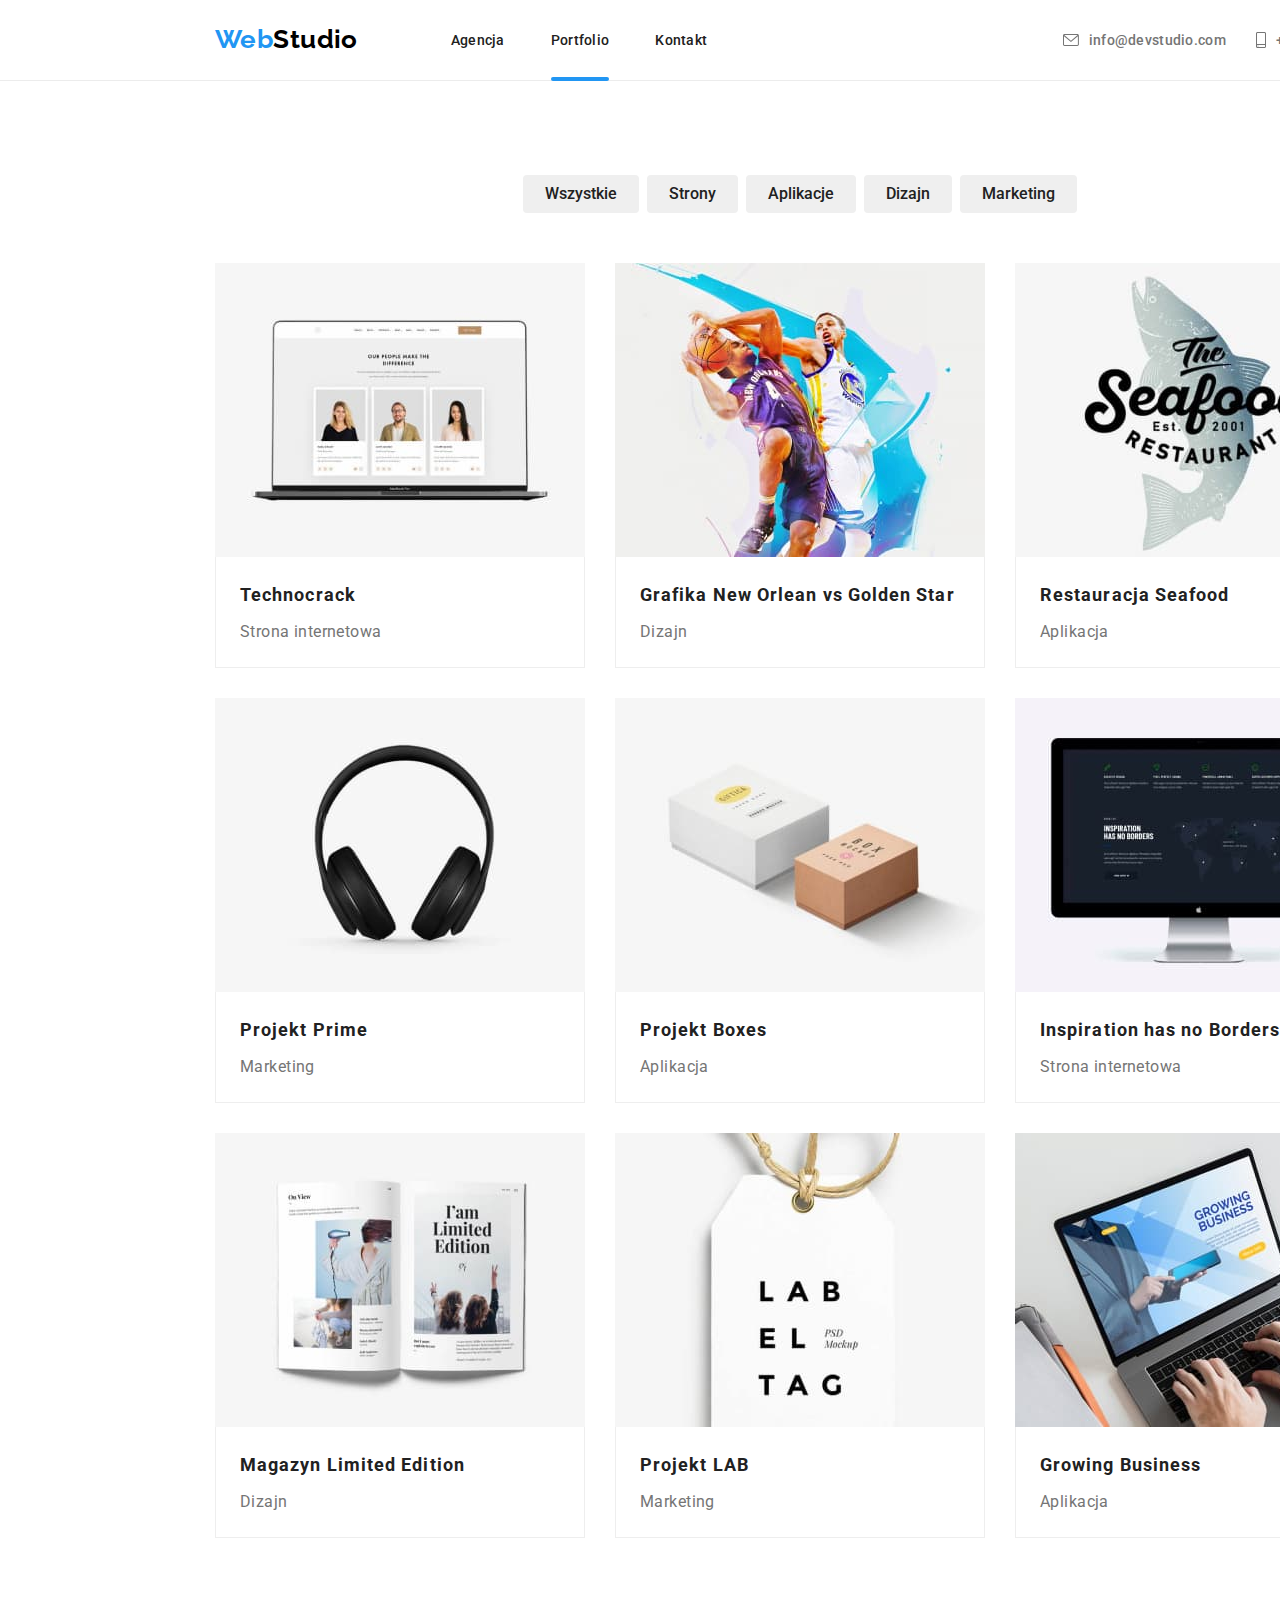
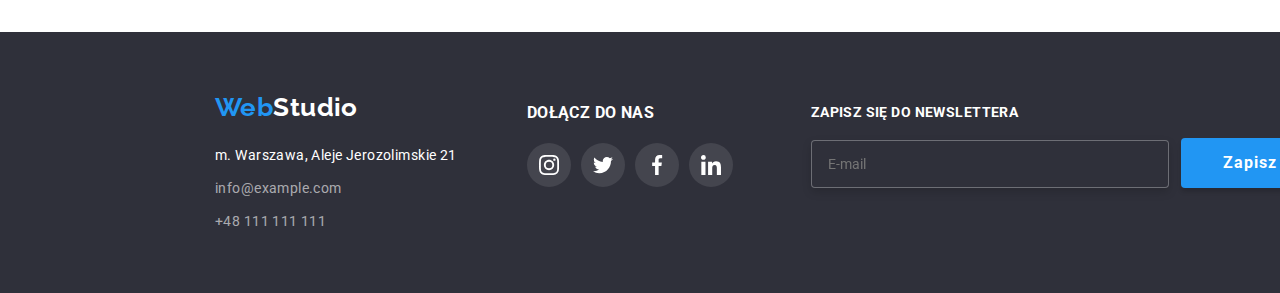
==== portfolio.html @ d1b06bd7 "." ====
<!DOCTYPE html>
<html lang="en">
  <head>
    <meta charset="UTF-8" />
    <meta http-equiv="X-UA-Compatible" content="IE=edge" />
    <meta name="viewport" content="width=device-width, initial-scale=1.0" />
    <title>Document</title>

    <link rel="preconnect" href="https://fonts.googleapis.com" />
    <link rel="preconnect" href="https://fonts.gstatic.com" crossorigin />
    <link
      href="https://fonts.googleapis.com/css2?family=Raleway:wght@700&family=Roboto:wght@400;500;700;900&display=swap"
      rel="stylesheet"
    />

    <link
      rel="stylesheet"
      href="https://cdnjs.cloudflare.com/ajax/libs/modern-normalize/1.0.0/modern-normalize.min.css"
    />

    <link rel="stylesheet" href="css/styles.css" type="text/css" />

    <script src="./js/modal.js"></script>
  </head>
  <body>
    <div class="wrapper">
      <header class="header-border">
        <div class="container header-container">
          <a href="index.html" class="logo"
            ><span class="logo-color">Web</span>Studio</a
          >

          <nav>
            <ul class="header-list nav-list">
              <li>
                <a href="index.html" class="nav-links hover">Agencja</a>
              </li>
              <li>
                <a href="portfolio.html" class="nav-links hover blue-line links"
                  >Portfolio</a
                >
              </li>
              <li>
                <a href="kontakt.html" class="nav-links hover links">Kontakt</a>
              </li>
            </ul>
          </nav>

          <ul class="header-list contact-list">
            <li>
              <a
                href="mailto:info@devstudio.com"
                class="contact-links hover icons"
              >
                <svg width="16" height="12">
                  <use href="images/icons.svg#icon-envelope"></use>
                </svg>
                info@devstudio.com</a
              >
            </li>
            <li>
              <a href="tel:+48111111111" class="contact-links hover icons">
                <svg width="10" height="16">
                  <use href="images/icons.svg#icon-smartphone"></use>
                </svg>
                +48 111 111 111</a
              >
            </li>
          </ul>
        </div>
      </header>

      <main>
        <section class="section">
          <div class="container">
            <ul class="portfolio-buttons">
              <li>
                <button type="button" class="portfolio-button">
                  Wszystkie
                </button>
              </li>
              <li>
                <button type="button" class="portfolio-button">Strony</button>
              </li>
              <li>
                <button type="button" class="portfolio-button">
                  Aplikacje
                </button>
              </li>
              <li>
                <button type="button" class="portfolio-button">Dizajn</button>
              </li>
              <li>
                <button type="button" class="portfolio-button">
                  Marketing
                </button>
              </li>
            </ul>

            <ul class="card-list">
              <li class="box">
                <figure class="box1">
                  <img
                    src="images/poster1.jpg"
                    alt="Technocrack"
                    width="370"
                    height="294"
                  />
                  <p class="box-overlay">
                    Technocrack jest popularną platformą wykorzystywaną do
                    rozpowszechniania koronawirusa. Firmy wykorzystują tę
                    platformę do celów szpiegowskich i ataków na
                    niezabezpieczone serwery konkurencji
                  </p>
                  <figcaption class="figcaption-border">
                    <h3 class="card-header">Technocrack</h3>
                    <p class="card-paragraph">Strona internetowa</p>
                  </figcaption>
                </figure>
              </li>
              <li class="box">
                <figure>
                  <img
                    src="images/poster2.jpg"
                    alt="Grafika New Orlean vs Golden Star"
                    width="370"
                    height="294"
                  />
                  <p class="box-overlay">
                    Technocrack jest popularną platformą wykorzystywaną do
                    rozpowszechniania koronawirusa. Firmy wykorzystują tę
                    platformę do celów szpiegowskich i ataków na
                    niezabezpieczone serwery konkurencji
                  </p>
                  <figcaption class="figcaption-border">
                    <h3 class="card-header">
                      Grafika New Orlean vs Golden Star
                    </h3>
                    <p class="card-paragraph">Dizajn</p>
                  </figcaption>
                </figure>
              </li>
              <li class="box">
                <figure>
                  <img
                    src="images/poster3.jpg"
                    alt="Restauracja Seafood"
                    width="370"
                    height="294"
                  />
                  <p class="box-overlay">
                    Technocrack jest popularną platformą wykorzystywaną do
                    rozpowszechniania koronawirusa. Firmy wykorzystują tę
                    platformę do celów szpiegowskich i ataków na
                    niezabezpieczone serwery konkurencji
                  </p>
                  <figcaption class="figcaption-border">
                    <h3 class="card-header">Restauracja Seafood</h3>
                    <p class="card-paragraph">Aplikacja</p>
                  </figcaption>
                </figure>
              </li>
              <li class="box">
                <figure>
                  <img
                    src="images/poster4.jpg"
                    alt="Projekt Prime"
                    width="370"
                    height="294"
                  />
                  <p class="box-overlay">
                    Technocrack jest popularną platformą wykorzystywaną do
                    rozpowszechniania koronawirusa. Firmy wykorzystują tę
                    platformę do celów szpiegowskich i ataków na
                    niezabezpieczone serwery konkurencji
                  </p>
                  <figcaption class="figcaption-border">
                    <h3 class="card-header">Projekt Prime</h3>
                    <p class="card-paragraph">Marketing</p>
                  </figcaption>
                </figure>
              </li>
              <li class="box">
                <figure>
                  <img
                    src="images/poster5.jpg"
                    alt="Projekt Boxes"
                    width="370"
                    height="294"
                  />
                  <p class="box-overlay">
                    Technocrack jest popularną platformą wykorzystywaną do
                    rozpowszechniania koronawirusa. Firmy wykorzystują tę
                    platformę do celów szpiegowskich i ataków na
                    niezabezpieczone serwery konkurencji
                  </p>
                  <figcaption class="figcaption-border">
                    <h3 class="card-header">Projekt Boxes</h3>
                    <p class="card-paragraph">Aplikacja</p>
                  </figcaption>
                </figure>
              </li>
              <li class="box">
                <figure>
                  <img
                    src="images/poster6.jpg"
                    alt="Inspiration has no Borders"
                    width="370"
                    height="294"
                  />
                  <p class="box-overlay">
                    Technocrack jest popularną platformą wykorzystywaną do
                    rozpowszechniania koronawirusa. Firmy wykorzystują tę
                    platformę do celów szpiegowskich i ataków na
                    niezabezpieczone serwery konkurencji
                  </p>
                  <figcaption class="figcaption-border">
                    <h3 class="card-header">Inspiration has no Borders</h3>
                    <p class="card-paragraph">Strona internetowa</p>
                  </figcaption>
                </figure>
              </li>
              <li class="box">
                <figure>
                  <img
                    src="images/poster7.jpg"
                    alt="Magazyn Limited Edition"
                    width="370"
                    height="294"
                  />
                  <p class="box-overlay">
                    Technocrack jest popularną platformą wykorzystywaną do
                    rozpowszechniania koronawirusa. Firmy wykorzystują tę
                    platformę do celów szpiegowskich i ataków na
                    niezabezpieczone serwery konkurencji
                  </p>
                  <figcaption class="figcaption-border">
                    <h3 class="card-header">Magazyn Limited Edition</h3>
                    <p class="card-paragraph">Dizajn</p>
                  </figcaption>
                </figure>
              </li>
              <li class="box">
                <figure>
                  <img
                    src="images/poster8.jpg"
                    alt="Projekt LAB"
                    width="370"
                    height="294"
                  />
                  <p class="box-overlay">
                    Technocrack jest popularną platformą wykorzystywaną do
                    rozpowszechniania koronawirusa. Firmy wykorzystują tę
                    platformę do celów szpiegowskich i ataków na
                    niezabezpieczone serwery konkurencji
                  </p>
                  <figcaption class="figcaption-border">
                    <h3 class="card-header">Projekt LAB</h3>
                    <p class="card-paragraph">Marketing</p>
                  </figcaption>
                </figure>
              </li>
              <li class="box">
                <figure>
                  <img
                    src="images/poster9.jpg"
                    alt="Growing Business"
                    width="370"
                    height="294"
                  />
                  <p class="box-overlay">
                    Technocrack jest popularną platformą wykorzystywaną do
                    rozpowszechniania koronawirusa. Firmy wykorzystują tę
                    platformę do celów szpiegowskich i ataków na
                    niezabezpieczone serwery konkurencji
                  </p>
                  <figcaption class="figcaption-border">
                    <h3 class="card-header">Growing Business</h3>
                    <p class="card-paragraph">Aplikacja</p>
                  </figcaption>
                </figure>
              </li>
            </ul>
          </div>
        </section>
      </main>

      <footer class="footer-background">
        <div class="container footer">
          <div>
            <a href="index.html" class="logo footer-logo">
              <span class="logo-color">Web</span>Studio</a
            >
            <address>
              <ul class="address-list">
                <li>
                  <p class="address-paragraph address">
                    m. Warszawa, Aleje Jerozolimskie 21
                  </p>
                </li>
                <li>
                  <a href="mailto:info@example.com" class="address hover"
                    >info@example.com</a
                  >
                </li>
                <li>
                  <a href="tel:+48111111111" class="address hover"
                    >+48 111 111 111</a
                  >
                </li>
              </ul>
            </address>
          </div>
          <div>
            <h3 class="footer-header">Dołącz do nas</h3>
            <ul class="footer-social-link-list">
              <li>
                <a
                  href="https://www.instagram.com/"
                  target="_blank"
                  class="footer-social-links"
                >
                  <svg class="footer-svg">
                    <use
                      href="images/icons.svg#icon-instagram"
                      width="20"
                      height="20"
                      x="12"
                      y="12"
                    ></use>
                  </svg>
                </a>
              </li>
              <li>
                <a
                  href="https://twitter.com/"
                  target="_blank"
                  class="footer-social-links"
                >
                  <svg class="footer-svg">
                    <use
                      href="images/icons.svg#icon-twitter"
                      width="20"
                      height="20"
                      x="12"
                      y="12"
                    ></use>
                  </svg>
                </a>
              </li>
              <li>
                <a
                  href="https://facebook.com/"
                  target="_blank"
                  class="footer-social-links"
                >
                  <svg class="footer-svg">
                    <use
                      href="images/icons.svg#icon-facebook"
                      width="20"
                      height="20"
                      x="12"
                      y="12"
                    ></use>
                  </svg>
                </a>
              </li>
              <li>
                <a
                  href="https://www.linkedin.com/"
                  target="_blank"
                  class="footer-social-links"
                >
                  <svg class="footer-svg">
                    <use
                      href="images/icons.svg#icon-linkedin"
                      width="20"
                      height="20"
                      x="12"
                      y="12"
                    ></use>
                  </svg>
                </a>
              </li>
            </ul>
          </div>
          <form
            name="newsletter_form"
            autocomplete="on"
            novalidate
            class="footer-form"
          >
            <label for="newsletter" class="footer-label"
              >Zapisz się do newslettera
              <input
                type="email"
                name="email"
                placeholder="E-mail"
                class="footer-input"
              />
            </label>
            <button type="submit" class="footer-button button-active">
              Zapisz się<svg class="footer-form-svg">
                <use href="images/icons.svg#icon-send"></use>
              </svg>
            </button>
          </form>
        </div>
      </footer>
    </div>
  </body>
</html>
---- css/styles.css ----
/**/
/* Colors */
/**/

:root {
  --notblack: #212121;
  --white: #fff;
  --black: #000;
  --blue: #2196f3;
  --buttonactive: #1085e2;
  --cardoverlay: rgba(33, 150, 243, 0.9);
  --darkgrey: #2f303a;
  --grey: #757575;
  --footericon: rgba(255, 255, 255, 0.1);
  --cream: #ececec;
  --background: rgba(47, 48, 58, 0.4);
  --notwhite: #f5f4fa;
  --footerlinks: rgba(255, 255, 255, 0.6);
  --productborder: #eeeeee;
  --iconcolor: #afb1b8;
  --backgroundmodalwindow: rgba(000, 000, 000, 0.2);
  --lightgrey: #e5e5e5;
  --whatwedooverlay: rgba(47, 48, 58, 0.8);
}

/**/
/* Styles reset */
/**/

*:focus {
  outline: none;
}

* h1,
h2,
h3,
h4,
p,
ul,
a,
figure,
figcaption {
  text-decoration: none;
  padding: 0;
  margin: 0;
  list-style: none;
}

/**/
/* Global styles */
/**/

body {
  font-family: "Roboto", "Raleway", sans-serif;
  font-size: 14px;
  letter-spacing: 0.03em;
  color: var(--grey);
  padding: 0;
  margin: 0;
}

.wrapper {
  width: 1600px;
  margin: 0 auto;
}

.container {
  width: 1200px;
  margin: 0 auto;
  padding: 0 15px;
}

img {
  display: block;
}

.logo-color {
  color: var(--blue);
}

.logo {
  font-family: "Raleway";
  font-weight: 700;
  font-size: 26px;
  line-height: 1.193;
  color: var(--black);
}

.section {
  padding: 94px 0;
}

.hover:hover,
.hover:focus {
  color: var(--blue);
}

.links {
  transition-property: color;
  transition-duration: 250ms;
  transition-timing-function: cubic-bezier(0.4, 0, 0.2, 1);
}

.section-list {
  display: flex;
  flex-direction: row;
  gap: 30px;
}

.header-two {
  font-weight: 700;
  font-size: 36px;
  line-height: 1.167;
  text-align: center;
  color: var(--notblack);
  padding-bottom: 50px;
}

/**/
/* Header styles */
/**/

.header-border {
  border-bottom: 1px solid var(--cream);
}

.header-container {
  display: flex;
  flex-direction: row;
  padding: 24px 15px 25px 15px;
  align-items: center;
  gap: 93px;
}

.header-list {
  display: flex;
  flex-direction: row;
  align-items: center;
  font-weight: 500;
  line-height: 1.143;
  letter-spacing: 0.02em;
}

.nav-list {
  gap: 46px;
}

.nav-links {
  color: var(--notblack);
  position: relative;
}

.blue-line::after {
  width: 100%;
  height: 4px;
  border-radius: 2px;
  background-color: var(--blue);
  content: "";
  position: absolute;
  bottom: 0;
  display: block;
  transform: translateY(33px);
}

.contact-links {
  color: var(--grey);
}

.icons {
  display: flex;
  align-items: center;
  gap: 10px;
  fill: var(--grey);
  transition-property: fill, color;
  transition-duration: 250ms;
  transition-timing-function: cubic-bezier(0.4, 0, 0.2, 1);
}

.icons:hover,
.icons:focus {
  fill: var(--blue);
}

.contact-list {
  margin-left: auto;
  gap: 30px;
}

/**/
/* index.html Main styles */
/**/

/* Logo-&-Button styles */

.logo-container {
  background: linear-gradient(var(--background), var(--background)),
    url(../images/background.jpg), no-repeat;
  padding: 200px 452px;
  width: 100%;
  color: var(--white);
  display: flex;
  flex-direction: column;
  gap: 30px;
  align-items: center;
}

.header-one {
  font-weight: 900;
  font-size: 44px;
  line-height: 1.364;
  text-align: center;
  letter-spacing: 0.06em;
  text-transform: uppercase;
}

.logo-button {
  font-weight: 700;
  font-size: 16px;
  line-height: 1.875;
  display: flex;
  align-items: center;
  text-align: center;
  letter-spacing: 0.06em;
  color: var(--white);
  border-style: none;
  background: var(--blue);
  box-shadow: 0px 4px 4px rgba(0, 0, 0, 0.15);
  border-radius: 4px;
  padding: 10px 41px 10px 42px;
  transition-property: background-color;
  transition-duration: 250ms;
  transition-timing-function: cubic-bezier(0.4, 0, 0.2, 1);
  cursor: pointer;
}

/* Lorem-Section styles */

.no-padding {
  padding-bottom: 0;
}

.lorem-svg-container {
  display: flex;
  align-items: center;
  justify-content: center;
  background-color: var(--notwhite);
  padding: 25px 0;
  margin-bottom: 30px;
}

.lorem-header {
  font-weight: 700;
  line-height: 1.143;
  text-transform: uppercase;
  color: var(--notblack);
  padding-bottom: 10px;
}

.lorem-paragraph {
  line-height: 1.715;
}

/* What-We-Do styles */

.what-we-do {
  position: relative;
}

.what-we-do-overlay {
  position: absolute;
  bottom: 0;
  left: 0;
  color: var(--white);
  padding: 27px 0;
  width: 100%;
  background-color: var(--whatwedooverlay);
  align-items: center;
  display: flex;
  justify-content: center;
  font-weight: 700;
  line-height: 1.143;
  text-transform: uppercase;
}

/* Our-Team styles */

.our-team-background {
  background-color: var(--notwhite);
}

.our-team-list {
  background: var(--white);
  box-shadow: 0px 1px 3px rgba(0, 0, 0, 0.12), 0px 1px 1px rgba(0, 0, 0, 0.14),
    0px 2px 1px rgba(0, 0, 0, 0.2);
  border-radius: 0px 0px 4px 4px;
}

.our-team-figcaption {
  display: flex;
  flex-direction: column;
  align-items: center;
  justify-content: center;
  gap: 10px;
  padding: 30px 0;
  font-size: 16px;
  line-height: 1.188;
}

.our-team-header {
  font-weight: 500;
  color: #212121;
}

.social-link-list {
  display: flex;
  flex-direction: row;
  gap: 10px;
  padding-top: 6px;
  align-items: center;
}

.social-svg {
  width: 44px;
  height: 44px;
  fill: var(--iconcolor);
  transition-property: background-color, fill;
  transition-duration: 250ms;
  transition-timing-function: cubic-bezier(0.4, 0, 0.2, 1);
  border-radius: 50%;
}

.social-svg:hover {
  background-color: var(--blue);
  fill: var(--white);
}

.social:focus svg {
  background-color: var(--blue);
  fill: var(--white);
}

/* Our-Clients styles */

.our-clients-icons {
  width: 170px;
  height: 92px;
  border-radius: 4%;
  border: 1px solid var(--iconcolor);
  fill: var(--iconcolor);
  transition-property: border, fill;
  transition-duration: 250ms;
  transition-timing-function: cubic-bezier(0.4, 0, 0.2, 1);
}
.our-clients-icons:hover {
  border: 1px solid var(--blue);
  fill: var(--blue);
}

.our-clients:focus svg {
  border: 1px solid var(--blue);
  fill: var(--blue);
}

/**/
/* portfolio.html Main styles */
/**/

/* Buttons styles */

.portfolio-buttons {
  display: flex;
  flex-direction: row;
  gap: 8px;
  justify-content: center;
  padding-bottom: 50px;
  align-items: center;
}

.portfolio-button {
  font-weight: 500;
  font-size: 16px;
  line-height: 1.625;
  text-align: center;
  color: var(--notblack);
  border-style: none;
  padding: 6px 22px;
  border-radius: 4px;
  transition-property: box-shadow, background-color;
  transition-duration: 250ms;
  transition-timing-function: cubic-bezier(0.4, 0, 0.2, 1);
}

.portfolio-button:hover,
.portfolio-button:focus {
  background-color: var(--blue);
  box-shadow: 0px 3px 1px rgba(0, 0, 0, 0.1), 0px 1px 2px rgba(0, 0, 0, 0.08),
    0px 2px 2px rgba(0, 0, 0, 0.12);
  color: var(--white);
  cursor: pointer;
}

.card-list {
  display: flex;
  flex-wrap: wrap;
  gap: 30px;
}

.figcaption-border {
  display: flex;
  flex-direction: column;
  gap: 4px;
  padding: 20px 0 20px 24px;
  z-index: 2;
  position: relative;
  background-color: var(--white);
  border-right: 1px solid var(--productborder);
  border-bottom: 1px solid var(--productborder);
  border-left: 1px solid var(--productborder);
}

.card-header {
  font-weight: 700;
  font-size: 18px;
  line-height: 2;
  letter-spacing: 0.06em;
  color: var(--notblack);
}

.card-paragraph {
  font-size: 16px;
  line-height: 1.875;
}

.box {
  position: relative;
  overflow: hidden;
  transition-property: box-shadow;
  transition-duration: 250ms;
  transition-timing-function: cubic-bezier(0.4, 0, 0.2, 1);
}

.box-overlay {
  position: absolute;
  width: 100%;
  height: 100%;
  top: 0;
  left: 0;
  font-size: 18px;
  line-height: 1.556;
  color: var(--white);
  background-color: var(--cardoverlay);
  padding: 49px 45px 0 24px;
  transform: translateY(100%);
  transition-property: transform;
  transition-duration: 250ms;
  transition-timing-function: cubic-bezier(0.4, 0, 0.2, 1);
}

.box:hover,
.box:focus {
  cursor: pointer;
  box-shadow: 0px 1px 1px rgba(0, 0, 0, 0.12), 0px 4px 4px rgba(0, 0, 0, 0.06),
    1px 4px 6px rgba(0, 0, 0, 0.16);
}

.box:hover .box-overlay {
  transform: translateX(0);
}

/* Cards styles */

/**/
/* Footer styles */
/**/

.footer-background {
  background-color: var(--darkgrey);
  padding: 60px 0;
}

.footer {
  display: flex;
  flex-direction: row;
  gap: 70px;
}

.footer-logo {
  color: var(--white);
}

.address-list {
  display: flex;
  flex-direction: column;
  padding-top: 20px;
  gap: 9px;
  font-style: normal;
}
.address {
  font-weight: 400;
  line-height: 1.715;
  color: var(--footerlinks);
}

.address-paragraph {
  color: var(--white);
}

.footer-header {
  font-weight: 700;
  line-height: 1.143;
  text-transform: uppercase;
  color: var(--white);
  padding: 12px 0 20px 0;
}

.footer-social-link-list {
  display: flex;
  flex-direction: row;
  gap: 10px;
  align-items: center;
}

.footer-svg {
  width: 44px;
  height: 44px;
  border-radius: 50%;
  fill: var(--white);
  background-color: var(--footericon);
  transition: background-color 250ms cubic-bezier(0.4, 0, 0.2, 1);
}

.footer-svg:hover {
  background-color: var(--blue);
}

.footer-social-links:focus svg {
  background-color: var(--blue);
}

/**/
/* Modal-Window styles */
/**/

.modal {
  position: absolute;
  width: 528px;
  height: 581px;
  left: 50%;
  top: 50%;
  transform: translate(-50%, -50%);
  background: var(--white);
  box-shadow: 0px 1px 3px rgba(0, 0, 0, 0.12), 0px 1px 1px rgba(0, 0, 0, 0.14),
    0px 2px 1px rgba(0, 0, 0, 0.2);
  border-radius: 4px;
  padding: 40px 40px;
}

.is-hidden {
  opacity: 0;
  visibility: hidden;
  pointer-events: none;
}

.modal-background {
  position: absolute;
  width: 100%;
  height: 100%;
  left: 0px;
  top: 0px;
  background-color: var(--backgroundmodalwindow);
  transition: visibility 250ms cubic-bezier(0.4, 0, 0.2, 1),
    opacity 250ms cubic-bezier(0.4, 0, 0.2, 1);
}

.modal-button {
  top: 8px;
  right: 8px;
  position: absolute;
  border-style: none;
}

.svg-modal-button {
  border-radius: 50%;
  top: 0;
  right: 0;
  width: 30px;
  position: absolute;
  height: 30px;
  background-color: var(--white);
  border: 1px solid rgba(0, 0, 0, 0.1);
  fill: var(--black);
  transition-property: background-color, fill;
  transition-duration: 250ms;
  transition-timing-function: cubic-bezier(0.4, 0, 0.2, 1);
}

.modal-button:hover svg,
.modal-button:focus svg {
  cursor: pointer;
  background-color: var(--blue);
  fill: var(--white);
}

/**/
/* Forms & Labels & Inputs styles */
/**/

/* Footer Forms & Labels & Inputs styles */

.footer-form {
  display: flex;
  flex-direction: row;
  gap: 12px;
}

.footer-label {
  display: flex;
  flex-direction: column;
  gap: 20px;
  font-weight: 700;
  line-height: 1.143;
  text-transform: uppercase;
  color: var(--white);
  padding: 12px 0 0 8px;
}

.footer-input {
  width: 358px;
  padding: 15px 16px;
  border: 1px solid rgba(255, 255, 255, 0.3);
  filter: drop-shadow(0px 4px 4px rgba(0, 0, 0, 0.15));
  border-radius: 4px;
  background-color: var(--darkgrey);
  transition: border 250ms cubic-bezier(0.4, 0, 0.2, 1);
}

.footer-button {
  background: var(--blue);
  box-shadow: 0px 4px 4px rgba(0, 0, 0, 0.15);
  border-radius: 4px;
  font-weight: 700;
  font-size: 16px;
  line-height: 1.875;
  display: flex;
  align-items: center;
  text-align: center;
  letter-spacing: 0.06em;
  color: var(--white);
  border-style: none;
  gap: 24px;
  cursor: pointer;
  margin: auto 0;
  padding: 10px 28px 10px 42px;
  transition: background-color 250ms cubic-bezier(0.4, 0, 0.2, 1);
}

.footer-input:hover,
.footer-input:focus {
  border: 1px solid var(--blue);
}

.footer-form-svg {
  width: 24px;
  height: 24px;
  fill: var(--white);
}

/* Modal-Window Forms & Labels & Inputs styles */

.modal-header {
  font-weight: 700;
  font-size: 20px;
  line-height: 1.15;
  text-align: center;
  color: var(--notblack);
  padding-bottom: 12px;
}

.modal-labels {
  display: flex;
  flex-direction: column;
  gap: 10px;
}

.modal-label {
  display: flex;
  position: relative;
  flex-direction: column;
  gap: 4px;
  font-weight: 400;
  font-size: 12px;
  line-height: 1.167;
  letter-spacing: 0.01em;
}

.modal-checkbox-label {
  line-height: 1.715;
  display: flex;
  flex-direction: row;
  gap: 8px;
  align-items: center;
  position: relative;
  padding: 10px 0 30px 15px;
}

.checkbox {
  width: 16px;
  height: 15px;
  left: 15px;
  opacity: 0;
  pointer-events: visible;
}

.modal-checkbox-label input:checked ~ .checkbox-svg {
  background-color: var(--blue);
  fill: var(--blue);
}
.vector {
  fill: var(--white);
}

.checkbox-svg {
  width: 16px;
  height: 15px;
  left: 15px;
  cursor: pointer;
  position: absolute;
  fill: var(--notblack);
  border-radius: 10%;
  transition-property: fill;
  transition-duration: 250ms;
  transition-timing-function: cubic-bezier(0.4, 0, 0.2, 1);
}

.checkbox-svg:hover {
  fill: var(--blue);
}

.checkbox-link {
  color: var(--blue);
  text-decoration: underline;
  transition: color 250ms cubic-bezier(0.4, 0, 0.2, 1);
}

.checkbox-link:hover,
.checkbox-link:focus {
  color: var(--buttonactive);
}

.modal-send-button {
  font-weight: 700;
  font-size: 16px;
  line-height: 30px;
  display: flex;
  align-items: center;
  text-align: center;
  letter-spacing: 0.06em;
  color: var(--white);
  border-style: none;
  background-color: var(--blue);
  box-shadow: 0px 4px 4px rgba(0, 0, 0, 0.15);
  border-radius: 4px;
  justify-content: center;
  margin: 0 auto;
  padding: 10px 76px;
  cursor: pointer;
  transition: background-color 250ms cubic-bezier(0.4, 0, 0.2, 1);
}

.button-active:hover,
.button-active:focus {
  background-color: var(--buttonactive);
}

.modal-svg {
  position: absolute;
  top: 29px;
  left: 12px;
  width: 18px;
  height: 18px;
  fill: var(--notblack);
  transition: fill 250ms cubic-bezier(0.4, 0, 0.2, 1);
  display: block;
}

.modal-input {
  width: 100%;
  border: 1px solid rgba(33, 33, 33, 0.2);
  border-radius: 4px;
  height: 40px;
  padding: 14px 30px;
  transition: border 250ms cubic-bezier(0.4, 0, 0.2, 1);
}

.comment-label {
  padding: 12px 16px;
  height: 120px;
  resize: none;
}

.modal-label:hover .modal-svg,
.modal-input:focus-visible + .modal-svg {
  fill: var(--blue);
}

.modal-label:hover .modal-input,
.modal-input:focus {
  border: 1px solid var(--blue);
}
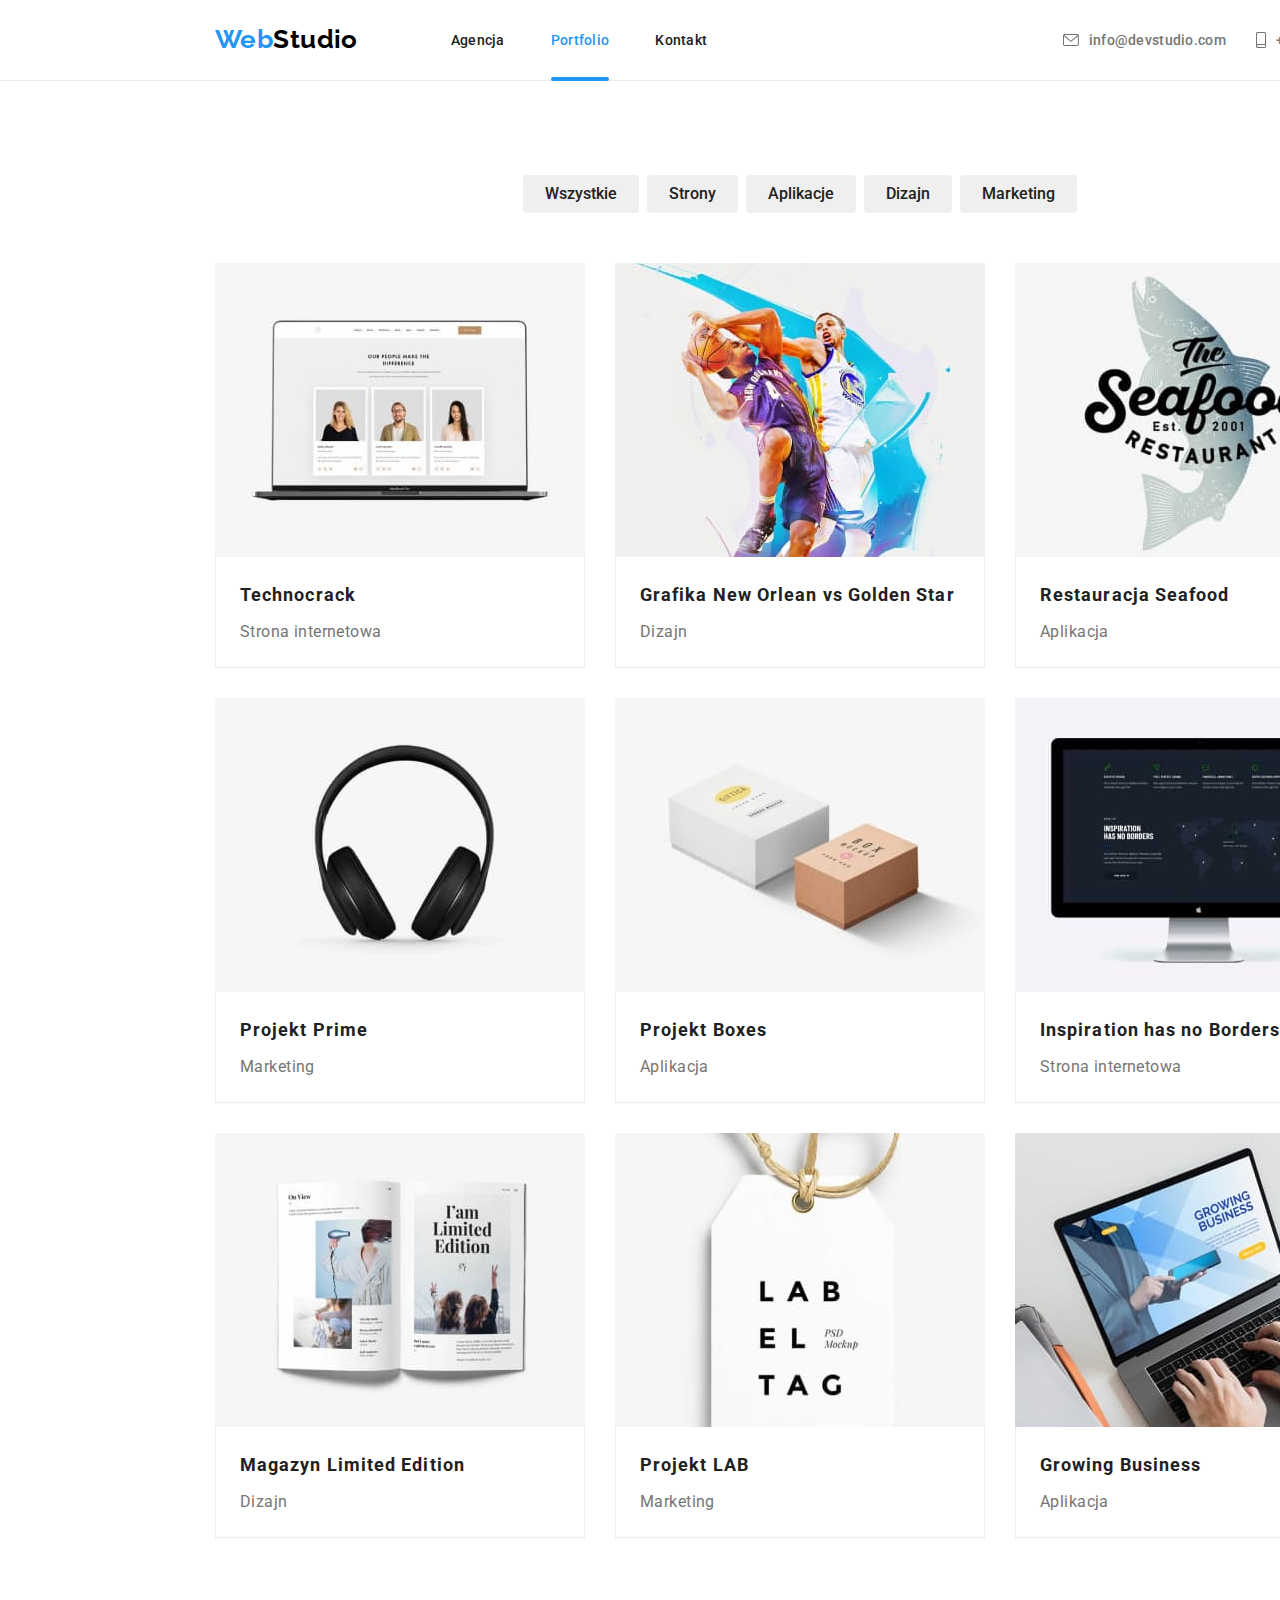
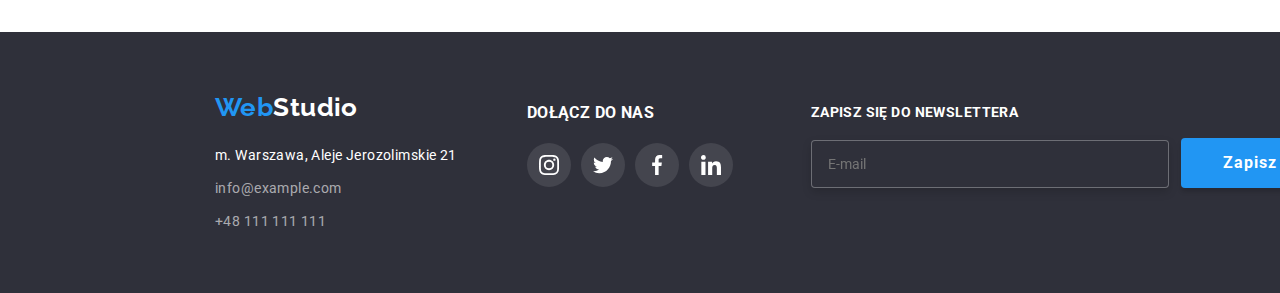
==== commit 83914f30: "," ====
--- a/portfolio.html
+++ b/portfolio.html
@@ -36,7 +36,10 @@
                 <a href="index.html" class="nav-links hover">Agencja</a>
               </li>
               <li>
-                <a href="portfolio.html" class="nav-links hover blue-line links"
+                <a
+                  href="portfolio.html"
+                  class="nav-links hover blue-line links"
+                  style="color: var(--blue)"
                   >Portfolio</a
                 >
               </li>
--- a/css/styles.css
+++ b/css/styles.css
@@ -632,6 +632,7 @@
   border-radius: 4px;
   background-color: var(--darkgrey);
   transition: border 250ms cubic-bezier(0.4, 0, 0.2, 1);
+  color: var(--white);
 }
 
 .footer-button {
@@ -700,7 +701,7 @@
   gap: 8px;
   align-items: center;
   position: relative;
-  padding: 10px 0 30px 15px;
+  padding: 10px 0 20px 15px;
 }
 
 .checkbox {
@@ -750,10 +751,8 @@
 .modal-send-button {
   font-weight: 700;
   font-size: 16px;
-  line-height: 30px;
-  display: flex;
-  align-items: center;
-  text-align: center;
+  line-height: 1.875;
+  display: flex;
   letter-spacing: 0.06em;
   color: var(--white);
   border-style: none;
@@ -788,7 +787,7 @@
   border: 1px solid rgba(33, 33, 33, 0.2);
   border-radius: 4px;
   height: 40px;
-  padding: 14px 30px;
+  padding: 14px 32px;
   transition: border 250ms cubic-bezier(0.4, 0, 0.2, 1);
 }
 
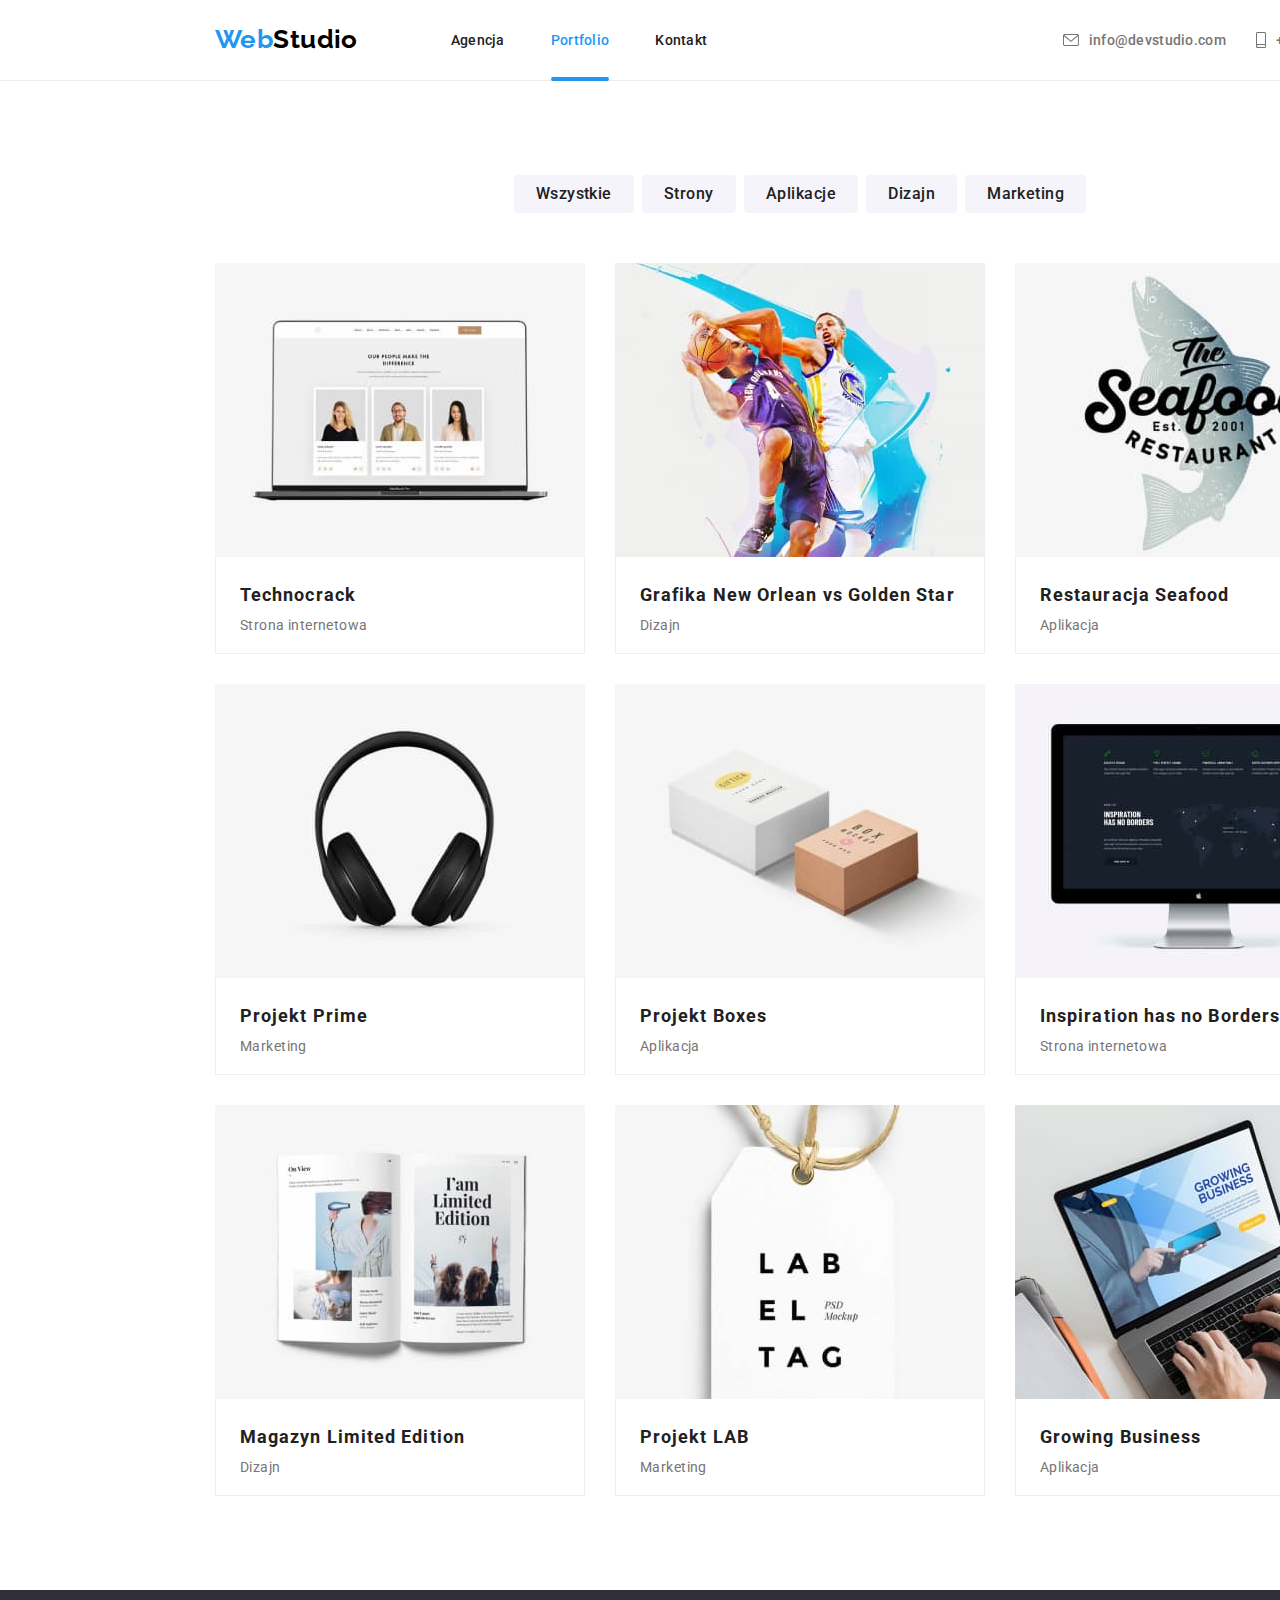
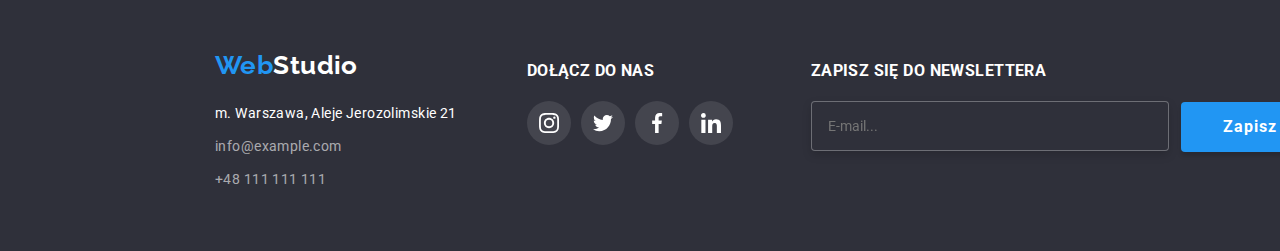
==== commit 68d266a6: "," ====
--- a/portfolio.html
+++ b/portfolio.html
@@ -18,42 +18,44 @@
       href="https://cdnjs.cloudflare.com/ajax/libs/modern-normalize/1.0.0/modern-normalize.min.css"
     />
 
-    <link rel="stylesheet" href="css/styles.css" type="text/css" />
-
-    <script src="./js/modal.js"></script>
+    <link rel="stylesheet" href="css/main.min.css" type="text/css" />
   </head>
   <body>
     <div class="wrapper">
-      <header class="header-border">
-        <div class="container header-container">
-          <a href="index.html" class="logo"
+      <header class="header">
+        <div class="container header__container">
+          <a href="index.html" class="logo header__container-logo"
             ><span class="logo-color">Web</span>Studio</a
           >
 
           <nav>
-            <ul class="header-list nav-list">
-              <li>
-                <a href="index.html" class="nav-links hover">Agencja</a>
+            <ul class="header__container-nav">
+              <li>
+                <a href="index.html" class="header__container-nav-links"
+                  >Agencja</a
+                >
               </li>
               <li>
                 <a
                   href="portfolio.html"
-                  class="nav-links hover blue-line links"
-                  style="color: var(--blue)"
+                  style="color: #2196f3"
+                  class="header__container-nav-links blue-line"
                   >Portfolio</a
                 >
               </li>
               <li>
-                <a href="kontakt.html" class="nav-links hover links">Kontakt</a>
+                <a href="kontakt.html" class="header__container-nav-links"
+                  >Kontakt</a
+                >
               </li>
             </ul>
           </nav>
 
-          <ul class="header-list contact-list">
+          <ul class="header__container-contacts">
             <li>
               <a
                 href="mailto:info@devstudio.com"
-                class="contact-links hover icons"
+                class="header__container-contacts-links"
               >
                 <svg width="16" height="12">
                   <use href="images/icons.svg#icon-envelope"></use>
@@ -62,7 +64,10 @@
               >
             </li>
             <li>
-              <a href="tel:+48111111111" class="contact-links hover icons">
+              <a
+                href="tel:+48111111111"
+                class="header__container-contacts-links"
+              >
                 <svg width="10" height="16">
                   <use href="images/icons.svg#icon-smartphone"></use>
                 </svg>
@@ -75,53 +80,60 @@
 
       <main>
         <section class="section">
-          <div class="container">
-            <ul class="portfolio-buttons">
-              <li>
-                <button type="button" class="portfolio-button">
+          <div class="container portfolio">
+            <ul class="portfolio__buttons">
+              <li>
+                <button type="button" class="portfolio__buttons-button">
                   Wszystkie
                 </button>
               </li>
               <li>
-                <button type="button" class="portfolio-button">Strony</button>
-              </li>
-              <li>
-                <button type="button" class="portfolio-button">
+                <button type="button" class="portfolio__buttons-button">
+                  Strony
+                </button>
+              </li>
+              <li>
+                <button type="button" class="portfolio__buttons-button">
                   Aplikacje
                 </button>
               </li>
               <li>
-                <button type="button" class="portfolio-button">Dizajn</button>
-              </li>
-              <li>
-                <button type="button" class="portfolio-button">
+                <button type="button" class="portfolio__buttons-button">
+                  Dizajn
+                </button>
+              </li>
+              <li>
+                <button type="button" class="portfolio__buttons-button">
                   Marketing
                 </button>
               </li>
             </ul>
 
-            <ul class="card-list">
-              <li class="box">
-                <figure class="box1">
+            <ul class="portfolio__cards">
+              <li class="portfolio__cards-item">
+                <figure>
                   <img
                     src="images/poster1.jpg"
                     alt="Technocrack"
                     width="370"
                     height="294"
                   />
-                  <p class="box-overlay">
-                    Technocrack jest popularną platformą wykorzystywaną do
-                    rozpowszechniania koronawirusa. Firmy wykorzystują tę
-                    platformę do celów szpiegowskich i ataków na
-                    niezabezpieczone serwery konkurencji
-                  </p>
-                  <figcaption class="figcaption-border">
-                    <h3 class="card-header">Technocrack</h3>
-                    <p class="card-paragraph">Strona internetowa</p>
-                  </figcaption>
-                </figure>
-              </li>
-              <li class="box">
+                  <p class="portfolio__cards-item-overlay">
+                    Technocrack jest popularną platformą wykorzystywaną do
+                    rozpowszechniania koronawirusa. Firmy wykorzystują tę
+                    platformę do celów szpiegowskich i ataków na
+                    niezabezpieczone serwery konkurencji
+                  </p>
+                  <figcaption class="portfolio__cards-item-figcaption">
+                    <h3 class="portfolio__cards-item-header">Technocrack</h3>
+                    <p class="portfolio__cards-itemparagraph">
+                      Strona internetowa
+                    </p>
+                  </figcaption>
+                </figure>
+              </li>
+
+              <li class="portfolio__cards-item">
                 <figure>
                   <img
                     src="images/poster2.jpg"
@@ -129,21 +141,22 @@
                     width="370"
                     height="294"
                   />
-                  <p class="box-overlay">
-                    Technocrack jest popularną platformą wykorzystywaną do
-                    rozpowszechniania koronawirusa. Firmy wykorzystują tę
-                    platformę do celów szpiegowskich i ataków na
-                    niezabezpieczone serwery konkurencji
-                  </p>
-                  <figcaption class="figcaption-border">
-                    <h3 class="card-header">
+                  <p class="portfolio__cards-item-overlay">
+                    Technocrack jest popularną platformą wykorzystywaną do
+                    rozpowszechniania koronawirusa. Firmy wykorzystują tę
+                    platformę do celów szpiegowskich i ataków na
+                    niezabezpieczone serwery konkurencji
+                  </p>
+                  <figcaption class="portfolio__cards-item-figcaption">
+                    <h3 class="portfolio__cards-item-header">
                       Grafika New Orlean vs Golden Star
                     </h3>
-                    <p class="card-paragraph">Dizajn</p>
-                  </figcaption>
-                </figure>
-              </li>
-              <li class="box">
+                    <p class="portfolio__cards-itemparagraph">Dizajn</p>
+                  </figcaption>
+                </figure>
+              </li>
+
+              <li class="portfolio__cards-item">
                 <figure>
                   <img
                     src="images/poster3.jpg"
@@ -151,19 +164,22 @@
                     width="370"
                     height="294"
                   />
-                  <p class="box-overlay">
-                    Technocrack jest popularną platformą wykorzystywaną do
-                    rozpowszechniania koronawirusa. Firmy wykorzystują tę
-                    platformę do celów szpiegowskich i ataków na
-                    niezabezpieczone serwery konkurencji
-                  </p>
-                  <figcaption class="figcaption-border">
-                    <h3 class="card-header">Restauracja Seafood</h3>
-                    <p class="card-paragraph">Aplikacja</p>
-                  </figcaption>
-                </figure>
-              </li>
-              <li class="box">
+                  <p class="portfolio__cards-item-overlay">
+                    Technocrack jest popularną platformą wykorzystywaną do
+                    rozpowszechniania koronawirusa. Firmy wykorzystują tę
+                    platformę do celów szpiegowskich i ataków na
+                    niezabezpieczone serwery konkurencji
+                  </p>
+                  <figcaption class="portfolio__cards-item-figcaption">
+                    <h3 class="portfolio__cards-item-header">
+                      Restauracja Seafood
+                    </h3>
+                    <p class="portfolio__cards-itemparagraph">Aplikacja</p>
+                  </figcaption>
+                </figure>
+              </li>
+
+              <li class="portfolio__cards-item">
                 <figure>
                   <img
                     src="images/poster4.jpg"
@@ -171,19 +187,20 @@
                     width="370"
                     height="294"
                   />
-                  <p class="box-overlay">
-                    Technocrack jest popularną platformą wykorzystywaną do
-                    rozpowszechniania koronawirusa. Firmy wykorzystują tę
-                    platformę do celów szpiegowskich i ataków na
-                    niezabezpieczone serwery konkurencji
-                  </p>
-                  <figcaption class="figcaption-border">
-                    <h3 class="card-header">Projekt Prime</h3>
-                    <p class="card-paragraph">Marketing</p>
-                  </figcaption>
-                </figure>
-              </li>
-              <li class="box">
+                  <p class="portfolio__cards-item-overlay">
+                    Technocrack jest popularną platformą wykorzystywaną do
+                    rozpowszechniania koronawirusa. Firmy wykorzystują tę
+                    platformę do celów szpiegowskich i ataków na
+                    niezabezpieczone serwery konkurencji
+                  </p>
+                  <figcaption class="portfolio__cards-item-figcaption">
+                    <h3 class="portfolio__cards-item-header">Projekt Prime</h3>
+                    <p class="portfolio__cards-itemparagraph">Marketing</p>
+                  </figcaption>
+                </figure>
+              </li>
+
+              <li class="portfolio__cards-item">
                 <figure>
                   <img
                     src="images/poster5.jpg"
@@ -191,19 +208,20 @@
                     width="370"
                     height="294"
                   />
-                  <p class="box-overlay">
-                    Technocrack jest popularną platformą wykorzystywaną do
-                    rozpowszechniania koronawirusa. Firmy wykorzystują tę
-                    platformę do celów szpiegowskich i ataków na
-                    niezabezpieczone serwery konkurencji
-                  </p>
-                  <figcaption class="figcaption-border">
-                    <h3 class="card-header">Projekt Boxes</h3>
-                    <p class="card-paragraph">Aplikacja</p>
-                  </figcaption>
-                </figure>
-              </li>
-              <li class="box">
+                  <p class="portfolio__cards-item-overlay">
+                    Technocrack jest popularną platformą wykorzystywaną do
+                    rozpowszechniania koronawirusa. Firmy wykorzystują tę
+                    platformę do celów szpiegowskich i ataków na
+                    niezabezpieczone serwery konkurencji
+                  </p>
+                  <figcaption class="portfolio__cards-item-figcaption">
+                    <h3 class="portfolio__cards-item-header">Projekt Boxes</h3>
+                    <p class="portfolio__cards-itemparagraph">Aplikacja</p>
+                  </figcaption>
+                </figure>
+              </li>
+
+              <li class="portfolio__cards-item">
                 <figure>
                   <img
                     src="images/poster6.jpg"
@@ -211,19 +229,24 @@
                     width="370"
                     height="294"
                   />
-                  <p class="box-overlay">
-                    Technocrack jest popularną platformą wykorzystywaną do
-                    rozpowszechniania koronawirusa. Firmy wykorzystują tę
-                    platformę do celów szpiegowskich i ataków na
-                    niezabezpieczone serwery konkurencji
-                  </p>
-                  <figcaption class="figcaption-border">
-                    <h3 class="card-header">Inspiration has no Borders</h3>
-                    <p class="card-paragraph">Strona internetowa</p>
-                  </figcaption>
-                </figure>
-              </li>
-              <li class="box">
+                  <p class="portfolio__cards-item-overlay">
+                    Technocrack jest popularną platformą wykorzystywaną do
+                    rozpowszechniania koronawirusa. Firmy wykorzystują tę
+                    platformę do celów szpiegowskich i ataków na
+                    niezabezpieczone serwery konkurencji
+                  </p>
+                  <figcaption class="portfolio__cards-item-figcaption">
+                    <h3 class="portfolio__cards-item-header">
+                      Inspiration has no Borders
+                    </h3>
+                    <p class="portfolio__cards-itemparagraph">
+                      Strona internetowa
+                    </p>
+                  </figcaption>
+                </figure>
+              </li>
+
+              <li class="portfolio__cards-item">
                 <figure>
                   <img
                     src="images/poster7.jpg"
@@ -231,19 +254,22 @@
                     width="370"
                     height="294"
                   />
-                  <p class="box-overlay">
-                    Technocrack jest popularną platformą wykorzystywaną do
-                    rozpowszechniania koronawirusa. Firmy wykorzystują tę
-                    platformę do celów szpiegowskich i ataków na
-                    niezabezpieczone serwery konkurencji
-                  </p>
-                  <figcaption class="figcaption-border">
-                    <h3 class="card-header">Magazyn Limited Edition</h3>
-                    <p class="card-paragraph">Dizajn</p>
-                  </figcaption>
-                </figure>
-              </li>
-              <li class="box">
+                  <p class="portfolio__cards-item-overlay">
+                    Technocrack jest popularną platformą wykorzystywaną do
+                    rozpowszechniania koronawirusa. Firmy wykorzystują tę
+                    platformę do celów szpiegowskich i ataków na
+                    niezabezpieczone serwery konkurencji
+                  </p>
+                  <figcaption class="portfolio__cards-item-figcaption">
+                    <h3 class="portfolio__cards-item-header">
+                      Magazyn Limited Edition
+                    </h3>
+                    <p class="portfolio__cards-itemparagraph">Dizajn</p>
+                  </figcaption>
+                </figure>
+              </li>
+
+              <li class="portfolio__cards-item">
                 <figure>
                   <img
                     src="images/poster8.jpg"
@@ -251,19 +277,20 @@
                     width="370"
                     height="294"
                   />
-                  <p class="box-overlay">
-                    Technocrack jest popularną platformą wykorzystywaną do
-                    rozpowszechniania koronawirusa. Firmy wykorzystują tę
-                    platformę do celów szpiegowskich i ataków na
-                    niezabezpieczone serwery konkurencji
-                  </p>
-                  <figcaption class="figcaption-border">
-                    <h3 class="card-header">Projekt LAB</h3>
-                    <p class="card-paragraph">Marketing</p>
-                  </figcaption>
-                </figure>
-              </li>
-              <li class="box">
+                  <p class="portfolio__cards-item-overlay">
+                    Technocrack jest popularną platformą wykorzystywaną do
+                    rozpowszechniania koronawirusa. Firmy wykorzystują tę
+                    platformę do celów szpiegowskich i ataków na
+                    niezabezpieczone serwery konkurencji
+                  </p>
+                  <figcaption class="portfolio__cards-item-figcaption">
+                    <h3 class="portfolio__cards-item-header">Projekt LAB</h3>
+                    <p class="portfolio__cards-itemparagraph">Marketing</p>
+                  </figcaption>
+                </figure>
+              </li>
+
+              <li class="portfolio__cards-item">
                 <figure>
                   <img
                     src="images/poster9.jpg"
@@ -271,15 +298,17 @@
                     width="370"
                     height="294"
                   />
-                  <p class="box-overlay">
-                    Technocrack jest popularną platformą wykorzystywaną do
-                    rozpowszechniania koronawirusa. Firmy wykorzystują tę
-                    platformę do celów szpiegowskich i ataków na
-                    niezabezpieczone serwery konkurencji
-                  </p>
-                  <figcaption class="figcaption-border">
-                    <h3 class="card-header">Growing Business</h3>
-                    <p class="card-paragraph">Aplikacja</p>
+                  <p class="portfolio__cards-item-overlay">
+                    Technocrack jest popularną platformą wykorzystywaną do
+                    rozpowszechniania koronawirusa. Firmy wykorzystują tę
+                    platformę do celów szpiegowskich i ataków na
+                    niezabezpieczone serwery konkurencji
+                  </p>
+                  <figcaption class="portfolio__cards-item-figcaption">
+                    <h3 class="portfolio__cards-item-header">
+                      Growing Business
+                    </h3>
+                    <p class="portfolio__cards-itemparagraph">Aplikacja</p>
                   </figcaption>
                 </figure>
               </li>
@@ -288,42 +317,46 @@
         </section>
       </main>
 
-      <footer class="footer-background">
-        <div class="container footer">
-          <div>
-            <a href="index.html" class="logo footer-logo">
-              <span class="logo-color">Web</span>Studio</a
+      <footer class="footer">
+        <div class="container footer__container">
+          <div class="footer__container-address">
+            <a href="index.html" class="logo footer__container-address-logo"
+              ><span class="logo-color">Web</span>Studio</a
             >
             <address>
-              <ul class="address-list">
+              <ul class="footer__container-address-links">
                 <li>
-                  <p class="address-paragraph address">
+                  <p class="footer__container-address-links-paragraph">
                     m. Warszawa, Aleje Jerozolimskie 21
                   </p>
                 </li>
                 <li>
-                  <a href="mailto:info@example.com" class="address hover"
+                  <a
+                    class="footer__container-address-links-link"
+                    href="mailto:info@example.com"
                     >info@example.com</a
                   >
                 </li>
                 <li>
-                  <a href="tel:+48111111111" class="address hover"
+                  <a
+                    class="footer__container-address-links-link"
+                    href="tel:+48111111111"
                     >+48 111 111 111</a
                   >
                 </li>
               </ul>
             </address>
           </div>
-          <div>
-            <h3 class="footer-header">Dołącz do nas</h3>
-            <ul class="footer-social-link-list">
+
+          <div class="footer__container-socials">
+            <h3 class="footer__container-header">Dołącz do nas</h3>
+            <ul class="footer__container-socials-icons">
               <li>
                 <a
-                  href="https://www.instagram.com/"
-                  target="_blank"
-                  class="footer-social-links"
-                >
-                  <svg class="footer-svg">
+                  href="https://www.instagram.com"
+                  class="footer__container-socials-icons-icon"
+                >
+                  <svg width="44" height="44">
                     <use
                       href="images/icons.svg#icon-instagram"
                       width="20"
@@ -334,13 +367,13 @@
                   </svg>
                 </a>
               </li>
+
               <li>
                 <a
-                  href="https://twitter.com/"
-                  target="_blank"
-                  class="footer-social-links"
-                >
-                  <svg class="footer-svg">
+                  href="https://www.twitter.com"
+                  class="footer__container-socials-icons-icon"
+                >
+                  <svg width="44" height="44">
                     <use
                       href="images/icons.svg#icon-twitter"
                       width="20"
@@ -351,13 +384,13 @@
                   </svg>
                 </a>
               </li>
+
               <li>
                 <a
-                  href="https://facebook.com/"
-                  target="_blank"
-                  class="footer-social-links"
-                >
-                  <svg class="footer-svg">
+                  href="https://www.facebook.com"
+                  class="footer__container-socials-icons-icon"
+                >
+                  <svg width="44" height="44">
                     <use
                       href="images/icons.svg#icon-facebook"
                       width="20"
@@ -368,13 +401,13 @@
                   </svg>
                 </a>
               </li>
+
               <li>
                 <a
-                  href="https://www.linkedin.com/"
-                  target="_blank"
-                  class="footer-social-links"
-                >
-                  <svg class="footer-svg">
+                  href="https://www.linkedin.com"
+                  class="footer__container-socials-icons-icon"
+                >
+                  <svg width="44" height="44">
                     <use
                       href="images/icons.svg#icon-linkedin"
                       width="20"
@@ -387,23 +420,21 @@
               </li>
             </ul>
           </div>
-          <form
-            name="newsletter_form"
-            autocomplete="on"
-            novalidate
-            class="footer-form"
-          >
-            <label for="newsletter" class="footer-label"
-              >Zapisz się do newslettera
+
+          <form class="footer__container-form">
+            <label for="user_email" class="footer__container-form-label"
+              ><h3 class="footer__container-header">
+                Zapisz się do newslettera
+              </h3>
               <input
+                class="footer__container-form-label-input"
                 type="email"
                 name="email"
-                placeholder="E-mail"
-                class="footer-input"
-              />
-            </label>
-            <button type="submit" class="footer-button button-active">
-              Zapisz się<svg class="footer-form-svg">
+                placeholder="E-mail..."
+            /></label>
+            <button class="footer__container-form-button">
+              Zapisz się
+              <svg width="24" height="24">
                 <use href="images/icons.svg#icon-send"></use>
               </svg>
             </button>
--- a/css/main.min.css
+++ b/css/main.min.css
@@ -0,0 +1 @@
+*{padding:0;margin:0;list-style-type:none;text-decoration:none;color:#757575;outline:none}img{display:block}.header{border-bottom:1px solid #ececec;padding:24px 0 25px 0}.header__container{display:-webkit-box;display:-ms-flexbox;display:flex;-webkit-box-orient:horizontal;-webkit-box-direction:normal;-ms-flex-direction:row;flex-direction:row;-webkit-box-align:center;-ms-flex-align:center;align-items:center;gap:93px}.header__container-logo{color:#000}.header__container-nav{display:-webkit-box;display:-ms-flexbox;display:flex;-webkit-box-orient:horizontal;-webkit-box-direction:normal;-ms-flex-direction:row;flex-direction:row;font-weight:500;letter-spacing:.02em;gap:46px}.header__container-nav-links{-webkit-transition-property:color;transition-property:color;-webkit-transition-duration:250ms;transition-duration:250ms;-webkit-transition-timing-function:cubic-bezier(0.4, 0, 0.2, 1);transition-timing-function:cubic-bezier(0.4, 0, 0.2, 1);color:#212121;position:relative}.header__container-nav-links:hover,.header__container-nav-links:focus{color:#2196f3}.header__container-nav .blue-line:after{content:"";position:absolute;display:block;width:100%;height:4px;right:0;bottom:0;-webkit-transform:translateY(33px);transform:translateY(33px);background-color:#2196f3;border-radius:2px}.header__container-contacts{display:-webkit-box;display:-ms-flexbox;display:flex;-webkit-box-orient:horizontal;-webkit-box-direction:normal;-ms-flex-direction:row;flex-direction:row;font-weight:500;letter-spacing:.02em;gap:30px;margin-left:auto}.header__container-contacts-links{display:-webkit-box;display:-ms-flexbox;display:flex;-webkit-box-align:center;-ms-flex-align:center;align-items:center;-webkit-transition-property:color,fill;transition-property:color,fill;-webkit-transition-duration:250ms;transition-duration:250ms;-webkit-transition-timing-function:cubic-bezier(0.4, 0, 0.2, 1);transition-timing-function:cubic-bezier(0.4, 0, 0.2, 1);gap:10px;fill:#757575}.header__container-contacts-links:hover,.header__container-contacts-links:focus{fill:#2196f3;color:#2196f3}.main{display:-webkit-box;display:-ms-flexbox;display:flex;-webkit-box-orient:vertical;-webkit-box-direction:normal;-ms-flex-direction:column;flex-direction:column;gap:30px;-webkit-box-align:center;-ms-flex-align:center;align-items:center;background:-webkit-gradient(linear, left top, left bottom, from(rgba(47, 48, 58, 0.4)), to(rgba(47, 48, 58, 0.4))),url(../images/background.jpg),no-repeat;background:linear-gradient(rgba(47, 48, 58, 0.4), rgba(47, 48, 58, 0.4)),url(../images/background.jpg),no-repeat;width:100%;padding:200px 452px}.main__header{font-weight:900;font-size:44px;line-height:1.364;text-align:center;letter-spacing:.06em;text-transform:uppercase;color:#fff}.main__button{display:-webkit-box;display:-ms-flexbox;display:flex;-webkit-box-align:center;-ms-flex-align:center;align-items:center;-webkit-transition-property:background-color;transition-property:background-color;-webkit-transition-duration:250ms;transition-duration:250ms;-webkit-transition-timing-function:cubic-bezier(0.4, 0, 0.2, 1);transition-timing-function:cubic-bezier(0.4, 0, 0.2, 1);cursor:pointer;font-weight:700;font-size:16px;line-height:1.875;text-align:center;letter-spacing:.06em;color:#fff;background:#2196f3;-webkit-box-shadow:0px 4px 4px rgba(0,0,0,.1490196078);box-shadow:0px 4px 4px rgba(0,0,0,.1490196078);border-radius:4px;border-style:none;padding:10px 41px 10px 42px}.main__button:hover,.main__button:focus{background-color:#1085e2}.lorem{display:-webkit-box;display:-ms-flexbox;display:flex;-webkit-box-orient:horizontal;-webkit-box-direction:normal;-ms-flex-direction:row;flex-direction:row;gap:30px}.lorem__list{display:-webkit-box;display:-ms-flexbox;display:flex;-webkit-box-orient:vertical;-webkit-box-direction:normal;-ms-flex-direction:column;flex-direction:column;gap:10px}.lorem__list-container{display:-webkit-box;display:-ms-flexbox;display:flex;-webkit-box-align:center;-ms-flex-align:center;align-items:center;-webkit-box-pack:center;-ms-flex-pack:center;justify-content:center;padding:25px 0;background-color:#f5f4fa;border-radius:4px}.lorem__list-header{font-weight:700;text-transform:uppercase;color:#212121;padding-top:20px}.lorem__list-paragraph{line-height:1.715}.work{display:-webkit-box;display:-ms-flexbox;display:flex;-webkit-box-orient:horizontal;-webkit-box-direction:normal;-ms-flex-direction:row;flex-direction:row;gap:30px}.work__list{position:relative}.work__list-overlay{display:-webkit-box;display:-ms-flexbox;display:flex;-webkit-box-align:center;-ms-flex-align:center;align-items:center;-webkit-box-pack:center;-ms-flex-pack:center;justify-content:center;position:absolute;background-color:rgba(47,48,58,.8);width:100%;height:70px;bottom:0;left:0;font-weight:700;text-transform:uppercase;color:#fff}.team{display:-webkit-box;display:-ms-flexbox;display:flex;-webkit-box-orient:horizontal;-webkit-box-direction:normal;-ms-flex-direction:row;flex-direction:row;gap:30px}.team__list{background-color:#fff;-webkit-box-shadow:0px 1px 3px rgba(0,0,0,.1215686275),0px 1px 1px rgba(0,0,0,.1411764706),0px 2px 1px rgba(0,0,0,.2);box-shadow:0px 1px 3px rgba(0,0,0,.1215686275),0px 1px 1px rgba(0,0,0,.1411764706),0px 2px 1px rgba(0,0,0,.2);border-radius:0px 0px 4px 4px;font-size:16px;line-height:1.188;text-align:center}.team__list-figcaption{display:-webkit-box;display:-ms-flexbox;display:flex;-webkit-box-orient:vertical;-webkit-box-direction:normal;-ms-flex-direction:column;flex-direction:column;gap:10px;padding:30px 0}.team__list-figcaption-header{color:#212121;font-weight:500}.team__list-figcaption-social{display:-webkit-box;display:-ms-flexbox;display:flex;-webkit-box-orient:horizontal;-webkit-box-direction:normal;-ms-flex-direction:row;flex-direction:row;-webkit-box-pack:center;-ms-flex-pack:center;justify-content:center;gap:10px;padding-top:6px}.team__list-figcaption-social-links{-webkit-transition-property:background-color,fill;transition-property:background-color,fill;-webkit-transition-duration:250ms;transition-duration:250ms;-webkit-transition-timing-function:cubic-bezier(0.4, 0, 0.2, 1);transition-timing-function:cubic-bezier(0.4, 0, 0.2, 1);display:block;width:44px;height:44px;fill:#afb1b8;border-radius:50%}.team__list-figcaption-social-links:hover,.team__list-figcaption-social-links:focus{background:#2196f3;fill:#fff}.clients{display:-webkit-box;display:-ms-flexbox;display:flex;-webkit-box-orient:horizontal;-webkit-box-direction:normal;-ms-flex-direction:row;flex-direction:row;gap:30px}.clients__links{-webkit-transition-property:border,fill;transition-property:border,fill;-webkit-transition-duration:250ms;transition-duration:250ms;-webkit-transition-timing-function:cubic-bezier(0.4, 0, 0.2, 1);transition-timing-function:cubic-bezier(0.4, 0, 0.2, 1);display:block;width:170px;height:92px;border:1px solid #afb1b8;fill:#afb1b8;border-radius:4px}.clients__links:hover,.clients__links:focus{fill:#2196f3;border:1px solid #2196f3}.secondary-header{font-weight:700;font-size:36px;line-height:1.167;text-align:center;color:#212121;padding-bottom:50px}.no-padding{padding-bottom:0}.section-background{background-color:#f5f4fa}.portfolio{display:-webkit-box;display:-ms-flexbox;display:flex;-webkit-box-orient:vertical;-webkit-box-direction:normal;-ms-flex-direction:column;flex-direction:column;gap:50px}.portfolio__buttons{display:-webkit-box;display:-ms-flexbox;display:flex;-webkit-box-orient:horizontal;-webkit-box-direction:normal;-ms-flex-direction:row;flex-direction:row;gap:8px;-webkit-box-pack:center;-ms-flex-pack:center;justify-content:center}.portfolio__buttons-button{-webkit-transition-property:background-color,color;transition-property:background-color,color;-webkit-transition-duration:250ms;transition-duration:250ms;-webkit-transition-timing-function:cubic-bezier(0.4, 0, 0.2, 1);transition-timing-function:cubic-bezier(0.4, 0, 0.2, 1);cursor:pointer;background:#f5f4fa;border-radius:4px;font-weight:500;font-size:16px;line-height:26px;letter-spacing:.03em;color:#212121;padding:6px 22px;border-style:none}.portfolio__buttons-button:hover,.portfolio__buttons-button:focus{background-color:#2196f3;color:#fff}.portfolio__cards{display:-webkit-box;display:-ms-flexbox;display:flex;-ms-flex-wrap:wrap;flex-wrap:wrap;gap:30px}.portfolio__cards-item{-webkit-transition-property:-webkit-box-shadow;transition-property:-webkit-box-shadow;transition-property:box-shadow;transition-property:box-shadow, -webkit-box-shadow;-webkit-transition-duration:250ms;transition-duration:250ms;-webkit-transition-timing-function:cubic-bezier(0.4, 0, 0.2, 1);transition-timing-function:cubic-bezier(0.4, 0, 0.2, 1);position:relative;overflow:hidden;-ms-flex-preferred-size:calc((100% - 60px)/3);flex-basis:calc((100% - 60px)/3)}.portfolio__cards-item:hover,.portfolio__cards-item:focus{-webkit-box-shadow:0px 1px 1px rgba(0,0,0,.1215686275),0px 4px 4px rgba(0,0,0,.0588235294),1px 4px 6px rgba(0,0,0,.1607843137);box-shadow:0px 1px 1px rgba(0,0,0,.1215686275),0px 4px 4px rgba(0,0,0,.0588235294),1px 4px 6px rgba(0,0,0,.1607843137)}.portfolio__cards-item:hover .portfolio__cards-item-overlay{-webkit-transform:translateY(0);transform:translateY(0)}.portfolio__cards-item-overlay{-webkit-transition-property:-webkit-transform;transition-property:-webkit-transform;transition-property:transform;transition-property:transform, -webkit-transform;-webkit-transition-duration:250ms;transition-duration:250ms;-webkit-transition-timing-function:cubic-bezier(0.4, 0, 0.2, 1);transition-timing-function:cubic-bezier(0.4, 0, 0.2, 1);position:absolute;width:100%;height:100%;top:0;left:0;font-size:18px;line-height:1.556;color:#fff;background-color:rgba(33,150,243,.8980392157);-webkit-transform:translateY(100%);transform:translateY(100%);padding:49px 45px 0 24px}.portfolio__cards-item-figcaption{display:-webkit-box;display:-ms-flexbox;display:flex;-webkit-box-orient:vertical;-webkit-box-direction:normal;-ms-flex-direction:column;flex-direction:column;gap:4px;padding:20px 0 20px 24px;position:relative;background-color:#fff;border-right:1px solid #eee;border-bottom:1px solid #eee;border-left:1px solid #eee}.portfolio__cards-item-header{font-weight:700;font-size:18px;line-height:2;letter-spacing:.06em;color:#212121}.portfolio__cards-item-paragraph{font-size:16px;line-height:1.875}.footer{background-color:#2f303a;padding:60px 0}.footer__container{display:-webkit-box;display:-ms-flexbox;display:flex;-webkit-box-orient:horizontal;-webkit-box-direction:normal;-ms-flex-direction:row;flex-direction:row;gap:70px}.footer__container-header{font-weight:700;text-transform:uppercase;color:#fff}.footer__container-address{display:-webkit-box;display:-ms-flexbox;display:flex;-webkit-box-orient:vertical;-webkit-box-direction:normal;-ms-flex-direction:column;flex-direction:column;gap:20px}.footer__container-address-logo{color:#fff}.footer__container-address-links{display:-webkit-box;display:-ms-flexbox;display:flex;-webkit-box-orient:vertical;-webkit-box-direction:normal;-ms-flex-direction:column;flex-direction:column;gap:9px;font-style:normal;line-height:1.715}.footer__container-address-links-paragraph{color:#fff}.footer__container-address-links-link{-webkit-transition-property:color;transition-property:color;-webkit-transition-duration:250ms;transition-duration:250ms;-webkit-transition-timing-function:cubic-bezier(0.4, 0, 0.2, 1);transition-timing-function:cubic-bezier(0.4, 0, 0.2, 1);color:rgba(255,255,255,.6)}.footer__container-address-links-link:hover,.footer__container-address-links-link:focus{color:#2196f3}.footer__container-socials{display:-webkit-box;display:-ms-flexbox;display:flex;-webkit-box-orient:vertical;-webkit-box-direction:normal;-ms-flex-direction:column;flex-direction:column;gap:20px;padding-top:12px}.footer__container-socials-icons{display:-webkit-box;display:-ms-flexbox;display:flex;-webkit-box-orient:horizontal;-webkit-box-direction:normal;-ms-flex-direction:row;flex-direction:row;gap:10px}.footer__container-socials-icons-icon{-webkit-transition-property:background-color;transition-property:background-color;-webkit-transition-duration:250ms;transition-duration:250ms;-webkit-transition-timing-function:cubic-bezier(0.4, 0, 0.2, 1);transition-timing-function:cubic-bezier(0.4, 0, 0.2, 1);display:block;background-color:rgba(255,255,255,.1019607843);width:44px;height:44px;fill:#fff;border-radius:50%}.footer__container-socials-icons-icon:hover,.footer__container-socials-icons-icon:focus{background-color:#2196f3}.footer__container-form{display:-webkit-box;display:-ms-flexbox;display:flex;-webkit-box-orient:horizontal;-webkit-box-direction:normal;-ms-flex-direction:row;flex-direction:row;gap:12px;padding:12px 0 0 8px}.footer__container-form-label{display:-webkit-box;display:-ms-flexbox;display:flex;-webkit-box-orient:vertical;-webkit-box-direction:normal;-ms-flex-direction:column;flex-direction:column;gap:20px}.footer__container-form-label-input{-webkit-transition-property:border;transition-property:border;-webkit-transition-duration:250ms;transition-duration:250ms;-webkit-transition-timing-function:cubic-bezier(0.4, 0, 0.2, 1);transition-timing-function:cubic-bezier(0.4, 0, 0.2, 1);-webkit-filter:drop-shadow(0px 4px 4px rgba(0, 0, 0, 0.1490196078));filter:drop-shadow(0px 4px 4px rgba(0, 0, 0, 0.1490196078));width:358px;height:50px;background-color:#2f303a;padding:15px 16px;border:1px solid rgba(255,255,255,.3019607843);border-radius:4px}.footer__container-form-label-input:hover,.footer__container-form-label-input:focus{border:1px solid #2196f3}.footer__container-form-button{display:-webkit-box;display:-ms-flexbox;display:flex;-webkit-box-orient:horizontal;-webkit-box-direction:normal;-ms-flex-direction:row;flex-direction:row;-webkit-transition-property:background-color;transition-property:background-color;-webkit-transition-duration:250ms;transition-duration:250ms;-webkit-transition-timing-function:cubic-bezier(0.4, 0, 0.2, 1);transition-timing-function:cubic-bezier(0.4, 0, 0.2, 1);cursor:pointer;gap:24px;-webkit-box-align:center;-ms-flex-align:center;align-items:center;padding:10px 28px 10px 42px;margin:auto 0;background-color:#2196f3;-webkit-box-shadow:0px 4px 4px rgba(0,0,0,.1490196078);box-shadow:0px 4px 4px rgba(0,0,0,.1490196078);border-radius:4px;border-style:none;font-weight:700;font-size:16px;line-height:1.875;letter-spacing:.06em;color:#fff;fill:#fff}.footer__container-form-button:hover,.footer__container-form-button:focus{background-color:#1085e2}.modal-background{-webkit-transition-property:visibility,opacity;transition-property:visibility,opacity;-webkit-transition-duration:250ms;transition-duration:250ms;-webkit-transition-timing-function:cubic-bezier(0.4, 0, 0.2, 1);transition-timing-function:cubic-bezier(0.4, 0, 0.2, 1);width:100%;height:100%;background-color:rgba(0,0,0,.2);top:0;left:0;position:absolute}.is-hidden{opacity:0;pointer-events:none;visibility:hidden}.is-hidden .modal{-webkit-transform:scale(0.7);transform:scale(0.7)}.modal{-webkit-transition-property:-webkit-transform;transition-property:-webkit-transform;transition-property:transform;transition-property:transform, -webkit-transform;-webkit-transition-duration:250ms;transition-duration:250ms;-webkit-transition-timing-function:cubic-bezier(0.4, 0, 0.2, 1);transition-timing-function:cubic-bezier(0.4, 0, 0.2, 1);position:absolute;width:528px;height:581px;left:50%;top:50%;translate:-50% -50%;background:#fff;-webkit-box-shadow:0px 1px 3px rgba(0,0,0,.1215686275),0px 1px 1px rgba(0,0,0,.1411764706),0px 2px 1px rgba(0,0,0,.2);box-shadow:0px 1px 3px rgba(0,0,0,.1215686275),0px 1px 1px rgba(0,0,0,.1411764706),0px 2px 1px rgba(0,0,0,.2);border-radius:4px;padding:40px 40px}.modal__button-exit{position:absolute;top:8px;right:8px;border-style:none;border-radius:50%;width:30px;height:30px}.modal__button-exit-svg{-webkit-transition-property:background-color,fill;transition-property:background-color,fill;-webkit-transition-duration:250ms;transition-duration:250ms;-webkit-transition-timing-function:cubic-bezier(0.4, 0, 0.2, 1);transition-timing-function:cubic-bezier(0.4, 0, 0.2, 1);cursor:pointer;width:30px;height:30px;border-radius:50%;background-color:#fff;border:1px solid rgba(0,0,0,.1019607843);fill:#000}.modal__button-exit:hover svg,.modal__button-exit:focus svg{fill:#fff;background-color:#2196f3}.modal__header{font-weight:700;font-size:20px;line-height:1.15;text-align:center;color:#212121;padding-bottom:12px}.modal__form{display:-webkit-box;display:-ms-flexbox;display:flex;-webkit-box-orient:vertical;-webkit-box-direction:normal;-ms-flex-direction:column;flex-direction:column;gap:10px}.modal__form-label{display:-webkit-box;display:-ms-flexbox;display:flex;-webkit-box-orient:vertical;-webkit-box-direction:normal;-ms-flex-direction:column;flex-direction:column;gap:4px;position:relative}.modal__form-label:hover .modal__form-label-input,.modal__form-label:focus-within .modal__form-label-input{border:1px solid #2196f3}.modal__form-label:hover .modal__form-label-svg,.modal__form-label:focus-within .modal__form-label-svg{fill:#2196f3}.modal__form-label-paragraph{font-size:12px;line-height:1.167;letter-spacing:.01em}.modal__form-label-input{-webkit-transition-property:border;transition-property:border;-webkit-transition-duration:250ms;transition-duration:250ms;-webkit-transition-timing-function:cubic-bezier(0.4, 0, 0.2, 1);transition-timing-function:cubic-bezier(0.4, 0, 0.2, 1);border:1px solid rgba(33,33,33,.2);border-radius:4px;width:100%;height:40px;padding:0 32px;color:#212121}.modal__form-label-svg{-webkit-transition-property:fill;transition-property:fill;-webkit-transition-duration:250ms;transition-duration:250ms;-webkit-transition-timing-function:cubic-bezier(0.4, 0, 0.2, 1);transition-timing-function:cubic-bezier(0.4, 0, 0.2, 1);width:18px;height:18px;position:absolute;top:29px;left:12px;pointer-events:none;fill:#212121}.modal__form-label-textarea{-webkit-transition-property:border;transition-property:border;-webkit-transition-duration:250ms;transition-duration:250ms;-webkit-transition-timing-function:cubic-bezier(0.4, 0, 0.2, 1);transition-timing-function:cubic-bezier(0.4, 0, 0.2, 1);resize:none;width:448px;height:120px;padding:12px 16px;border:1px solid rgba(33,33,33,.2);border-radius:4px;color:#212121}.modal__form-label-textarea:hover,.modal__form-label-textarea:focus{border:1px solid #2196f3}.modal__form-checkbox{display:-webkit-box;display:-ms-flexbox;display:flex;-webkit-box-orient:horizontal;-webkit-box-direction:normal;-ms-flex-direction:row;flex-direction:row;-webkit-box-align:center;-ms-flex-align:center;align-items:center;gap:8px;position:relative;padding:10px 0 20px 15px}.modal__form-checkbox-input:checked~.modal__form-checkbox-svg{background-color:#2196f3;fill:#2196f3}.modal__form-checkbox-input{cursor:pointer;opacity:0;width:16px;height:15px;pointer-events:visible}.modal__form-checkbox-svg{-webkit-transition-property:background-color,fill;transition-property:background-color,fill;-webkit-transition-duration:250ms;transition-duration:250ms;-webkit-transition-timing-function:cubic-bezier(0.4, 0, 0.2, 1);transition-timing-function:cubic-bezier(0.4, 0, 0.2, 1);cursor:pointer;position:absolute;display:block;width:16px;height:15px;border-radius:2px;fill:#212121}.modal__form-checkbox-svg:hover,.modal__form-checkbox-svg:focus{fill:#2196f3}.modal__form-checkbox-svg-vector{fill:#fff}.modal__form-checkbox-paragraph{line-height:1.715}.modal__form-checkbox-paragraph-links{-webkit-transition-property:color;transition-property:color;-webkit-transition-duration:250ms;transition-duration:250ms;-webkit-transition-timing-function:cubic-bezier(0.4, 0, 0.2, 1);transition-timing-function:cubic-bezier(0.4, 0, 0.2, 1);text-decoration:underline;color:#2196f3}.modal__form-checkbox-paragraph-links:hover,.modal__form-checkbox-paragraph-links:focus{color:#1085e2}.modal__form-button{display:-webkit-box;display:-ms-flexbox;display:flex;-webkit-box-align:center;-ms-flex-align:center;align-items:center;-webkit-transition-property:background-color;transition-property:background-color;-webkit-transition-duration:250ms;transition-duration:250ms;-webkit-transition-timing-function:cubic-bezier(0.4, 0, 0.2, 1);transition-timing-function:cubic-bezier(0.4, 0, 0.2, 1);cursor:pointer;font-weight:700;font-size:16px;line-height:1.875;letter-spacing:.06em;color:#fff;margin:0 auto;background-color:#2196f3;border-style:none;padding:10px 76px;-webkit-box-shadow:0px 4px 4px rgba(0,0,0,.1490196078);box-shadow:0px 4px 4px rgba(0,0,0,.1490196078);border-radius:4px}.modal__form-button:hover,.modal__form-button:focus{background-color:#1085e2}body{font-size:14px;color:#757575;font-family:"Roboto",sans-serif;line-height:1.143;letter-spacing:.03em;background-color:#fff}.wrapper{width:1600px;margin:0 auto}.container{width:1200px;padding:0 15px;margin:0 auto}.logo{font-family:"Raleway",sans-serif;font-weight:700;font-size:26px;line-height:1.193}.logo-color{color:#2196f3}.section{padding:94px 0}/*# sourceMappingURL=main.min.css.map */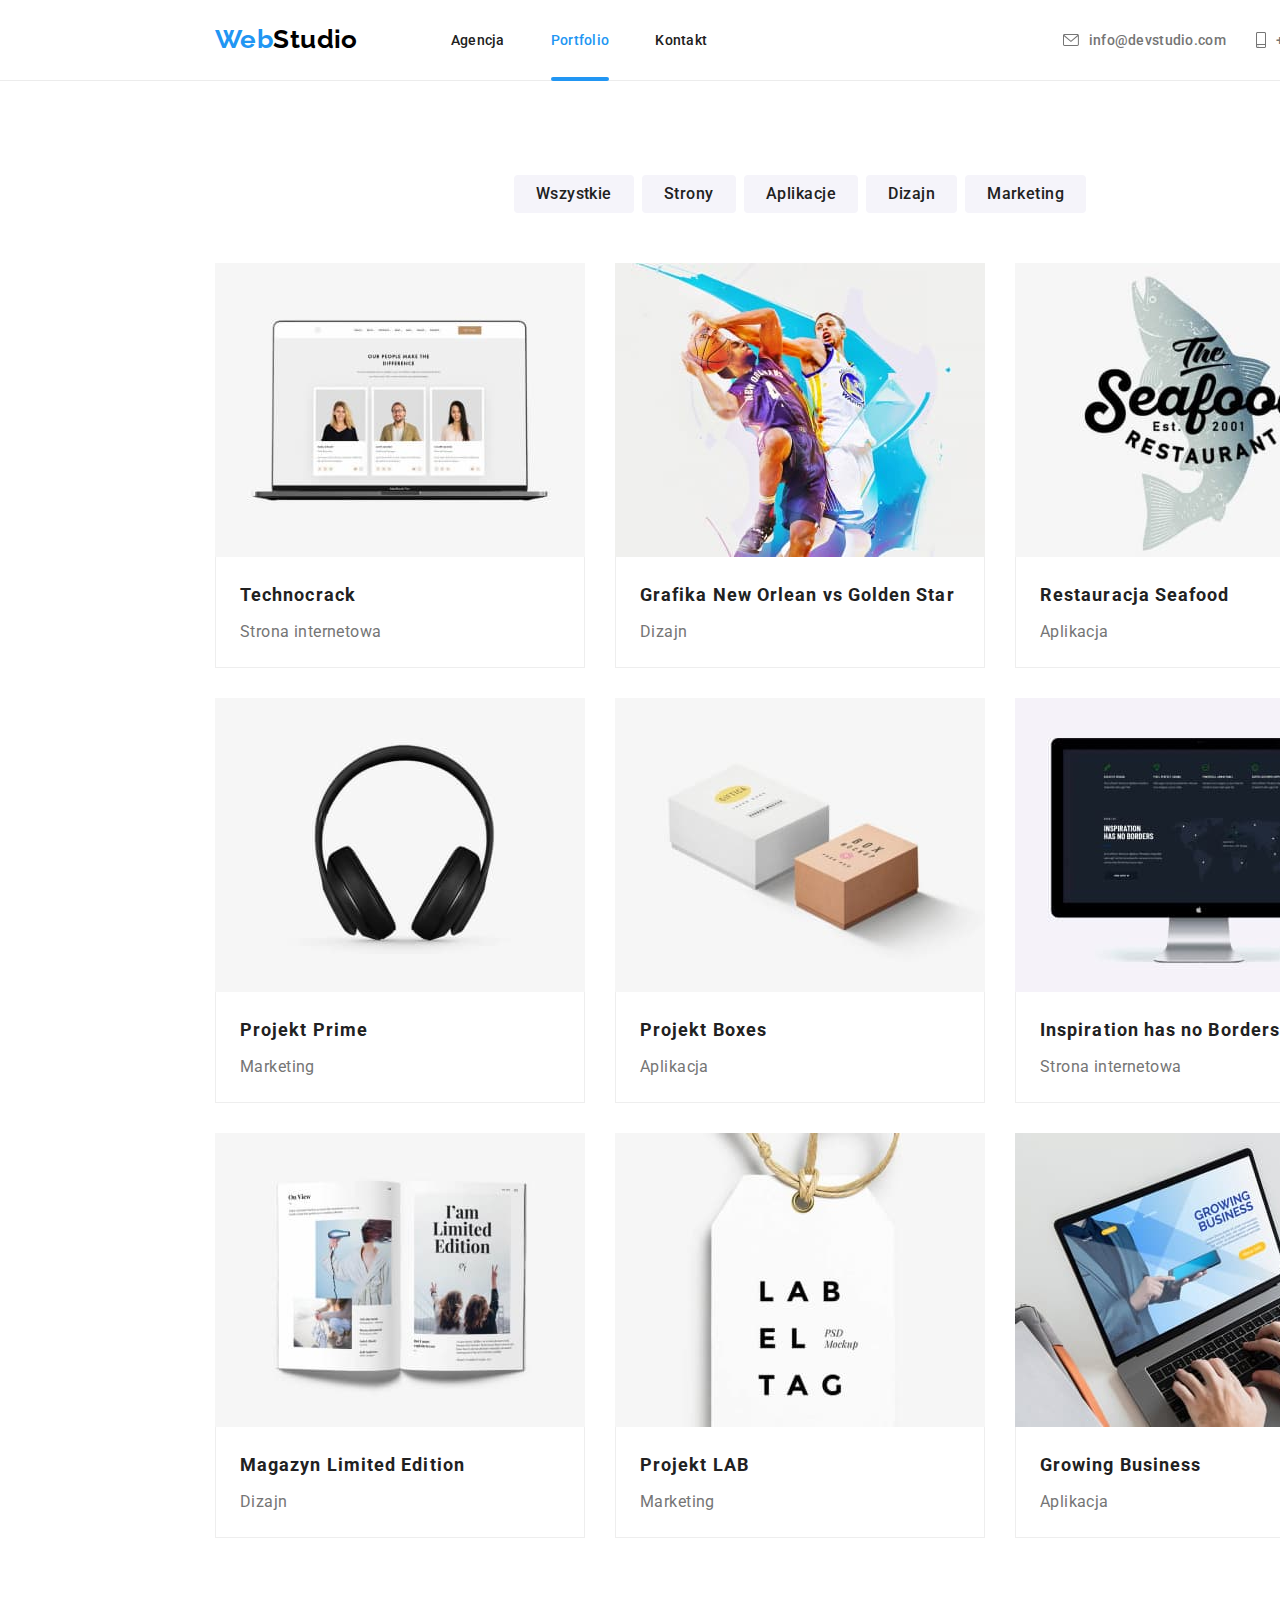
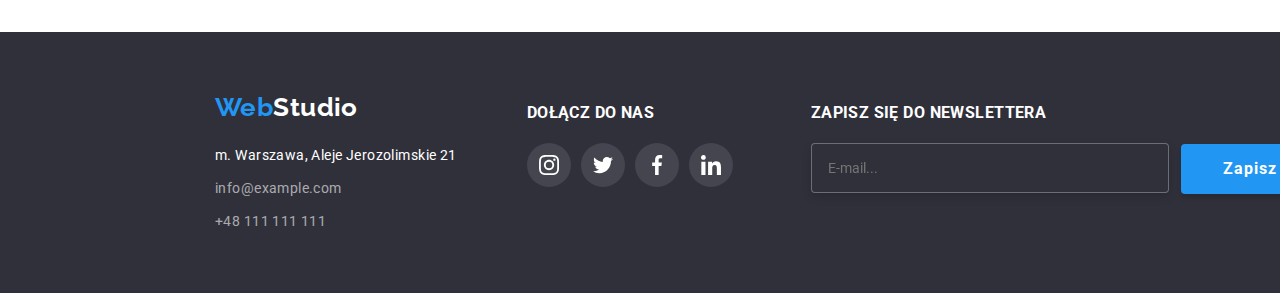
==== commit 9837065e: "," ====
--- a/portfolio.html
+++ b/portfolio.html
@@ -126,7 +126,7 @@
                   </p>
                   <figcaption class="portfolio__cards-item-figcaption">
                     <h3 class="portfolio__cards-item-header">Technocrack</h3>
-                    <p class="portfolio__cards-itemparagraph">
+                    <p class="portfolio__cards-item-paragraph">
                       Strona internetowa
                     </p>
                   </figcaption>
@@ -151,7 +151,7 @@
                     <h3 class="portfolio__cards-item-header">
                       Grafika New Orlean vs Golden Star
                     </h3>
-                    <p class="portfolio__cards-itemparagraph">Dizajn</p>
+                    <p class="portfolio__cards-item-paragraph">Dizajn</p>
                   </figcaption>
                 </figure>
               </li>
@@ -174,7 +174,7 @@
                     <h3 class="portfolio__cards-item-header">
                       Restauracja Seafood
                     </h3>
-                    <p class="portfolio__cards-itemparagraph">Aplikacja</p>
+                    <p class="portfolio__cards-item-paragraph">Aplikacja</p>
                   </figcaption>
                 </figure>
               </li>
@@ -195,7 +195,7 @@
                   </p>
                   <figcaption class="portfolio__cards-item-figcaption">
                     <h3 class="portfolio__cards-item-header">Projekt Prime</h3>
-                    <p class="portfolio__cards-itemparagraph">Marketing</p>
+                    <p class="portfolio__cards-item-paragraph">Marketing</p>
                   </figcaption>
                 </figure>
               </li>
@@ -216,7 +216,7 @@
                   </p>
                   <figcaption class="portfolio__cards-item-figcaption">
                     <h3 class="portfolio__cards-item-header">Projekt Boxes</h3>
-                    <p class="portfolio__cards-itemparagraph">Aplikacja</p>
+                    <p class="portfolio__cards-item-paragraph">Aplikacja</p>
                   </figcaption>
                 </figure>
               </li>
@@ -239,7 +239,7 @@
                     <h3 class="portfolio__cards-item-header">
                       Inspiration has no Borders
                     </h3>
-                    <p class="portfolio__cards-itemparagraph">
+                    <p class="portfolio__cards-item-paragraph">
                       Strona internetowa
                     </p>
                   </figcaption>
@@ -264,7 +264,7 @@
                     <h3 class="portfolio__cards-item-header">
                       Magazyn Limited Edition
                     </h3>
-                    <p class="portfolio__cards-itemparagraph">Dizajn</p>
+                    <p class="portfolio__cards-item-paragraph">Dizajn</p>
                   </figcaption>
                 </figure>
               </li>
@@ -285,7 +285,7 @@
                   </p>
                   <figcaption class="portfolio__cards-item-figcaption">
                     <h3 class="portfolio__cards-item-header">Projekt LAB</h3>
-                    <p class="portfolio__cards-itemparagraph">Marketing</p>
+                    <p class="portfolio__cards-item-paragraph">Marketing</p>
                   </figcaption>
                 </figure>
               </li>
@@ -308,7 +308,7 @@
                     <h3 class="portfolio__cards-item-header">
                       Growing Business
                     </h3>
-                    <p class="portfolio__cards-itemparagraph">Aplikacja</p>
+                    <p class="portfolio__cards-item-paragraph">Aplikacja</p>
                   </figcaption>
                 </figure>
               </li>
@@ -355,6 +355,7 @@
                 <a
                   href="https://www.instagram.com"
                   class="footer__container-socials-icons-icon"
+                  target="_blank"
                 >
                   <svg width="44" height="44">
                     <use
@@ -372,6 +373,7 @@
                 <a
                   href="https://www.twitter.com"
                   class="footer__container-socials-icons-icon"
+                  target="_blank"
                 >
                   <svg width="44" height="44">
                     <use
@@ -389,6 +391,7 @@
                 <a
                   href="https://www.facebook.com"
                   class="footer__container-socials-icons-icon"
+                  target="_blank"
                 >
                   <svg width="44" height="44">
                     <use
@@ -406,6 +409,7 @@
                 <a
                   href="https://www.linkedin.com"
                   class="footer__container-socials-icons-icon"
+                  target="_blank"
                 >
                   <svg width="44" height="44">
                     <use
@@ -431,6 +435,7 @@
                 type="email"
                 name="email"
                 placeholder="E-mail..."
+                required
             /></label>
             <button class="footer__container-form-button">
               Zapisz się
--- a/css/main.min.css
+++ b/css/main.min.css
@@ -1 +1 @@
-*{padding:0;margin:0;list-style-type:none;text-decoration:none;color:#757575;outline:none}img{display:block}.header{border-bottom:1px solid #ececec;padding:24px 0 25px 0}.header__container{display:-webkit-box;display:-ms-flexbox;display:flex;-webkit-box-orient:horizontal;-webkit-box-direction:normal;-ms-flex-direction:row;flex-direction:row;-webkit-box-align:center;-ms-flex-align:center;align-items:center;gap:93px}.header__container-logo{color:#000}.header__container-nav{display:-webkit-box;display:-ms-flexbox;display:flex;-webkit-box-orient:horizontal;-webkit-box-direction:normal;-ms-flex-direction:row;flex-direction:row;font-weight:500;letter-spacing:.02em;gap:46px}.header__container-nav-links{-webkit-transition-property:color;transition-property:color;-webkit-transition-duration:250ms;transition-duration:250ms;-webkit-transition-timing-function:cubic-bezier(0.4, 0, 0.2, 1);transition-timing-function:cubic-bezier(0.4, 0, 0.2, 1);color:#212121;position:relative}.header__container-nav-links:hover,.header__container-nav-links:focus{color:#2196f3}.header__container-nav .blue-line:after{content:"";position:absolute;display:block;width:100%;height:4px;right:0;bottom:0;-webkit-transform:translateY(33px);transform:translateY(33px);background-color:#2196f3;border-radius:2px}.header__container-contacts{display:-webkit-box;display:-ms-flexbox;display:flex;-webkit-box-orient:horizontal;-webkit-box-direction:normal;-ms-flex-direction:row;flex-direction:row;font-weight:500;letter-spacing:.02em;gap:30px;margin-left:auto}.header__container-contacts-links{display:-webkit-box;display:-ms-flexbox;display:flex;-webkit-box-align:center;-ms-flex-align:center;align-items:center;-webkit-transition-property:color,fill;transition-property:color,fill;-webkit-transition-duration:250ms;transition-duration:250ms;-webkit-transition-timing-function:cubic-bezier(0.4, 0, 0.2, 1);transition-timing-function:cubic-bezier(0.4, 0, 0.2, 1);gap:10px;fill:#757575}.header__container-contacts-links:hover,.header__container-contacts-links:focus{fill:#2196f3;color:#2196f3}.main{display:-webkit-box;display:-ms-flexbox;display:flex;-webkit-box-orient:vertical;-webkit-box-direction:normal;-ms-flex-direction:column;flex-direction:column;gap:30px;-webkit-box-align:center;-ms-flex-align:center;align-items:center;background:-webkit-gradient(linear, left top, left bottom, from(rgba(47, 48, 58, 0.4)), to(rgba(47, 48, 58, 0.4))),url(../images/background.jpg),no-repeat;background:linear-gradient(rgba(47, 48, 58, 0.4), rgba(47, 48, 58, 0.4)),url(../images/background.jpg),no-repeat;width:100%;padding:200px 452px}.main__header{font-weight:900;font-size:44px;line-height:1.364;text-align:center;letter-spacing:.06em;text-transform:uppercase;color:#fff}.main__button{display:-webkit-box;display:-ms-flexbox;display:flex;-webkit-box-align:center;-ms-flex-align:center;align-items:center;-webkit-transition-property:background-color;transition-property:background-color;-webkit-transition-duration:250ms;transition-duration:250ms;-webkit-transition-timing-function:cubic-bezier(0.4, 0, 0.2, 1);transition-timing-function:cubic-bezier(0.4, 0, 0.2, 1);cursor:pointer;font-weight:700;font-size:16px;line-height:1.875;text-align:center;letter-spacing:.06em;color:#fff;background:#2196f3;-webkit-box-shadow:0px 4px 4px rgba(0,0,0,.1490196078);box-shadow:0px 4px 4px rgba(0,0,0,.1490196078);border-radius:4px;border-style:none;padding:10px 41px 10px 42px}.main__button:hover,.main__button:focus{background-color:#1085e2}.lorem{display:-webkit-box;display:-ms-flexbox;display:flex;-webkit-box-orient:horizontal;-webkit-box-direction:normal;-ms-flex-direction:row;flex-direction:row;gap:30px}.lorem__list{display:-webkit-box;display:-ms-flexbox;display:flex;-webkit-box-orient:vertical;-webkit-box-direction:normal;-ms-flex-direction:column;flex-direction:column;gap:10px}.lorem__list-container{display:-webkit-box;display:-ms-flexbox;display:flex;-webkit-box-align:center;-ms-flex-align:center;align-items:center;-webkit-box-pack:center;-ms-flex-pack:center;justify-content:center;padding:25px 0;background-color:#f5f4fa;border-radius:4px}.lorem__list-header{font-weight:700;text-transform:uppercase;color:#212121;padding-top:20px}.lorem__list-paragraph{line-height:1.715}.work{display:-webkit-box;display:-ms-flexbox;display:flex;-webkit-box-orient:horizontal;-webkit-box-direction:normal;-ms-flex-direction:row;flex-direction:row;gap:30px}.work__list{position:relative}.work__list-overlay{display:-webkit-box;display:-ms-flexbox;display:flex;-webkit-box-align:center;-ms-flex-align:center;align-items:center;-webkit-box-pack:center;-ms-flex-pack:center;justify-content:center;position:absolute;background-color:rgba(47,48,58,.8);width:100%;height:70px;bottom:0;left:0;font-weight:700;text-transform:uppercase;color:#fff}.team{display:-webkit-box;display:-ms-flexbox;display:flex;-webkit-box-orient:horizontal;-webkit-box-direction:normal;-ms-flex-direction:row;flex-direction:row;gap:30px}.team__list{background-color:#fff;-webkit-box-shadow:0px 1px 3px rgba(0,0,0,.1215686275),0px 1px 1px rgba(0,0,0,.1411764706),0px 2px 1px rgba(0,0,0,.2);box-shadow:0px 1px 3px rgba(0,0,0,.1215686275),0px 1px 1px rgba(0,0,0,.1411764706),0px 2px 1px rgba(0,0,0,.2);border-radius:0px 0px 4px 4px;font-size:16px;line-height:1.188;text-align:center}.team__list-figcaption{display:-webkit-box;display:-ms-flexbox;display:flex;-webkit-box-orient:vertical;-webkit-box-direction:normal;-ms-flex-direction:column;flex-direction:column;gap:10px;padding:30px 0}.team__list-figcaption-header{color:#212121;font-weight:500}.team__list-figcaption-social{display:-webkit-box;display:-ms-flexbox;display:flex;-webkit-box-orient:horizontal;-webkit-box-direction:normal;-ms-flex-direction:row;flex-direction:row;-webkit-box-pack:center;-ms-flex-pack:center;justify-content:center;gap:10px;padding-top:6px}.team__list-figcaption-social-links{-webkit-transition-property:background-color,fill;transition-property:background-color,fill;-webkit-transition-duration:250ms;transition-duration:250ms;-webkit-transition-timing-function:cubic-bezier(0.4, 0, 0.2, 1);transition-timing-function:cubic-bezier(0.4, 0, 0.2, 1);display:block;width:44px;height:44px;fill:#afb1b8;border-radius:50%}.team__list-figcaption-social-links:hover,.team__list-figcaption-social-links:focus{background:#2196f3;fill:#fff}.clients{display:-webkit-box;display:-ms-flexbox;display:flex;-webkit-box-orient:horizontal;-webkit-box-direction:normal;-ms-flex-direction:row;flex-direction:row;gap:30px}.clients__links{-webkit-transition-property:border,fill;transition-property:border,fill;-webkit-transition-duration:250ms;transition-duration:250ms;-webkit-transition-timing-function:cubic-bezier(0.4, 0, 0.2, 1);transition-timing-function:cubic-bezier(0.4, 0, 0.2, 1);display:block;width:170px;height:92px;border:1px solid #afb1b8;fill:#afb1b8;border-radius:4px}.clients__links:hover,.clients__links:focus{fill:#2196f3;border:1px solid #2196f3}.secondary-header{font-weight:700;font-size:36px;line-height:1.167;text-align:center;color:#212121;padding-bottom:50px}.no-padding{padding-bottom:0}.section-background{background-color:#f5f4fa}.portfolio{display:-webkit-box;display:-ms-flexbox;display:flex;-webkit-box-orient:vertical;-webkit-box-direction:normal;-ms-flex-direction:column;flex-direction:column;gap:50px}.portfolio__buttons{display:-webkit-box;display:-ms-flexbox;display:flex;-webkit-box-orient:horizontal;-webkit-box-direction:normal;-ms-flex-direction:row;flex-direction:row;gap:8px;-webkit-box-pack:center;-ms-flex-pack:center;justify-content:center}.portfolio__buttons-button{-webkit-transition-property:background-color,color;transition-property:background-color,color;-webkit-transition-duration:250ms;transition-duration:250ms;-webkit-transition-timing-function:cubic-bezier(0.4, 0, 0.2, 1);transition-timing-function:cubic-bezier(0.4, 0, 0.2, 1);cursor:pointer;background:#f5f4fa;border-radius:4px;font-weight:500;font-size:16px;line-height:26px;letter-spacing:.03em;color:#212121;padding:6px 22px;border-style:none}.portfolio__buttons-button:hover,.portfolio__buttons-button:focus{background-color:#2196f3;color:#fff}.portfolio__cards{display:-webkit-box;display:-ms-flexbox;display:flex;-ms-flex-wrap:wrap;flex-wrap:wrap;gap:30px}.portfolio__cards-item{-webkit-transition-property:-webkit-box-shadow;transition-property:-webkit-box-shadow;transition-property:box-shadow;transition-property:box-shadow, -webkit-box-shadow;-webkit-transition-duration:250ms;transition-duration:250ms;-webkit-transition-timing-function:cubic-bezier(0.4, 0, 0.2, 1);transition-timing-function:cubic-bezier(0.4, 0, 0.2, 1);position:relative;overflow:hidden;-ms-flex-preferred-size:calc((100% - 60px)/3);flex-basis:calc((100% - 60px)/3)}.portfolio__cards-item:hover,.portfolio__cards-item:focus{-webkit-box-shadow:0px 1px 1px rgba(0,0,0,.1215686275),0px 4px 4px rgba(0,0,0,.0588235294),1px 4px 6px rgba(0,0,0,.1607843137);box-shadow:0px 1px 1px rgba(0,0,0,.1215686275),0px 4px 4px rgba(0,0,0,.0588235294),1px 4px 6px rgba(0,0,0,.1607843137)}.portfolio__cards-item:hover .portfolio__cards-item-overlay{-webkit-transform:translateY(0);transform:translateY(0)}.portfolio__cards-item-overlay{-webkit-transition-property:-webkit-transform;transition-property:-webkit-transform;transition-property:transform;transition-property:transform, -webkit-transform;-webkit-transition-duration:250ms;transition-duration:250ms;-webkit-transition-timing-function:cubic-bezier(0.4, 0, 0.2, 1);transition-timing-function:cubic-bezier(0.4, 0, 0.2, 1);position:absolute;width:100%;height:100%;top:0;left:0;font-size:18px;line-height:1.556;color:#fff;background-color:rgba(33,150,243,.8980392157);-webkit-transform:translateY(100%);transform:translateY(100%);padding:49px 45px 0 24px}.portfolio__cards-item-figcaption{display:-webkit-box;display:-ms-flexbox;display:flex;-webkit-box-orient:vertical;-webkit-box-direction:normal;-ms-flex-direction:column;flex-direction:column;gap:4px;padding:20px 0 20px 24px;position:relative;background-color:#fff;border-right:1px solid #eee;border-bottom:1px solid #eee;border-left:1px solid #eee}.portfolio__cards-item-header{font-weight:700;font-size:18px;line-height:2;letter-spacing:.06em;color:#212121}.portfolio__cards-item-paragraph{font-size:16px;line-height:1.875}.footer{background-color:#2f303a;padding:60px 0}.footer__container{display:-webkit-box;display:-ms-flexbox;display:flex;-webkit-box-orient:horizontal;-webkit-box-direction:normal;-ms-flex-direction:row;flex-direction:row;gap:70px}.footer__container-header{font-weight:700;text-transform:uppercase;color:#fff}.footer__container-address{display:-webkit-box;display:-ms-flexbox;display:flex;-webkit-box-orient:vertical;-webkit-box-direction:normal;-ms-flex-direction:column;flex-direction:column;gap:20px}.footer__container-address-logo{color:#fff}.footer__container-address-links{display:-webkit-box;display:-ms-flexbox;display:flex;-webkit-box-orient:vertical;-webkit-box-direction:normal;-ms-flex-direction:column;flex-direction:column;gap:9px;font-style:normal;line-height:1.715}.footer__container-address-links-paragraph{color:#fff}.footer__container-address-links-link{-webkit-transition-property:color;transition-property:color;-webkit-transition-duration:250ms;transition-duration:250ms;-webkit-transition-timing-function:cubic-bezier(0.4, 0, 0.2, 1);transition-timing-function:cubic-bezier(0.4, 0, 0.2, 1);color:rgba(255,255,255,.6)}.footer__container-address-links-link:hover,.footer__container-address-links-link:focus{color:#2196f3}.footer__container-socials{display:-webkit-box;display:-ms-flexbox;display:flex;-webkit-box-orient:vertical;-webkit-box-direction:normal;-ms-flex-direction:column;flex-direction:column;gap:20px;padding-top:12px}.footer__container-socials-icons{display:-webkit-box;display:-ms-flexbox;display:flex;-webkit-box-orient:horizontal;-webkit-box-direction:normal;-ms-flex-direction:row;flex-direction:row;gap:10px}.footer__container-socials-icons-icon{-webkit-transition-property:background-color;transition-property:background-color;-webkit-transition-duration:250ms;transition-duration:250ms;-webkit-transition-timing-function:cubic-bezier(0.4, 0, 0.2, 1);transition-timing-function:cubic-bezier(0.4, 0, 0.2, 1);display:block;background-color:rgba(255,255,255,.1019607843);width:44px;height:44px;fill:#fff;border-radius:50%}.footer__container-socials-icons-icon:hover,.footer__container-socials-icons-icon:focus{background-color:#2196f3}.footer__container-form{display:-webkit-box;display:-ms-flexbox;display:flex;-webkit-box-orient:horizontal;-webkit-box-direction:normal;-ms-flex-direction:row;flex-direction:row;gap:12px;padding:12px 0 0 8px}.footer__container-form-label{display:-webkit-box;display:-ms-flexbox;display:flex;-webkit-box-orient:vertical;-webkit-box-direction:normal;-ms-flex-direction:column;flex-direction:column;gap:20px}.footer__container-form-label-input{-webkit-transition-property:border;transition-property:border;-webkit-transition-duration:250ms;transition-duration:250ms;-webkit-transition-timing-function:cubic-bezier(0.4, 0, 0.2, 1);transition-timing-function:cubic-bezier(0.4, 0, 0.2, 1);-webkit-filter:drop-shadow(0px 4px 4px rgba(0, 0, 0, 0.1490196078));filter:drop-shadow(0px 4px 4px rgba(0, 0, 0, 0.1490196078));width:358px;height:50px;background-color:#2f303a;padding:15px 16px;border:1px solid rgba(255,255,255,.3019607843);border-radius:4px}.footer__container-form-label-input:hover,.footer__container-form-label-input:focus{border:1px solid #2196f3}.footer__container-form-button{display:-webkit-box;display:-ms-flexbox;display:flex;-webkit-box-orient:horizontal;-webkit-box-direction:normal;-ms-flex-direction:row;flex-direction:row;-webkit-transition-property:background-color;transition-property:background-color;-webkit-transition-duration:250ms;transition-duration:250ms;-webkit-transition-timing-function:cubic-bezier(0.4, 0, 0.2, 1);transition-timing-function:cubic-bezier(0.4, 0, 0.2, 1);cursor:pointer;gap:24px;-webkit-box-align:center;-ms-flex-align:center;align-items:center;padding:10px 28px 10px 42px;margin:auto 0;background-color:#2196f3;-webkit-box-shadow:0px 4px 4px rgba(0,0,0,.1490196078);box-shadow:0px 4px 4px rgba(0,0,0,.1490196078);border-radius:4px;border-style:none;font-weight:700;font-size:16px;line-height:1.875;letter-spacing:.06em;color:#fff;fill:#fff}.footer__container-form-button:hover,.footer__container-form-button:focus{background-color:#1085e2}.modal-background{-webkit-transition-property:visibility,opacity;transition-property:visibility,opacity;-webkit-transition-duration:250ms;transition-duration:250ms;-webkit-transition-timing-function:cubic-bezier(0.4, 0, 0.2, 1);transition-timing-function:cubic-bezier(0.4, 0, 0.2, 1);width:100%;height:100%;background-color:rgba(0,0,0,.2);top:0;left:0;position:absolute}.is-hidden{opacity:0;pointer-events:none;visibility:hidden}.is-hidden .modal{-webkit-transform:scale(0.7);transform:scale(0.7)}.modal{-webkit-transition-property:-webkit-transform;transition-property:-webkit-transform;transition-property:transform;transition-property:transform, -webkit-transform;-webkit-transition-duration:250ms;transition-duration:250ms;-webkit-transition-timing-function:cubic-bezier(0.4, 0, 0.2, 1);transition-timing-function:cubic-bezier(0.4, 0, 0.2, 1);position:absolute;width:528px;height:581px;left:50%;top:50%;translate:-50% -50%;background:#fff;-webkit-box-shadow:0px 1px 3px rgba(0,0,0,.1215686275),0px 1px 1px rgba(0,0,0,.1411764706),0px 2px 1px rgba(0,0,0,.2);box-shadow:0px 1px 3px rgba(0,0,0,.1215686275),0px 1px 1px rgba(0,0,0,.1411764706),0px 2px 1px rgba(0,0,0,.2);border-radius:4px;padding:40px 40px}.modal__button-exit{position:absolute;top:8px;right:8px;border-style:none;border-radius:50%;width:30px;height:30px}.modal__button-exit-svg{-webkit-transition-property:background-color,fill;transition-property:background-color,fill;-webkit-transition-duration:250ms;transition-duration:250ms;-webkit-transition-timing-function:cubic-bezier(0.4, 0, 0.2, 1);transition-timing-function:cubic-bezier(0.4, 0, 0.2, 1);cursor:pointer;width:30px;height:30px;border-radius:50%;background-color:#fff;border:1px solid rgba(0,0,0,.1019607843);fill:#000}.modal__button-exit:hover svg,.modal__button-exit:focus svg{fill:#fff;background-color:#2196f3}.modal__header{font-weight:700;font-size:20px;line-height:1.15;text-align:center;color:#212121;padding-bottom:12px}.modal__form{display:-webkit-box;display:-ms-flexbox;display:flex;-webkit-box-orient:vertical;-webkit-box-direction:normal;-ms-flex-direction:column;flex-direction:column;gap:10px}.modal__form-label{display:-webkit-box;display:-ms-flexbox;display:flex;-webkit-box-orient:vertical;-webkit-box-direction:normal;-ms-flex-direction:column;flex-direction:column;gap:4px;position:relative}.modal__form-label:hover .modal__form-label-input,.modal__form-label:focus-within .modal__form-label-input{border:1px solid #2196f3}.modal__form-label:hover .modal__form-label-svg,.modal__form-label:focus-within .modal__form-label-svg{fill:#2196f3}.modal__form-label-paragraph{font-size:12px;line-height:1.167;letter-spacing:.01em}.modal__form-label-input{-webkit-transition-property:border;transition-property:border;-webkit-transition-duration:250ms;transition-duration:250ms;-webkit-transition-timing-function:cubic-bezier(0.4, 0, 0.2, 1);transition-timing-function:cubic-bezier(0.4, 0, 0.2, 1);border:1px solid rgba(33,33,33,.2);border-radius:4px;width:100%;height:40px;padding:0 32px;color:#212121}.modal__form-label-svg{-webkit-transition-property:fill;transition-property:fill;-webkit-transition-duration:250ms;transition-duration:250ms;-webkit-transition-timing-function:cubic-bezier(0.4, 0, 0.2, 1);transition-timing-function:cubic-bezier(0.4, 0, 0.2, 1);width:18px;height:18px;position:absolute;top:29px;left:12px;pointer-events:none;fill:#212121}.modal__form-label-textarea{-webkit-transition-property:border;transition-property:border;-webkit-transition-duration:250ms;transition-duration:250ms;-webkit-transition-timing-function:cubic-bezier(0.4, 0, 0.2, 1);transition-timing-function:cubic-bezier(0.4, 0, 0.2, 1);resize:none;width:448px;height:120px;padding:12px 16px;border:1px solid rgba(33,33,33,.2);border-radius:4px;color:#212121}.modal__form-label-textarea:hover,.modal__form-label-textarea:focus{border:1px solid #2196f3}.modal__form-checkbox{display:-webkit-box;display:-ms-flexbox;display:flex;-webkit-box-orient:horizontal;-webkit-box-direction:normal;-ms-flex-direction:row;flex-direction:row;-webkit-box-align:center;-ms-flex-align:center;align-items:center;gap:8px;position:relative;padding:10px 0 20px 15px}.modal__form-checkbox-input:checked~.modal__form-checkbox-svg{background-color:#2196f3;fill:#2196f3}.modal__form-checkbox-input{cursor:pointer;opacity:0;width:16px;height:15px;pointer-events:visible}.modal__form-checkbox-svg{-webkit-transition-property:background-color,fill;transition-property:background-color,fill;-webkit-transition-duration:250ms;transition-duration:250ms;-webkit-transition-timing-function:cubic-bezier(0.4, 0, 0.2, 1);transition-timing-function:cubic-bezier(0.4, 0, 0.2, 1);cursor:pointer;position:absolute;display:block;width:16px;height:15px;border-radius:2px;fill:#212121}.modal__form-checkbox-svg:hover,.modal__form-checkbox-svg:focus{fill:#2196f3}.modal__form-checkbox-svg-vector{fill:#fff}.modal__form-checkbox-paragraph{line-height:1.715}.modal__form-checkbox-paragraph-links{-webkit-transition-property:color;transition-property:color;-webkit-transition-duration:250ms;transition-duration:250ms;-webkit-transition-timing-function:cubic-bezier(0.4, 0, 0.2, 1);transition-timing-function:cubic-bezier(0.4, 0, 0.2, 1);text-decoration:underline;color:#2196f3}.modal__form-checkbox-paragraph-links:hover,.modal__form-checkbox-paragraph-links:focus{color:#1085e2}.modal__form-button{display:-webkit-box;display:-ms-flexbox;display:flex;-webkit-box-align:center;-ms-flex-align:center;align-items:center;-webkit-transition-property:background-color;transition-property:background-color;-webkit-transition-duration:250ms;transition-duration:250ms;-webkit-transition-timing-function:cubic-bezier(0.4, 0, 0.2, 1);transition-timing-function:cubic-bezier(0.4, 0, 0.2, 1);cursor:pointer;font-weight:700;font-size:16px;line-height:1.875;letter-spacing:.06em;color:#fff;margin:0 auto;background-color:#2196f3;border-style:none;padding:10px 76px;-webkit-box-shadow:0px 4px 4px rgba(0,0,0,.1490196078);box-shadow:0px 4px 4px rgba(0,0,0,.1490196078);border-radius:4px}.modal__form-button:hover,.modal__form-button:focus{background-color:#1085e2}body{font-size:14px;color:#757575;font-family:"Roboto",sans-serif;line-height:1.143;letter-spacing:.03em;background-color:#fff}.wrapper{width:1600px;margin:0 auto}.container{width:1200px;padding:0 15px;margin:0 auto}.logo{font-family:"Raleway",sans-serif;font-weight:700;font-size:26px;line-height:1.193}.logo-color{color:#2196f3}.section{padding:94px 0}/*# sourceMappingURL=main.min.css.map */+*{padding:0;margin:0;list-style-type:none;text-decoration:none;color:#757575;outline:none}img{display:block}body{font-size:14px;color:#757575;font-family:"Roboto",sans-serif;line-height:1.143;letter-spacing:.03em;background-color:#fff}.wrapper{width:1600px;margin:0 auto}.container{width:1200px;padding:0 15px;margin:0 auto}.logo{font-family:"Raleway",sans-serif;font-weight:700;font-size:26px;line-height:1.193}.logo-color{color:#2196f3}.section{padding:94px 0}.secondary-header{font-weight:700;font-size:36px;line-height:1.167;text-align:center;color:#212121;padding-bottom:50px}.no-padding{padding-bottom:0}.section-background{background-color:#f5f4fa}.header{border-bottom:1px solid #ececec;padding:24px 0 25px 0}.header__container{display:-webkit-box;display:-ms-flexbox;display:flex;-webkit-box-orient:horizontal;-webkit-box-direction:normal;-ms-flex-direction:row;flex-direction:row;-webkit-box-align:center;-ms-flex-align:center;align-items:center;gap:93px}.header__container-logo{color:#000}.header__container-nav{display:-webkit-box;display:-ms-flexbox;display:flex;-webkit-box-orient:horizontal;-webkit-box-direction:normal;-ms-flex-direction:row;flex-direction:row;font-weight:500;letter-spacing:.02em;gap:46px}.header__container-nav-links{-webkit-transition-property:color;transition-property:color;-webkit-transition-duration:250ms;transition-duration:250ms;-webkit-transition-timing-function:cubic-bezier(0.4, 0, 0.2, 1);transition-timing-function:cubic-bezier(0.4, 0, 0.2, 1);color:#212121;position:relative}.header__container-nav-links:hover,.header__container-nav-links:focus{color:#2196f3}.header__container-nav .blue-line:after{content:"";position:absolute;display:block;width:100%;height:4px;right:0;bottom:0;-webkit-transform:translateY(33px);transform:translateY(33px);background-color:#2196f3;border-radius:2px}.header__container-contacts{display:-webkit-box;display:-ms-flexbox;display:flex;-webkit-box-orient:horizontal;-webkit-box-direction:normal;-ms-flex-direction:row;flex-direction:row;font-weight:500;letter-spacing:.02em;gap:30px;margin-left:auto}.header__container-contacts-links{display:-webkit-box;display:-ms-flexbox;display:flex;-webkit-box-align:center;-ms-flex-align:center;align-items:center;-webkit-transition-property:color,fill;transition-property:color,fill;-webkit-transition-duration:250ms;transition-duration:250ms;-webkit-transition-timing-function:cubic-bezier(0.4, 0, 0.2, 1);transition-timing-function:cubic-bezier(0.4, 0, 0.2, 1);gap:10px;fill:#757575}.header__container-contacts-links:hover,.header__container-contacts-links:focus{fill:#2196f3;color:#2196f3}.main{display:-webkit-box;display:-ms-flexbox;display:flex;-webkit-box-orient:vertical;-webkit-box-direction:normal;-ms-flex-direction:column;flex-direction:column;gap:30px;-webkit-box-align:center;-ms-flex-align:center;align-items:center;background:-webkit-gradient(linear, left top, left bottom, from(rgba(47, 48, 58, 0.4)), to(rgba(47, 48, 58, 0.4))),url(../images/background.jpg),no-repeat;background:linear-gradient(rgba(47, 48, 58, 0.4), rgba(47, 48, 58, 0.4)),url(../images/background.jpg),no-repeat;width:100%;padding:200px 452px}.main__header{font-weight:900;font-size:44px;line-height:1.364;text-align:center;letter-spacing:.06em;text-transform:uppercase;color:#fff}.main__button{display:-webkit-box;display:-ms-flexbox;display:flex;-webkit-box-align:center;-ms-flex-align:center;align-items:center;-webkit-transition-property:background-color;transition-property:background-color;-webkit-transition-duration:250ms;transition-duration:250ms;-webkit-transition-timing-function:cubic-bezier(0.4, 0, 0.2, 1);transition-timing-function:cubic-bezier(0.4, 0, 0.2, 1);cursor:pointer;font-weight:700;font-size:16px;line-height:1.875;text-align:center;letter-spacing:.06em;color:#fff;background:#2196f3;-webkit-box-shadow:0px 4px 4px rgba(0,0,0,.1490196078);box-shadow:0px 4px 4px rgba(0,0,0,.1490196078);border-radius:4px;border-style:none;padding:10px 41px 10px 42px}.main__button:hover,.main__button:focus{background-color:#1085e2}.lorem{display:-webkit-box;display:-ms-flexbox;display:flex;-webkit-box-orient:horizontal;-webkit-box-direction:normal;-ms-flex-direction:row;flex-direction:row;gap:30px}.lorem__list{display:-webkit-box;display:-ms-flexbox;display:flex;-webkit-box-orient:vertical;-webkit-box-direction:normal;-ms-flex-direction:column;flex-direction:column;gap:10px}.lorem__list-container{display:-webkit-box;display:-ms-flexbox;display:flex;-webkit-box-align:center;-ms-flex-align:center;align-items:center;-webkit-box-pack:center;-ms-flex-pack:center;justify-content:center;padding:25px 0;background-color:#f5f4fa;border-radius:4px}.lorem__list-header{font-weight:700;text-transform:uppercase;color:#212121;padding-top:20px}.lorem__list-paragraph{line-height:1.715}.work{display:-webkit-box;display:-ms-flexbox;display:flex;-webkit-box-orient:horizontal;-webkit-box-direction:normal;-ms-flex-direction:row;flex-direction:row;gap:30px}.work__list{position:relative}.work__list-overlay{display:-webkit-box;display:-ms-flexbox;display:flex;-webkit-box-align:center;-ms-flex-align:center;align-items:center;-webkit-box-pack:center;-ms-flex-pack:center;justify-content:center;position:absolute;background-color:rgba(47,48,58,.8);width:100%;height:70px;bottom:0;left:0;font-weight:700;text-transform:uppercase;color:#fff}.team{display:-webkit-box;display:-ms-flexbox;display:flex;-webkit-box-orient:horizontal;-webkit-box-direction:normal;-ms-flex-direction:row;flex-direction:row;gap:30px}.team__list{background-color:#fff;-webkit-box-shadow:0px 1px 3px rgba(0,0,0,.1215686275),0px 1px 1px rgba(0,0,0,.1411764706),0px 2px 1px rgba(0,0,0,.2);box-shadow:0px 1px 3px rgba(0,0,0,.1215686275),0px 1px 1px rgba(0,0,0,.1411764706),0px 2px 1px rgba(0,0,0,.2);border-radius:0px 0px 4px 4px;font-size:16px;line-height:1.188;text-align:center}.team__list-figcaption{display:-webkit-box;display:-ms-flexbox;display:flex;-webkit-box-orient:vertical;-webkit-box-direction:normal;-ms-flex-direction:column;flex-direction:column;gap:10px;padding:30px 0}.team__list-figcaption-header{color:#212121;font-weight:500}.team__list-figcaption-social{display:-webkit-box;display:-ms-flexbox;display:flex;-webkit-box-orient:horizontal;-webkit-box-direction:normal;-ms-flex-direction:row;flex-direction:row;-webkit-box-pack:center;-ms-flex-pack:center;justify-content:center;gap:10px;padding-top:6px}.team__list-figcaption-social-links{-webkit-transition-property:background-color,fill;transition-property:background-color,fill;-webkit-transition-duration:250ms;transition-duration:250ms;-webkit-transition-timing-function:cubic-bezier(0.4, 0, 0.2, 1);transition-timing-function:cubic-bezier(0.4, 0, 0.2, 1);display:block;width:44px;height:44px;fill:#afb1b8;border-radius:50%}.team__list-figcaption-social-links:hover,.team__list-figcaption-social-links:focus{background:#2196f3;fill:#fff}.clients{display:-webkit-box;display:-ms-flexbox;display:flex;-webkit-box-orient:horizontal;-webkit-box-direction:normal;-ms-flex-direction:row;flex-direction:row;gap:30px}.clients__links{-webkit-transition-property:border,fill;transition-property:border,fill;-webkit-transition-duration:250ms;transition-duration:250ms;-webkit-transition-timing-function:cubic-bezier(0.4, 0, 0.2, 1);transition-timing-function:cubic-bezier(0.4, 0, 0.2, 1);display:block;width:170px;height:92px;border:1px solid #afb1b8;fill:#afb1b8;border-radius:4px}.clients__links:hover,.clients__links:focus{fill:#2196f3;border:1px solid #2196f3}.portfolio{display:-webkit-box;display:-ms-flexbox;display:flex;-webkit-box-orient:vertical;-webkit-box-direction:normal;-ms-flex-direction:column;flex-direction:column;gap:50px}.portfolio__buttons{display:-webkit-box;display:-ms-flexbox;display:flex;-webkit-box-orient:horizontal;-webkit-box-direction:normal;-ms-flex-direction:row;flex-direction:row;gap:8px;-webkit-box-pack:center;-ms-flex-pack:center;justify-content:center}.portfolio__buttons-button{-webkit-transition-property:background-color,color;transition-property:background-color,color;-webkit-transition-duration:250ms;transition-duration:250ms;-webkit-transition-timing-function:cubic-bezier(0.4, 0, 0.2, 1);transition-timing-function:cubic-bezier(0.4, 0, 0.2, 1);cursor:pointer;background:#f5f4fa;border-radius:4px;font-weight:500;font-size:16px;line-height:26px;letter-spacing:.03em;color:#212121;padding:6px 22px;border-style:none}.portfolio__buttons-button:hover,.portfolio__buttons-button:focus{background-color:#2196f3;color:#fff}.portfolio__cards{display:-webkit-box;display:-ms-flexbox;display:flex;-ms-flex-wrap:wrap;flex-wrap:wrap;gap:30px}.portfolio__cards-item{-webkit-transition-property:-webkit-box-shadow;transition-property:-webkit-box-shadow;transition-property:box-shadow;transition-property:box-shadow, -webkit-box-shadow;-webkit-transition-duration:250ms;transition-duration:250ms;-webkit-transition-timing-function:cubic-bezier(0.4, 0, 0.2, 1);transition-timing-function:cubic-bezier(0.4, 0, 0.2, 1);cursor:pointer;position:relative;overflow:hidden;-ms-flex-preferred-size:calc((100% - 60px)/3);flex-basis:calc((100% - 60px)/3)}.portfolio__cards-item:hover,.portfolio__cards-item:focus{-webkit-box-shadow:0px 1px 1px rgba(0,0,0,.1215686275),0px 4px 4px rgba(0,0,0,.0588235294),1px 4px 6px rgba(0,0,0,.1607843137);box-shadow:0px 1px 1px rgba(0,0,0,.1215686275),0px 4px 4px rgba(0,0,0,.0588235294),1px 4px 6px rgba(0,0,0,.1607843137)}.portfolio__cards-item:hover .portfolio__cards-item-overlay{-webkit-transform:translateY(0);transform:translateY(0)}.portfolio__cards-item-overlay{-webkit-transition-property:-webkit-transform;transition-property:-webkit-transform;transition-property:transform;transition-property:transform, -webkit-transform;-webkit-transition-duration:250ms;transition-duration:250ms;-webkit-transition-timing-function:cubic-bezier(0.4, 0, 0.2, 1);transition-timing-function:cubic-bezier(0.4, 0, 0.2, 1);position:absolute;width:100%;height:100%;top:0;left:0;font-size:18px;line-height:1.556;color:#fff;background-color:rgba(33,150,243,.8980392157);-webkit-transform:translateY(100%);transform:translateY(100%);padding:49px 45px 0 24px}.portfolio__cards-item-figcaption{display:-webkit-box;display:-ms-flexbox;display:flex;-webkit-box-orient:vertical;-webkit-box-direction:normal;-ms-flex-direction:column;flex-direction:column;gap:4px;padding:20px 0 20px 24px;position:relative;background-color:#fff;border-right:1px solid #eee;border-bottom:1px solid #eee;border-left:1px solid #eee}.portfolio__cards-item-header{font-weight:700;font-size:18px;line-height:2;letter-spacing:.06em;color:#212121}.portfolio__cards-item-paragraph{font-size:16px;line-height:1.875}.footer{background-color:#2f303a;padding:60px 0}.footer__container{display:-webkit-box;display:-ms-flexbox;display:flex;-webkit-box-orient:horizontal;-webkit-box-direction:normal;-ms-flex-direction:row;flex-direction:row;gap:70px}.footer__container-header{font-weight:700;text-transform:uppercase;color:#fff}.footer__container-address{display:-webkit-box;display:-ms-flexbox;display:flex;-webkit-box-orient:vertical;-webkit-box-direction:normal;-ms-flex-direction:column;flex-direction:column;gap:20px}.footer__container-address-logo{color:#fff}.footer__container-address-links{display:-webkit-box;display:-ms-flexbox;display:flex;-webkit-box-orient:vertical;-webkit-box-direction:normal;-ms-flex-direction:column;flex-direction:column;gap:9px;font-style:normal;line-height:1.715}.footer__container-address-links-paragraph{color:#fff}.footer__container-address-links-link{-webkit-transition-property:color;transition-property:color;-webkit-transition-duration:250ms;transition-duration:250ms;-webkit-transition-timing-function:cubic-bezier(0.4, 0, 0.2, 1);transition-timing-function:cubic-bezier(0.4, 0, 0.2, 1);color:rgba(255,255,255,.6)}.footer__container-address-links-link:hover,.footer__container-address-links-link:focus{color:#2196f3}.footer__container-socials{display:-webkit-box;display:-ms-flexbox;display:flex;-webkit-box-orient:vertical;-webkit-box-direction:normal;-ms-flex-direction:column;flex-direction:column;gap:20px;padding-top:12px}.footer__container-socials-icons{display:-webkit-box;display:-ms-flexbox;display:flex;-webkit-box-orient:horizontal;-webkit-box-direction:normal;-ms-flex-direction:row;flex-direction:row;gap:10px}.footer__container-socials-icons-icon{-webkit-transition-property:background-color;transition-property:background-color;-webkit-transition-duration:250ms;transition-duration:250ms;-webkit-transition-timing-function:cubic-bezier(0.4, 0, 0.2, 1);transition-timing-function:cubic-bezier(0.4, 0, 0.2, 1);display:block;background-color:rgba(255,255,255,.1019607843);width:44px;height:44px;fill:#fff;border-radius:50%}.footer__container-socials-icons-icon:hover,.footer__container-socials-icons-icon:focus{background-color:#2196f3}.footer__container-form{display:-webkit-box;display:-ms-flexbox;display:flex;-webkit-box-orient:horizontal;-webkit-box-direction:normal;-ms-flex-direction:row;flex-direction:row;gap:12px;padding:12px 0 0 8px}.footer__container-form-label{display:-webkit-box;display:-ms-flexbox;display:flex;-webkit-box-orient:vertical;-webkit-box-direction:normal;-ms-flex-direction:column;flex-direction:column;gap:20px}.footer__container-form-label-input{-webkit-transition-property:border;transition-property:border;-webkit-transition-duration:250ms;transition-duration:250ms;-webkit-transition-timing-function:cubic-bezier(0.4, 0, 0.2, 1);transition-timing-function:cubic-bezier(0.4, 0, 0.2, 1);-webkit-filter:drop-shadow(0px 4px 4px rgba(0, 0, 0, 0.1490196078));filter:drop-shadow(0px 4px 4px rgba(0, 0, 0, 0.1490196078));width:358px;height:50px;background-color:#2f303a;padding:15px 16px;border:1px solid rgba(255,255,255,.3019607843);border-radius:4px}.footer__container-form-label-input:hover,.footer__container-form-label-input:focus{border:1px solid #2196f3}.footer__container-form-button{display:-webkit-box;display:-ms-flexbox;display:flex;-webkit-box-orient:horizontal;-webkit-box-direction:normal;-ms-flex-direction:row;flex-direction:row;-webkit-transition-property:background-color;transition-property:background-color;-webkit-transition-duration:250ms;transition-duration:250ms;-webkit-transition-timing-function:cubic-bezier(0.4, 0, 0.2, 1);transition-timing-function:cubic-bezier(0.4, 0, 0.2, 1);cursor:pointer;gap:24px;-webkit-box-align:center;-ms-flex-align:center;align-items:center;padding:10px 28px 10px 42px;margin:auto 0;background-color:#2196f3;-webkit-box-shadow:0px 4px 4px rgba(0,0,0,.1490196078);box-shadow:0px 4px 4px rgba(0,0,0,.1490196078);border-radius:4px;border-style:none;font-weight:700;font-size:16px;line-height:1.875;letter-spacing:.06em;color:#fff;fill:#fff}.footer__container-form-button:hover,.footer__container-form-button:focus{background-color:#1085e2}.is-hidden{opacity:0;pointer-events:none;visibility:hidden}.is-hidden .modal{-webkit-transform:scale(0.7);transform:scale(0.7)}.modal{-webkit-transition-property:-webkit-transform;transition-property:-webkit-transform;transition-property:transform;transition-property:transform, -webkit-transform;-webkit-transition-duration:250ms;transition-duration:250ms;-webkit-transition-timing-function:cubic-bezier(0.4, 0, 0.2, 1);transition-timing-function:cubic-bezier(0.4, 0, 0.2, 1);position:absolute;width:528px;height:581px;left:50%;top:50%;translate:-50% -50%;background:#fff;-webkit-box-shadow:0px 1px 3px rgba(0,0,0,.1215686275),0px 1px 1px rgba(0,0,0,.1411764706),0px 2px 1px rgba(0,0,0,.2);box-shadow:0px 1px 3px rgba(0,0,0,.1215686275),0px 1px 1px rgba(0,0,0,.1411764706),0px 2px 1px rgba(0,0,0,.2);border-radius:4px;padding:40px 40px}.modal__is-hidden{opacity:0;pointer-events:none;visibility:hidden}.modal__background{-webkit-transition-property:visibility,opacity;transition-property:visibility,opacity;-webkit-transition-duration:250ms;transition-duration:250ms;-webkit-transition-timing-function:cubic-bezier(0.4, 0, 0.2, 1);transition-timing-function:cubic-bezier(0.4, 0, 0.2, 1);width:100%;height:100%;background-color:rgba(0,0,0,.2);top:0;left:0;position:absolute}.modal__button-exit{position:absolute;top:8px;right:8px;border-style:none;border-radius:50%;width:30px;height:30px}.modal__button-exit-svg{-webkit-transition-property:background-color,fill;transition-property:background-color,fill;-webkit-transition-duration:250ms;transition-duration:250ms;-webkit-transition-timing-function:cubic-bezier(0.4, 0, 0.2, 1);transition-timing-function:cubic-bezier(0.4, 0, 0.2, 1);cursor:pointer;width:30px;height:30px;border-radius:50%;background-color:#fff;border:1px solid rgba(0,0,0,.1019607843);fill:#000}.modal__button-exit:hover svg,.modal__button-exit:focus svg{fill:#fff;background-color:#2196f3}.modal__header{font-weight:700;font-size:20px;line-height:1.15;text-align:center;color:#212121;padding-bottom:12px}.modal__form{display:-webkit-box;display:-ms-flexbox;display:flex;-webkit-box-orient:vertical;-webkit-box-direction:normal;-ms-flex-direction:column;flex-direction:column;gap:10px}.modal__form-label{display:-webkit-box;display:-ms-flexbox;display:flex;-webkit-box-orient:vertical;-webkit-box-direction:normal;-ms-flex-direction:column;flex-direction:column;gap:4px;position:relative}.modal__form-label:hover .modal__form-label-input,.modal__form-label:focus-within .modal__form-label-input{border:1px solid #2196f3}.modal__form-label:hover .modal__form-label-svg,.modal__form-label:focus-within .modal__form-label-svg{fill:#2196f3}.modal__form-label-paragraph{font-size:12px;line-height:1.167;letter-spacing:.01em}.modal__form-label-input{-webkit-transition-property:border;transition-property:border;-webkit-transition-duration:250ms;transition-duration:250ms;-webkit-transition-timing-function:cubic-bezier(0.4, 0, 0.2, 1);transition-timing-function:cubic-bezier(0.4, 0, 0.2, 1);border:1px solid rgba(33,33,33,.2);border-radius:4px;width:100%;height:40px;padding:0 32px;color:#212121}.modal__form-label-svg{-webkit-transition-property:fill;transition-property:fill;-webkit-transition-duration:250ms;transition-duration:250ms;-webkit-transition-timing-function:cubic-bezier(0.4, 0, 0.2, 1);transition-timing-function:cubic-bezier(0.4, 0, 0.2, 1);width:18px;height:18px;position:absolute;top:29px;left:12px;pointer-events:none;fill:#212121}.modal__form-label-textarea{-webkit-transition-property:border;transition-property:border;-webkit-transition-duration:250ms;transition-duration:250ms;-webkit-transition-timing-function:cubic-bezier(0.4, 0, 0.2, 1);transition-timing-function:cubic-bezier(0.4, 0, 0.2, 1);resize:none;width:448px;height:120px;padding:12px 16px;border:1px solid rgba(33,33,33,.2);border-radius:4px;color:#212121}.modal__form-label-textarea:hover,.modal__form-label-textarea:focus{border:1px solid #2196f3}.modal__form-checkbox{display:-webkit-box;display:-ms-flexbox;display:flex;-webkit-box-orient:horizontal;-webkit-box-direction:normal;-ms-flex-direction:row;flex-direction:row;-webkit-box-align:center;-ms-flex-align:center;align-items:center;gap:8px;position:relative;padding:10px 0 20px 15px}.modal__form-checkbox-input:checked~.modal__form-checkbox-svg{background-color:#2196f3;fill:#2196f3}.modal__form-checkbox-input{cursor:pointer;opacity:0;width:16px;height:15px;pointer-events:visible}.modal__form-checkbox-svg{-webkit-transition-property:background-color,fill;transition-property:background-color,fill;-webkit-transition-duration:250ms;transition-duration:250ms;-webkit-transition-timing-function:cubic-bezier(0.4, 0, 0.2, 1);transition-timing-function:cubic-bezier(0.4, 0, 0.2, 1);cursor:pointer;position:absolute;display:block;width:16px;height:15px;border-radius:2px;fill:#212121}.modal__form-checkbox-svg:hover,.modal__form-checkbox-svg:focus{fill:#2196f3}.modal__form-checkbox-svg-vector{fill:#fff}.modal__form-checkbox-paragraph{line-height:1.715}.modal__form-checkbox-paragraph-links{-webkit-transition-property:color;transition-property:color;-webkit-transition-duration:250ms;transition-duration:250ms;-webkit-transition-timing-function:cubic-bezier(0.4, 0, 0.2, 1);transition-timing-function:cubic-bezier(0.4, 0, 0.2, 1);text-decoration:underline;color:#2196f3}.modal__form-checkbox-paragraph-links:hover,.modal__form-checkbox-paragraph-links:focus{color:#1085e2}.modal__form-button{display:-webkit-box;display:-ms-flexbox;display:flex;-webkit-box-align:center;-ms-flex-align:center;align-items:center;-webkit-transition-property:background-color;transition-property:background-color;-webkit-transition-duration:250ms;transition-duration:250ms;-webkit-transition-timing-function:cubic-bezier(0.4, 0, 0.2, 1);transition-timing-function:cubic-bezier(0.4, 0, 0.2, 1);cursor:pointer;font-weight:700;font-size:16px;line-height:1.875;letter-spacing:.06em;color:#fff;margin:0 auto;background-color:#2196f3;border-style:none;padding:10px 76px;-webkit-box-shadow:0px 4px 4px rgba(0,0,0,.1490196078);box-shadow:0px 4px 4px rgba(0,0,0,.1490196078);border-radius:4px}.modal__form-button:hover,.modal__form-button:focus{background-color:#1085e2}/*# sourceMappingURL=main.min.css.map */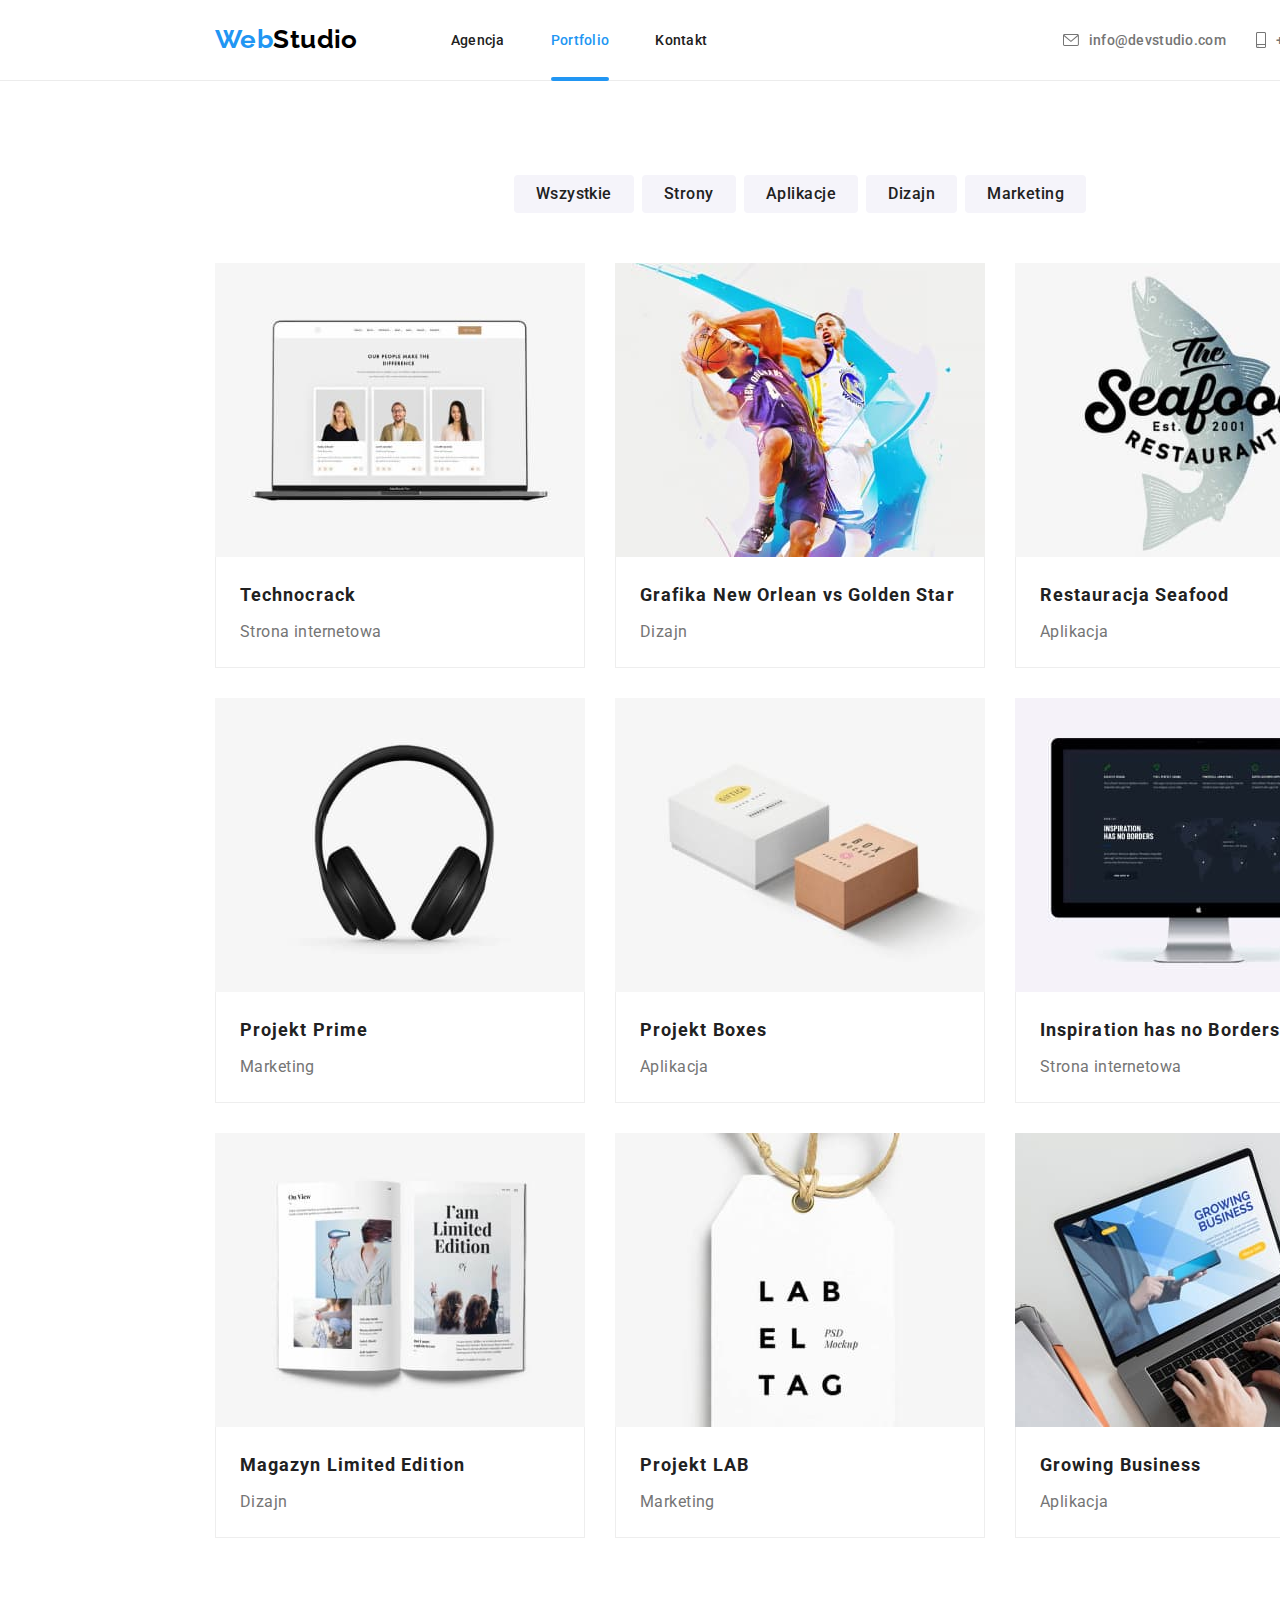
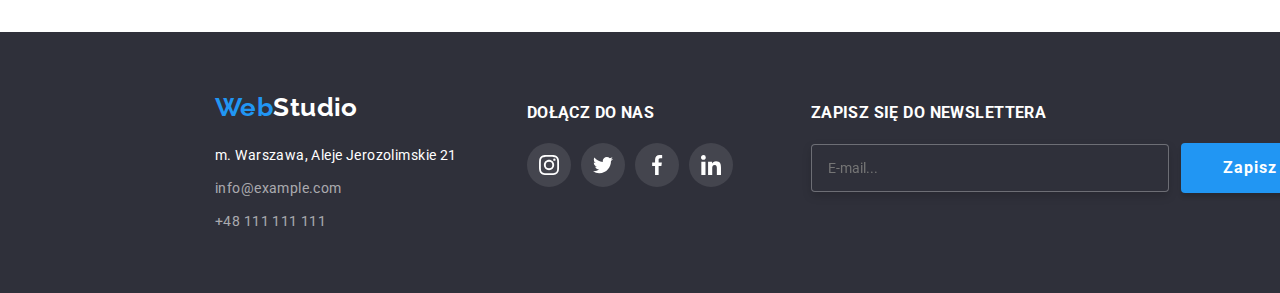
==== commit da57dcc8: "," ====
--- a/portfolio.html
+++ b/portfolio.html
@@ -31,7 +31,7 @@
           <nav>
             <ul class="header__container-nav">
               <li>
-                <a href="index.html" class="header__container-nav-links"
+                <a href="index.html" class="header__container-nav-link"
                   >Agencja</a
                 >
               </li>
@@ -39,12 +39,12 @@
                 <a
                   href="portfolio.html"
                   style="color: #2196f3"
-                  class="header__container-nav-links blue-line"
+                  class="header__container-nav-link blue-line"
                   >Portfolio</a
                 >
               </li>
               <li>
-                <a href="kontakt.html" class="header__container-nav-links"
+                <a href="kontakt.html" class="header__container-nav-link"
                   >Kontakt</a
                 >
               </li>
@@ -55,7 +55,7 @@
             <li>
               <a
                 href="mailto:info@devstudio.com"
-                class="header__container-contacts-links"
+                class="header__container-contacts-link"
               >
                 <svg width="16" height="12">
                   <use href="images/icons.svg#icon-envelope"></use>
@@ -66,7 +66,7 @@
             <li>
               <a
                 href="tel:+48111111111"
-                class="header__container-contacts-links"
+                class="header__container-contacts-link"
               >
                 <svg width="10" height="16">
                   <use href="images/icons.svg#icon-smartphone"></use>
@@ -425,25 +425,25 @@
             </ul>
           </div>
 
-          <form class="footer__container-form">
-            <label for="user_email" class="footer__container-form-label"
-              ><h3 class="footer__container-header">
-                Zapisz się do newslettera
-              </h3>
-              <input
-                class="footer__container-form-label-input"
-                type="email"
-                name="email"
-                placeholder="E-mail..."
-                required
-            /></label>
-            <button class="footer__container-form-button">
-              Zapisz się
-              <svg width="24" height="24">
-                <use href="images/icons.svg#icon-send"></use>
-              </svg>
-            </button>
-          </form>
+          <div class="footer__container-newsletter">
+            <h3 class="footer__container-header">Zapisz się do newslettera</h3>
+            <form class="footer__container-newsletter-form">
+              <label for="user_email">
+                <input
+                  class="footer__container-newsletter-form-input"
+                  type="email"
+                  name="email"
+                  placeholder="E-mail..."
+                  required
+              /></label>
+              <button class="footer__container-newsletter-form-button">
+                Zapisz się
+                <svg width="24" height="24">
+                  <use href="images/icons.svg#icon-send"></use>
+                </svg>
+              </button>
+            </form>
+          </div>
         </div>
       </footer>
     </div>
--- a/css/main.min.css
+++ b/css/main.min.css
@@ -1 +1 @@
-*{padding:0;margin:0;list-style-type:none;text-decoration:none;color:#757575;outline:none}img{display:block}body{font-size:14px;color:#757575;font-family:"Roboto",sans-serif;line-height:1.143;letter-spacing:.03em;background-color:#fff}.wrapper{width:1600px;margin:0 auto}.container{width:1200px;padding:0 15px;margin:0 auto}.logo{font-family:"Raleway",sans-serif;font-weight:700;font-size:26px;line-height:1.193}.logo-color{color:#2196f3}.section{padding:94px 0}.secondary-header{font-weight:700;font-size:36px;line-height:1.167;text-align:center;color:#212121;padding-bottom:50px}.no-padding{padding-bottom:0}.section-background{background-color:#f5f4fa}.header{border-bottom:1px solid #ececec;padding:24px 0 25px 0}.header__container{display:-webkit-box;display:-ms-flexbox;display:flex;-webkit-box-orient:horizontal;-webkit-box-direction:normal;-ms-flex-direction:row;flex-direction:row;-webkit-box-align:center;-ms-flex-align:center;align-items:center;gap:93px}.header__container-logo{color:#000}.header__container-nav{display:-webkit-box;display:-ms-flexbox;display:flex;-webkit-box-orient:horizontal;-webkit-box-direction:normal;-ms-flex-direction:row;flex-direction:row;font-weight:500;letter-spacing:.02em;gap:46px}.header__container-nav-links{-webkit-transition-property:color;transition-property:color;-webkit-transition-duration:250ms;transition-duration:250ms;-webkit-transition-timing-function:cubic-bezier(0.4, 0, 0.2, 1);transition-timing-function:cubic-bezier(0.4, 0, 0.2, 1);color:#212121;position:relative}.header__container-nav-links:hover,.header__container-nav-links:focus{color:#2196f3}.header__container-nav .blue-line:after{content:"";position:absolute;display:block;width:100%;height:4px;right:0;bottom:0;-webkit-transform:translateY(33px);transform:translateY(33px);background-color:#2196f3;border-radius:2px}.header__container-contacts{display:-webkit-box;display:-ms-flexbox;display:flex;-webkit-box-orient:horizontal;-webkit-box-direction:normal;-ms-flex-direction:row;flex-direction:row;font-weight:500;letter-spacing:.02em;gap:30px;margin-left:auto}.header__container-contacts-links{display:-webkit-box;display:-ms-flexbox;display:flex;-webkit-box-align:center;-ms-flex-align:center;align-items:center;-webkit-transition-property:color,fill;transition-property:color,fill;-webkit-transition-duration:250ms;transition-duration:250ms;-webkit-transition-timing-function:cubic-bezier(0.4, 0, 0.2, 1);transition-timing-function:cubic-bezier(0.4, 0, 0.2, 1);gap:10px;fill:#757575}.header__container-contacts-links:hover,.header__container-contacts-links:focus{fill:#2196f3;color:#2196f3}.main{display:-webkit-box;display:-ms-flexbox;display:flex;-webkit-box-orient:vertical;-webkit-box-direction:normal;-ms-flex-direction:column;flex-direction:column;gap:30px;-webkit-box-align:center;-ms-flex-align:center;align-items:center;background:-webkit-gradient(linear, left top, left bottom, from(rgba(47, 48, 58, 0.4)), to(rgba(47, 48, 58, 0.4))),url(../images/background.jpg),no-repeat;background:linear-gradient(rgba(47, 48, 58, 0.4), rgba(47, 48, 58, 0.4)),url(../images/background.jpg),no-repeat;width:100%;padding:200px 452px}.main__header{font-weight:900;font-size:44px;line-height:1.364;text-align:center;letter-spacing:.06em;text-transform:uppercase;color:#fff}.main__button{display:-webkit-box;display:-ms-flexbox;display:flex;-webkit-box-align:center;-ms-flex-align:center;align-items:center;-webkit-transition-property:background-color;transition-property:background-color;-webkit-transition-duration:250ms;transition-duration:250ms;-webkit-transition-timing-function:cubic-bezier(0.4, 0, 0.2, 1);transition-timing-function:cubic-bezier(0.4, 0, 0.2, 1);cursor:pointer;font-weight:700;font-size:16px;line-height:1.875;text-align:center;letter-spacing:.06em;color:#fff;background:#2196f3;-webkit-box-shadow:0px 4px 4px rgba(0,0,0,.1490196078);box-shadow:0px 4px 4px rgba(0,0,0,.1490196078);border-radius:4px;border-style:none;padding:10px 41px 10px 42px}.main__button:hover,.main__button:focus{background-color:#1085e2}.lorem{display:-webkit-box;display:-ms-flexbox;display:flex;-webkit-box-orient:horizontal;-webkit-box-direction:normal;-ms-flex-direction:row;flex-direction:row;gap:30px}.lorem__list{display:-webkit-box;display:-ms-flexbox;display:flex;-webkit-box-orient:vertical;-webkit-box-direction:normal;-ms-flex-direction:column;flex-direction:column;gap:10px}.lorem__list-container{display:-webkit-box;display:-ms-flexbox;display:flex;-webkit-box-align:center;-ms-flex-align:center;align-items:center;-webkit-box-pack:center;-ms-flex-pack:center;justify-content:center;padding:25px 0;background-color:#f5f4fa;border-radius:4px}.lorem__list-header{font-weight:700;text-transform:uppercase;color:#212121;padding-top:20px}.lorem__list-paragraph{line-height:1.715}.work{display:-webkit-box;display:-ms-flexbox;display:flex;-webkit-box-orient:horizontal;-webkit-box-direction:normal;-ms-flex-direction:row;flex-direction:row;gap:30px}.work__list{position:relative}.work__list-overlay{display:-webkit-box;display:-ms-flexbox;display:flex;-webkit-box-align:center;-ms-flex-align:center;align-items:center;-webkit-box-pack:center;-ms-flex-pack:center;justify-content:center;position:absolute;background-color:rgba(47,48,58,.8);width:100%;height:70px;bottom:0;left:0;font-weight:700;text-transform:uppercase;color:#fff}.team{display:-webkit-box;display:-ms-flexbox;display:flex;-webkit-box-orient:horizontal;-webkit-box-direction:normal;-ms-flex-direction:row;flex-direction:row;gap:30px}.team__list{background-color:#fff;-webkit-box-shadow:0px 1px 3px rgba(0,0,0,.1215686275),0px 1px 1px rgba(0,0,0,.1411764706),0px 2px 1px rgba(0,0,0,.2);box-shadow:0px 1px 3px rgba(0,0,0,.1215686275),0px 1px 1px rgba(0,0,0,.1411764706),0px 2px 1px rgba(0,0,0,.2);border-radius:0px 0px 4px 4px;font-size:16px;line-height:1.188;text-align:center}.team__list-figcaption{display:-webkit-box;display:-ms-flexbox;display:flex;-webkit-box-orient:vertical;-webkit-box-direction:normal;-ms-flex-direction:column;flex-direction:column;gap:10px;padding:30px 0}.team__list-figcaption-header{color:#212121;font-weight:500}.team__list-figcaption-social{display:-webkit-box;display:-ms-flexbox;display:flex;-webkit-box-orient:horizontal;-webkit-box-direction:normal;-ms-flex-direction:row;flex-direction:row;-webkit-box-pack:center;-ms-flex-pack:center;justify-content:center;gap:10px;padding-top:6px}.team__list-figcaption-social-links{-webkit-transition-property:background-color,fill;transition-property:background-color,fill;-webkit-transition-duration:250ms;transition-duration:250ms;-webkit-transition-timing-function:cubic-bezier(0.4, 0, 0.2, 1);transition-timing-function:cubic-bezier(0.4, 0, 0.2, 1);display:block;width:44px;height:44px;fill:#afb1b8;border-radius:50%}.team__list-figcaption-social-links:hover,.team__list-figcaption-social-links:focus{background:#2196f3;fill:#fff}.clients{display:-webkit-box;display:-ms-flexbox;display:flex;-webkit-box-orient:horizontal;-webkit-box-direction:normal;-ms-flex-direction:row;flex-direction:row;gap:30px}.clients__links{-webkit-transition-property:border,fill;transition-property:border,fill;-webkit-transition-duration:250ms;transition-duration:250ms;-webkit-transition-timing-function:cubic-bezier(0.4, 0, 0.2, 1);transition-timing-function:cubic-bezier(0.4, 0, 0.2, 1);display:block;width:170px;height:92px;border:1px solid #afb1b8;fill:#afb1b8;border-radius:4px}.clients__links:hover,.clients__links:focus{fill:#2196f3;border:1px solid #2196f3}.portfolio{display:-webkit-box;display:-ms-flexbox;display:flex;-webkit-box-orient:vertical;-webkit-box-direction:normal;-ms-flex-direction:column;flex-direction:column;gap:50px}.portfolio__buttons{display:-webkit-box;display:-ms-flexbox;display:flex;-webkit-box-orient:horizontal;-webkit-box-direction:normal;-ms-flex-direction:row;flex-direction:row;gap:8px;-webkit-box-pack:center;-ms-flex-pack:center;justify-content:center}.portfolio__buttons-button{-webkit-transition-property:background-color,color;transition-property:background-color,color;-webkit-transition-duration:250ms;transition-duration:250ms;-webkit-transition-timing-function:cubic-bezier(0.4, 0, 0.2, 1);transition-timing-function:cubic-bezier(0.4, 0, 0.2, 1);cursor:pointer;background:#f5f4fa;border-radius:4px;font-weight:500;font-size:16px;line-height:26px;letter-spacing:.03em;color:#212121;padding:6px 22px;border-style:none}.portfolio__buttons-button:hover,.portfolio__buttons-button:focus{background-color:#2196f3;color:#fff}.portfolio__cards{display:-webkit-box;display:-ms-flexbox;display:flex;-ms-flex-wrap:wrap;flex-wrap:wrap;gap:30px}.portfolio__cards-item{-webkit-transition-property:-webkit-box-shadow;transition-property:-webkit-box-shadow;transition-property:box-shadow;transition-property:box-shadow, -webkit-box-shadow;-webkit-transition-duration:250ms;transition-duration:250ms;-webkit-transition-timing-function:cubic-bezier(0.4, 0, 0.2, 1);transition-timing-function:cubic-bezier(0.4, 0, 0.2, 1);cursor:pointer;position:relative;overflow:hidden;-ms-flex-preferred-size:calc((100% - 60px)/3);flex-basis:calc((100% - 60px)/3)}.portfolio__cards-item:hover,.portfolio__cards-item:focus{-webkit-box-shadow:0px 1px 1px rgba(0,0,0,.1215686275),0px 4px 4px rgba(0,0,0,.0588235294),1px 4px 6px rgba(0,0,0,.1607843137);box-shadow:0px 1px 1px rgba(0,0,0,.1215686275),0px 4px 4px rgba(0,0,0,.0588235294),1px 4px 6px rgba(0,0,0,.1607843137)}.portfolio__cards-item:hover .portfolio__cards-item-overlay{-webkit-transform:translateY(0);transform:translateY(0)}.portfolio__cards-item-overlay{-webkit-transition-property:-webkit-transform;transition-property:-webkit-transform;transition-property:transform;transition-property:transform, -webkit-transform;-webkit-transition-duration:250ms;transition-duration:250ms;-webkit-transition-timing-function:cubic-bezier(0.4, 0, 0.2, 1);transition-timing-function:cubic-bezier(0.4, 0, 0.2, 1);position:absolute;width:100%;height:100%;top:0;left:0;font-size:18px;line-height:1.556;color:#fff;background-color:rgba(33,150,243,.8980392157);-webkit-transform:translateY(100%);transform:translateY(100%);padding:49px 45px 0 24px}.portfolio__cards-item-figcaption{display:-webkit-box;display:-ms-flexbox;display:flex;-webkit-box-orient:vertical;-webkit-box-direction:normal;-ms-flex-direction:column;flex-direction:column;gap:4px;padding:20px 0 20px 24px;position:relative;background-color:#fff;border-right:1px solid #eee;border-bottom:1px solid #eee;border-left:1px solid #eee}.portfolio__cards-item-header{font-weight:700;font-size:18px;line-height:2;letter-spacing:.06em;color:#212121}.portfolio__cards-item-paragraph{font-size:16px;line-height:1.875}.footer{background-color:#2f303a;padding:60px 0}.footer__container{display:-webkit-box;display:-ms-flexbox;display:flex;-webkit-box-orient:horizontal;-webkit-box-direction:normal;-ms-flex-direction:row;flex-direction:row;gap:70px}.footer__container-header{font-weight:700;text-transform:uppercase;color:#fff}.footer__container-address{display:-webkit-box;display:-ms-flexbox;display:flex;-webkit-box-orient:vertical;-webkit-box-direction:normal;-ms-flex-direction:column;flex-direction:column;gap:20px}.footer__container-address-logo{color:#fff}.footer__container-address-links{display:-webkit-box;display:-ms-flexbox;display:flex;-webkit-box-orient:vertical;-webkit-box-direction:normal;-ms-flex-direction:column;flex-direction:column;gap:9px;font-style:normal;line-height:1.715}.footer__container-address-links-paragraph{color:#fff}.footer__container-address-links-link{-webkit-transition-property:color;transition-property:color;-webkit-transition-duration:250ms;transition-duration:250ms;-webkit-transition-timing-function:cubic-bezier(0.4, 0, 0.2, 1);transition-timing-function:cubic-bezier(0.4, 0, 0.2, 1);color:rgba(255,255,255,.6)}.footer__container-address-links-link:hover,.footer__container-address-links-link:focus{color:#2196f3}.footer__container-socials{display:-webkit-box;display:-ms-flexbox;display:flex;-webkit-box-orient:vertical;-webkit-box-direction:normal;-ms-flex-direction:column;flex-direction:column;gap:20px;padding-top:12px}.footer__container-socials-icons{display:-webkit-box;display:-ms-flexbox;display:flex;-webkit-box-orient:horizontal;-webkit-box-direction:normal;-ms-flex-direction:row;flex-direction:row;gap:10px}.footer__container-socials-icons-icon{-webkit-transition-property:background-color;transition-property:background-color;-webkit-transition-duration:250ms;transition-duration:250ms;-webkit-transition-timing-function:cubic-bezier(0.4, 0, 0.2, 1);transition-timing-function:cubic-bezier(0.4, 0, 0.2, 1);display:block;background-color:rgba(255,255,255,.1019607843);width:44px;height:44px;fill:#fff;border-radius:50%}.footer__container-socials-icons-icon:hover,.footer__container-socials-icons-icon:focus{background-color:#2196f3}.footer__container-form{display:-webkit-box;display:-ms-flexbox;display:flex;-webkit-box-orient:horizontal;-webkit-box-direction:normal;-ms-flex-direction:row;flex-direction:row;gap:12px;padding:12px 0 0 8px}.footer__container-form-label{display:-webkit-box;display:-ms-flexbox;display:flex;-webkit-box-orient:vertical;-webkit-box-direction:normal;-ms-flex-direction:column;flex-direction:column;gap:20px}.footer__container-form-label-input{-webkit-transition-property:border;transition-property:border;-webkit-transition-duration:250ms;transition-duration:250ms;-webkit-transition-timing-function:cubic-bezier(0.4, 0, 0.2, 1);transition-timing-function:cubic-bezier(0.4, 0, 0.2, 1);-webkit-filter:drop-shadow(0px 4px 4px rgba(0, 0, 0, 0.1490196078));filter:drop-shadow(0px 4px 4px rgba(0, 0, 0, 0.1490196078));width:358px;height:50px;background-color:#2f303a;padding:15px 16px;border:1px solid rgba(255,255,255,.3019607843);border-radius:4px}.footer__container-form-label-input:hover,.footer__container-form-label-input:focus{border:1px solid #2196f3}.footer__container-form-button{display:-webkit-box;display:-ms-flexbox;display:flex;-webkit-box-orient:horizontal;-webkit-box-direction:normal;-ms-flex-direction:row;flex-direction:row;-webkit-transition-property:background-color;transition-property:background-color;-webkit-transition-duration:250ms;transition-duration:250ms;-webkit-transition-timing-function:cubic-bezier(0.4, 0, 0.2, 1);transition-timing-function:cubic-bezier(0.4, 0, 0.2, 1);cursor:pointer;gap:24px;-webkit-box-align:center;-ms-flex-align:center;align-items:center;padding:10px 28px 10px 42px;margin:auto 0;background-color:#2196f3;-webkit-box-shadow:0px 4px 4px rgba(0,0,0,.1490196078);box-shadow:0px 4px 4px rgba(0,0,0,.1490196078);border-radius:4px;border-style:none;font-weight:700;font-size:16px;line-height:1.875;letter-spacing:.06em;color:#fff;fill:#fff}.footer__container-form-button:hover,.footer__container-form-button:focus{background-color:#1085e2}.is-hidden{opacity:0;pointer-events:none;visibility:hidden}.is-hidden .modal{-webkit-transform:scale(0.7);transform:scale(0.7)}.modal{-webkit-transition-property:-webkit-transform;transition-property:-webkit-transform;transition-property:transform;transition-property:transform, -webkit-transform;-webkit-transition-duration:250ms;transition-duration:250ms;-webkit-transition-timing-function:cubic-bezier(0.4, 0, 0.2, 1);transition-timing-function:cubic-bezier(0.4, 0, 0.2, 1);position:absolute;width:528px;height:581px;left:50%;top:50%;translate:-50% -50%;background:#fff;-webkit-box-shadow:0px 1px 3px rgba(0,0,0,.1215686275),0px 1px 1px rgba(0,0,0,.1411764706),0px 2px 1px rgba(0,0,0,.2);box-shadow:0px 1px 3px rgba(0,0,0,.1215686275),0px 1px 1px rgba(0,0,0,.1411764706),0px 2px 1px rgba(0,0,0,.2);border-radius:4px;padding:40px 40px}.modal__is-hidden{opacity:0;pointer-events:none;visibility:hidden}.modal__background{-webkit-transition-property:visibility,opacity;transition-property:visibility,opacity;-webkit-transition-duration:250ms;transition-duration:250ms;-webkit-transition-timing-function:cubic-bezier(0.4, 0, 0.2, 1);transition-timing-function:cubic-bezier(0.4, 0, 0.2, 1);width:100%;height:100%;background-color:rgba(0,0,0,.2);top:0;left:0;position:absolute}.modal__button-exit{position:absolute;top:8px;right:8px;border-style:none;border-radius:50%;width:30px;height:30px}.modal__button-exit-svg{-webkit-transition-property:background-color,fill;transition-property:background-color,fill;-webkit-transition-duration:250ms;transition-duration:250ms;-webkit-transition-timing-function:cubic-bezier(0.4, 0, 0.2, 1);transition-timing-function:cubic-bezier(0.4, 0, 0.2, 1);cursor:pointer;width:30px;height:30px;border-radius:50%;background-color:#fff;border:1px solid rgba(0,0,0,.1019607843);fill:#000}.modal__button-exit:hover svg,.modal__button-exit:focus svg{fill:#fff;background-color:#2196f3}.modal__header{font-weight:700;font-size:20px;line-height:1.15;text-align:center;color:#212121;padding-bottom:12px}.modal__form{display:-webkit-box;display:-ms-flexbox;display:flex;-webkit-box-orient:vertical;-webkit-box-direction:normal;-ms-flex-direction:column;flex-direction:column;gap:10px}.modal__form-label{display:-webkit-box;display:-ms-flexbox;display:flex;-webkit-box-orient:vertical;-webkit-box-direction:normal;-ms-flex-direction:column;flex-direction:column;gap:4px;position:relative}.modal__form-label:hover .modal__form-label-input,.modal__form-label:focus-within .modal__form-label-input{border:1px solid #2196f3}.modal__form-label:hover .modal__form-label-svg,.modal__form-label:focus-within .modal__form-label-svg{fill:#2196f3}.modal__form-label-paragraph{font-size:12px;line-height:1.167;letter-spacing:.01em}.modal__form-label-input{-webkit-transition-property:border;transition-property:border;-webkit-transition-duration:250ms;transition-duration:250ms;-webkit-transition-timing-function:cubic-bezier(0.4, 0, 0.2, 1);transition-timing-function:cubic-bezier(0.4, 0, 0.2, 1);border:1px solid rgba(33,33,33,.2);border-radius:4px;width:100%;height:40px;padding:0 32px;color:#212121}.modal__form-label-svg{-webkit-transition-property:fill;transition-property:fill;-webkit-transition-duration:250ms;transition-duration:250ms;-webkit-transition-timing-function:cubic-bezier(0.4, 0, 0.2, 1);transition-timing-function:cubic-bezier(0.4, 0, 0.2, 1);width:18px;height:18px;position:absolute;top:29px;left:12px;pointer-events:none;fill:#212121}.modal__form-label-textarea{-webkit-transition-property:border;transition-property:border;-webkit-transition-duration:250ms;transition-duration:250ms;-webkit-transition-timing-function:cubic-bezier(0.4, 0, 0.2, 1);transition-timing-function:cubic-bezier(0.4, 0, 0.2, 1);resize:none;width:448px;height:120px;padding:12px 16px;border:1px solid rgba(33,33,33,.2);border-radius:4px;color:#212121}.modal__form-label-textarea:hover,.modal__form-label-textarea:focus{border:1px solid #2196f3}.modal__form-checkbox{display:-webkit-box;display:-ms-flexbox;display:flex;-webkit-box-orient:horizontal;-webkit-box-direction:normal;-ms-flex-direction:row;flex-direction:row;-webkit-box-align:center;-ms-flex-align:center;align-items:center;gap:8px;position:relative;padding:10px 0 20px 15px}.modal__form-checkbox-input:checked~.modal__form-checkbox-svg{background-color:#2196f3;fill:#2196f3}.modal__form-checkbox-input{cursor:pointer;opacity:0;width:16px;height:15px;pointer-events:visible}.modal__form-checkbox-svg{-webkit-transition-property:background-color,fill;transition-property:background-color,fill;-webkit-transition-duration:250ms;transition-duration:250ms;-webkit-transition-timing-function:cubic-bezier(0.4, 0, 0.2, 1);transition-timing-function:cubic-bezier(0.4, 0, 0.2, 1);cursor:pointer;position:absolute;display:block;width:16px;height:15px;border-radius:2px;fill:#212121}.modal__form-checkbox-svg:hover,.modal__form-checkbox-svg:focus{fill:#2196f3}.modal__form-checkbox-svg-vector{fill:#fff}.modal__form-checkbox-paragraph{line-height:1.715}.modal__form-checkbox-paragraph-links{-webkit-transition-property:color;transition-property:color;-webkit-transition-duration:250ms;transition-duration:250ms;-webkit-transition-timing-function:cubic-bezier(0.4, 0, 0.2, 1);transition-timing-function:cubic-bezier(0.4, 0, 0.2, 1);text-decoration:underline;color:#2196f3}.modal__form-checkbox-paragraph-links:hover,.modal__form-checkbox-paragraph-links:focus{color:#1085e2}.modal__form-button{display:-webkit-box;display:-ms-flexbox;display:flex;-webkit-box-align:center;-ms-flex-align:center;align-items:center;-webkit-transition-property:background-color;transition-property:background-color;-webkit-transition-duration:250ms;transition-duration:250ms;-webkit-transition-timing-function:cubic-bezier(0.4, 0, 0.2, 1);transition-timing-function:cubic-bezier(0.4, 0, 0.2, 1);cursor:pointer;font-weight:700;font-size:16px;line-height:1.875;letter-spacing:.06em;color:#fff;margin:0 auto;background-color:#2196f3;border-style:none;padding:10px 76px;-webkit-box-shadow:0px 4px 4px rgba(0,0,0,.1490196078);box-shadow:0px 4px 4px rgba(0,0,0,.1490196078);border-radius:4px}.modal__form-button:hover,.modal__form-button:focus{background-color:#1085e2}/*# sourceMappingURL=main.min.css.map */+*{padding:0;margin:0;list-style-type:none;text-decoration:none;color:#757575;outline:none}img{display:block}body{font-size:14px;color:#757575;font-family:"Roboto",sans-serif;line-height:1.143;letter-spacing:.03em;background-color:#fff}.wrapper{width:1600px;margin:0 auto}.container{width:1200px;padding:0 15px;margin:0 auto}.logo{font-family:"Raleway",sans-serif;font-weight:700;font-size:26px;line-height:1.193}.logo-color{color:#2196f3}.section{padding:94px 0}.secondary-header{font-weight:700;font-size:36px;line-height:1.167;text-align:center;color:#212121;padding-bottom:50px}.no-padding{padding-bottom:0}.section-background{background-color:#f5f4fa}.header{border-bottom:1px solid #ececec;padding:24px 0 25px 0}.header__container{display:-webkit-box;display:-ms-flexbox;display:flex;-webkit-box-orient:horizontal;-webkit-box-direction:normal;-ms-flex-direction:row;flex-direction:row;-webkit-box-align:center;-ms-flex-align:center;align-items:center;gap:93px}.header__container-logo{color:#000}.header__container-nav{display:-webkit-box;display:-ms-flexbox;display:flex;-webkit-box-orient:horizontal;-webkit-box-direction:normal;-ms-flex-direction:row;flex-direction:row;font-weight:500;letter-spacing:.02em;gap:46px}.header__container-nav-link{-webkit-transition-property:color;transition-property:color;-webkit-transition-duration:250ms;transition-duration:250ms;-webkit-transition-timing-function:cubic-bezier(0.4, 0, 0.2, 1);transition-timing-function:cubic-bezier(0.4, 0, 0.2, 1);color:#212121;position:relative}.header__container-nav-link:hover,.header__container-nav-link:focus{color:#2196f3}.header__container-nav .blue-line:after{content:"";position:absolute;display:block;width:100%;height:4px;right:0;bottom:0;-webkit-transform:translateY(33px);transform:translateY(33px);background-color:#2196f3;border-radius:2px}.header__container-contacts{display:-webkit-box;display:-ms-flexbox;display:flex;-webkit-box-orient:horizontal;-webkit-box-direction:normal;-ms-flex-direction:row;flex-direction:row;font-weight:500;letter-spacing:.02em;gap:30px;margin-left:auto}.header__container-contacts-link{display:-webkit-box;display:-ms-flexbox;display:flex;-webkit-box-align:center;-ms-flex-align:center;align-items:center;-webkit-transition-property:color,fill;transition-property:color,fill;-webkit-transition-duration:250ms;transition-duration:250ms;-webkit-transition-timing-function:cubic-bezier(0.4, 0, 0.2, 1);transition-timing-function:cubic-bezier(0.4, 0, 0.2, 1);gap:10px;fill:#757575}.header__container-contacts-link:hover,.header__container-contacts-link:focus{fill:#2196f3;color:#2196f3}.main{display:-webkit-box;display:-ms-flexbox;display:flex;-webkit-box-orient:vertical;-webkit-box-direction:normal;-ms-flex-direction:column;flex-direction:column;gap:30px;-webkit-box-align:center;-ms-flex-align:center;align-items:center;background:-webkit-gradient(linear, left top, left bottom, from(rgba(47, 48, 58, 0.4)), to(rgba(47, 48, 58, 0.4))),url(../images/background.jpg),no-repeat;background:linear-gradient(rgba(47, 48, 58, 0.4), rgba(47, 48, 58, 0.4)),url(../images/background.jpg),no-repeat;width:100%;padding:200px 452px}.main__header{font-weight:900;font-size:44px;line-height:1.364;text-align:center;letter-spacing:.06em;text-transform:uppercase;color:#fff}.main__button{display:-webkit-box;display:-ms-flexbox;display:flex;-webkit-box-align:center;-ms-flex-align:center;align-items:center;-webkit-transition-property:background-color;transition-property:background-color;-webkit-transition-duration:250ms;transition-duration:250ms;-webkit-transition-timing-function:cubic-bezier(0.4, 0, 0.2, 1);transition-timing-function:cubic-bezier(0.4, 0, 0.2, 1);cursor:pointer;font-weight:700;font-size:16px;line-height:1.875;text-align:center;letter-spacing:.06em;color:#fff;background:#2196f3;-webkit-box-shadow:0px 4px 4px rgba(0,0,0,.1490196078);box-shadow:0px 4px 4px rgba(0,0,0,.1490196078);border-radius:4px;border-style:none;padding:10px 41px 10px 42px}.main__button:hover,.main__button:focus{background-color:#1085e2}.lorem{display:-webkit-box;display:-ms-flexbox;display:flex;-webkit-box-orient:horizontal;-webkit-box-direction:normal;-ms-flex-direction:row;flex-direction:row;gap:30px}.lorem__list{display:-webkit-box;display:-ms-flexbox;display:flex;-webkit-box-orient:vertical;-webkit-box-direction:normal;-ms-flex-direction:column;flex-direction:column;gap:10px}.lorem__list-container{display:-webkit-box;display:-ms-flexbox;display:flex;-webkit-box-align:center;-ms-flex-align:center;align-items:center;-webkit-box-pack:center;-ms-flex-pack:center;justify-content:center;padding:25px 0;background-color:#f5f4fa;border-radius:4px}.lorem__list-header{font-weight:700;text-transform:uppercase;color:#212121;padding-top:20px}.lorem__list-paragraph{line-height:1.715}.work{display:-webkit-box;display:-ms-flexbox;display:flex;-webkit-box-orient:horizontal;-webkit-box-direction:normal;-ms-flex-direction:row;flex-direction:row;gap:30px}.work__list{position:relative}.work__list-overlay{display:-webkit-box;display:-ms-flexbox;display:flex;-webkit-box-align:center;-ms-flex-align:center;align-items:center;-webkit-box-pack:center;-ms-flex-pack:center;justify-content:center;position:absolute;background-color:rgba(47,48,58,.8);width:100%;height:70px;bottom:0;left:0;font-weight:700;text-transform:uppercase;color:#fff}.team{display:-webkit-box;display:-ms-flexbox;display:flex;-webkit-box-orient:horizontal;-webkit-box-direction:normal;-ms-flex-direction:row;flex-direction:row;gap:30px}.team__list{background-color:#fff;-webkit-box-shadow:0px 1px 3px rgba(0,0,0,.1215686275),0px 1px 1px rgba(0,0,0,.1411764706),0px 2px 1px rgba(0,0,0,.2);box-shadow:0px 1px 3px rgba(0,0,0,.1215686275),0px 1px 1px rgba(0,0,0,.1411764706),0px 2px 1px rgba(0,0,0,.2);border-radius:0px 0px 4px 4px;font-size:16px;line-height:1.188;text-align:center}.team__list-figcaption{display:-webkit-box;display:-ms-flexbox;display:flex;-webkit-box-orient:vertical;-webkit-box-direction:normal;-ms-flex-direction:column;flex-direction:column;gap:10px;padding:30px 0}.team__list-figcaption-header{color:#212121;font-weight:500}.team__list-figcaption-social{display:-webkit-box;display:-ms-flexbox;display:flex;-webkit-box-orient:horizontal;-webkit-box-direction:normal;-ms-flex-direction:row;flex-direction:row;-webkit-box-pack:center;-ms-flex-pack:center;justify-content:center;gap:10px;padding-top:6px}.team__list-figcaption-social-link{-webkit-transition-property:background-color,fill;transition-property:background-color,fill;-webkit-transition-duration:250ms;transition-duration:250ms;-webkit-transition-timing-function:cubic-bezier(0.4, 0, 0.2, 1);transition-timing-function:cubic-bezier(0.4, 0, 0.2, 1);display:block;width:44px;height:44px;fill:#afb1b8;border-radius:50%}.team__list-figcaption-social-link:hover,.team__list-figcaption-social-link:focus{background:#2196f3;fill:#fff}.clients{display:-webkit-box;display:-ms-flexbox;display:flex;-webkit-box-orient:horizontal;-webkit-box-direction:normal;-ms-flex-direction:row;flex-direction:row;gap:30px}.clients__link{-webkit-transition-property:border,fill;transition-property:border,fill;-webkit-transition-duration:250ms;transition-duration:250ms;-webkit-transition-timing-function:cubic-bezier(0.4, 0, 0.2, 1);transition-timing-function:cubic-bezier(0.4, 0, 0.2, 1);display:block;width:170px;height:92px;border:1px solid #afb1b8;fill:#afb1b8;border-radius:4px}.clients__link:hover,.clients__link:focus{fill:#2196f3;border:1px solid #2196f3}.portfolio{display:-webkit-box;display:-ms-flexbox;display:flex;-webkit-box-orient:vertical;-webkit-box-direction:normal;-ms-flex-direction:column;flex-direction:column;gap:50px}.portfolio__buttons{display:-webkit-box;display:-ms-flexbox;display:flex;-webkit-box-orient:horizontal;-webkit-box-direction:normal;-ms-flex-direction:row;flex-direction:row;gap:8px;-webkit-box-pack:center;-ms-flex-pack:center;justify-content:center}.portfolio__buttons-button{-webkit-transition-property:background-color,color;transition-property:background-color,color;-webkit-transition-duration:250ms;transition-duration:250ms;-webkit-transition-timing-function:cubic-bezier(0.4, 0, 0.2, 1);transition-timing-function:cubic-bezier(0.4, 0, 0.2, 1);cursor:pointer;background:#f5f4fa;border-radius:4px;font-weight:500;font-size:16px;line-height:26px;letter-spacing:.03em;color:#212121;padding:6px 22px;border-style:none}.portfolio__buttons-button:hover,.portfolio__buttons-button:focus{background-color:#2196f3;color:#fff}.portfolio__cards{display:-webkit-box;display:-ms-flexbox;display:flex;-ms-flex-wrap:wrap;flex-wrap:wrap;gap:30px}.portfolio__cards-item{-webkit-transition-property:-webkit-box-shadow;transition-property:-webkit-box-shadow;transition-property:box-shadow;transition-property:box-shadow, -webkit-box-shadow;-webkit-transition-duration:250ms;transition-duration:250ms;-webkit-transition-timing-function:cubic-bezier(0.4, 0, 0.2, 1);transition-timing-function:cubic-bezier(0.4, 0, 0.2, 1);cursor:pointer;position:relative;overflow:hidden;-ms-flex-preferred-size:calc((100% - 60px)/3);flex-basis:calc((100% - 60px)/3)}.portfolio__cards-item:hover,.portfolio__cards-item:focus{-webkit-box-shadow:0px 1px 1px rgba(0,0,0,.1215686275),0px 4px 4px rgba(0,0,0,.0588235294),1px 4px 6px rgba(0,0,0,.1607843137);box-shadow:0px 1px 1px rgba(0,0,0,.1215686275),0px 4px 4px rgba(0,0,0,.0588235294),1px 4px 6px rgba(0,0,0,.1607843137)}.portfolio__cards-item:hover .portfolio__cards-item-overlay{-webkit-transform:translateY(0);transform:translateY(0)}.portfolio__cards-item-overlay{-webkit-transition-property:-webkit-transform;transition-property:-webkit-transform;transition-property:transform;transition-property:transform, -webkit-transform;-webkit-transition-duration:250ms;transition-duration:250ms;-webkit-transition-timing-function:cubic-bezier(0.4, 0, 0.2, 1);transition-timing-function:cubic-bezier(0.4, 0, 0.2, 1);position:absolute;width:100%;height:100%;top:0;left:0;font-size:18px;line-height:1.556;color:#fff;background-color:rgba(33,150,243,.8980392157);-webkit-transform:translateY(100%);transform:translateY(100%);padding:49px 45px 0 24px}.portfolio__cards-item-figcaption{display:-webkit-box;display:-ms-flexbox;display:flex;-webkit-box-orient:vertical;-webkit-box-direction:normal;-ms-flex-direction:column;flex-direction:column;gap:4px;padding:20px 24px;position:relative;background-color:#fff;border-right:1px solid #eee;border-bottom:1px solid #eee;border-left:1px solid #eee}.portfolio__cards-item-header{font-weight:700;font-size:18px;line-height:2;letter-spacing:.06em;color:#212121}.portfolio__cards-item-paragraph{font-size:16px;line-height:1.875}.footer{background-color:#2f303a;padding:60px 0}.footer__container{display:-webkit-box;display:-ms-flexbox;display:flex;-webkit-box-orient:horizontal;-webkit-box-direction:normal;-ms-flex-direction:row;flex-direction:row;gap:70px}.footer__container-header{font-weight:700;text-transform:uppercase;color:#fff}.footer__container-address{display:-webkit-box;display:-ms-flexbox;display:flex;-webkit-box-orient:vertical;-webkit-box-direction:normal;-ms-flex-direction:column;flex-direction:column;gap:20px}.footer__container-address-logo{color:#fff}.footer__container-address-links{display:-webkit-box;display:-ms-flexbox;display:flex;-webkit-box-orient:vertical;-webkit-box-direction:normal;-ms-flex-direction:column;flex-direction:column;gap:9px;font-style:normal;line-height:1.715}.footer__container-address-links-paragraph{color:#fff}.footer__container-address-links-link{-webkit-transition-property:color;transition-property:color;-webkit-transition-duration:250ms;transition-duration:250ms;-webkit-transition-timing-function:cubic-bezier(0.4, 0, 0.2, 1);transition-timing-function:cubic-bezier(0.4, 0, 0.2, 1);color:rgba(255,255,255,.6)}.footer__container-address-links-link:hover,.footer__container-address-links-link:focus{color:#2196f3}.footer__container-socials{display:-webkit-box;display:-ms-flexbox;display:flex;-webkit-box-orient:vertical;-webkit-box-direction:normal;-ms-flex-direction:column;flex-direction:column;gap:20px;padding-top:12px}.footer__container-socials-icons{display:-webkit-box;display:-ms-flexbox;display:flex;-webkit-box-orient:horizontal;-webkit-box-direction:normal;-ms-flex-direction:row;flex-direction:row;gap:10px}.footer__container-socials-icons-icon{-webkit-transition-property:background-color;transition-property:background-color;-webkit-transition-duration:250ms;transition-duration:250ms;-webkit-transition-timing-function:cubic-bezier(0.4, 0, 0.2, 1);transition-timing-function:cubic-bezier(0.4, 0, 0.2, 1);display:block;background-color:rgba(255,255,255,.1019607843);width:44px;height:44px;fill:#fff;border-radius:50%}.footer__container-socials-icons-icon:hover,.footer__container-socials-icons-icon:focus{background-color:#2196f3}.footer__container-newsletter{display:-webkit-box;display:-ms-flexbox;display:flex;-webkit-box-orient:vertical;-webkit-box-direction:normal;-ms-flex-direction:column;flex-direction:column;gap:20px;padding:12px 0 0 8px}.footer__container-newsletter-form{display:-webkit-box;display:-ms-flexbox;display:flex;-webkit-box-orient:horizontal;-webkit-box-direction:normal;-ms-flex-direction:row;flex-direction:row;gap:12px;-webkit-box-align:center;-ms-flex-align:center;align-items:center}.footer__container-newsletter-form-input{-webkit-transition-property:border;transition-property:border;-webkit-transition-duration:250ms;transition-duration:250ms;-webkit-transition-timing-function:cubic-bezier(0.4, 0, 0.2, 1);transition-timing-function:cubic-bezier(0.4, 0, 0.2, 1);-webkit-filter:drop-shadow(0px 4px 4px rgba(0, 0, 0, 0.1490196078));filter:drop-shadow(0px 4px 4px rgba(0, 0, 0, 0.1490196078));width:358px;background-color:#2f303a;padding:15px 16px;border:1px solid rgba(255,255,255,.3019607843);border-radius:4px}.footer__container-newsletter-form-input:hover,.footer__container-newsletter-form-input:focus{border:1px solid #2196f3}.footer__container-newsletter-form-button{display:-webkit-box;display:-ms-flexbox;display:flex;-webkit-box-orient:horizontal;-webkit-box-direction:normal;-ms-flex-direction:row;flex-direction:row;-webkit-transition-property:background-color;transition-property:background-color;-webkit-transition-duration:250ms;transition-duration:250ms;-webkit-transition-timing-function:cubic-bezier(0.4, 0, 0.2, 1);transition-timing-function:cubic-bezier(0.4, 0, 0.2, 1);cursor:pointer;gap:24px;-webkit-box-align:center;-ms-flex-align:center;align-items:center;padding:10px 28px 10px 42px;margin:auto 0;background-color:#2196f3;-webkit-box-shadow:0px 4px 4px rgba(0,0,0,.1490196078);box-shadow:0px 4px 4px rgba(0,0,0,.1490196078);border-radius:4px;border-style:none;font-weight:700;font-size:16px;line-height:1.875;letter-spacing:.06em;color:#fff;fill:#fff}.footer__container-newsletter-form-button:hover,.footer__container-newsletter-form-button:focus{background-color:#1085e2}.is-hidden{opacity:0;pointer-events:none;visibility:hidden}.is-hidden .modal{-webkit-transform:scale(0.7);transform:scale(0.7)}.modal{-webkit-transition-property:-webkit-transform;transition-property:-webkit-transform;transition-property:transform;transition-property:transform, -webkit-transform;-webkit-transition-duration:250ms;transition-duration:250ms;-webkit-transition-timing-function:cubic-bezier(0.4, 0, 0.2, 1);transition-timing-function:cubic-bezier(0.4, 0, 0.2, 1);position:absolute;width:528px;height:581px;left:50%;top:50%;translate:-50% -50%;background:#fff;-webkit-box-shadow:0px 1px 3px rgba(0,0,0,.1215686275),0px 1px 1px rgba(0,0,0,.1411764706),0px 2px 1px rgba(0,0,0,.2);box-shadow:0px 1px 3px rgba(0,0,0,.1215686275),0px 1px 1px rgba(0,0,0,.1411764706),0px 2px 1px rgba(0,0,0,.2);border-radius:4px;padding:40px 40px}.modal__is-hidden{opacity:0;pointer-events:none;visibility:hidden}.modal__background{-webkit-transition-property:visibility,opacity;transition-property:visibility,opacity;-webkit-transition-duration:250ms;transition-duration:250ms;-webkit-transition-timing-function:cubic-bezier(0.4, 0, 0.2, 1);transition-timing-function:cubic-bezier(0.4, 0, 0.2, 1);width:100%;height:100%;background-color:rgba(0,0,0,.2);top:0;left:0;position:absolute}.modal__button-exit{position:absolute;top:8px;right:8px;border-style:none;border-radius:50%;width:30px;height:30px}.modal__button-exit-svg{-webkit-transition-property:background-color,fill;transition-property:background-color,fill;-webkit-transition-duration:250ms;transition-duration:250ms;-webkit-transition-timing-function:cubic-bezier(0.4, 0, 0.2, 1);transition-timing-function:cubic-bezier(0.4, 0, 0.2, 1);cursor:pointer;width:30px;height:30px;border-radius:50%;background-color:#fff;border:1px solid rgba(0,0,0,.1019607843);fill:#000}.modal__button-exit:hover svg,.modal__button-exit:focus svg{fill:#fff;background-color:#2196f3}.modal__header{font-weight:700;font-size:20px;line-height:1.15;text-align:center;color:#212121;padding-bottom:12px}.modal__form{display:-webkit-box;display:-ms-flexbox;display:flex;-webkit-box-orient:vertical;-webkit-box-direction:normal;-ms-flex-direction:column;flex-direction:column;gap:10px}.modal__form-label{display:-webkit-box;display:-ms-flexbox;display:flex;-webkit-box-orient:vertical;-webkit-box-direction:normal;-ms-flex-direction:column;flex-direction:column;gap:4px;position:relative}.modal__form-label:hover .modal__form-label-input,.modal__form-label:focus-within .modal__form-label-input{border:1px solid #2196f3}.modal__form-label:hover .modal__form-label-svg,.modal__form-label:focus-within .modal__form-label-svg{fill:#2196f3}.modal__form-label-paragraph{font-size:12px;line-height:1.167;letter-spacing:.01em}.modal__form-label-input{-webkit-transition-property:border;transition-property:border;-webkit-transition-duration:250ms;transition-duration:250ms;-webkit-transition-timing-function:cubic-bezier(0.4, 0, 0.2, 1);transition-timing-function:cubic-bezier(0.4, 0, 0.2, 1);border:1px solid rgba(33,33,33,.2);border-radius:4px;width:100%;height:40px;padding:0 32px;color:#212121}.modal__form-label-svg{-webkit-transition-property:fill;transition-property:fill;-webkit-transition-duration:250ms;transition-duration:250ms;-webkit-transition-timing-function:cubic-bezier(0.4, 0, 0.2, 1);transition-timing-function:cubic-bezier(0.4, 0, 0.2, 1);width:18px;height:18px;position:absolute;top:29px;left:12px;pointer-events:none;fill:#212121}.modal__form-label-textarea{-webkit-transition-property:border;transition-property:border;-webkit-transition-duration:250ms;transition-duration:250ms;-webkit-transition-timing-function:cubic-bezier(0.4, 0, 0.2, 1);transition-timing-function:cubic-bezier(0.4, 0, 0.2, 1);resize:none;width:448px;height:120px;padding:12px 16px;border:1px solid rgba(33,33,33,.2);border-radius:4px;color:#212121}.modal__form-label-textarea:hover,.modal__form-label-textarea:focus{border:1px solid #2196f3}.modal__form-checkbox{display:-webkit-box;display:-ms-flexbox;display:flex;-webkit-box-orient:horizontal;-webkit-box-direction:normal;-ms-flex-direction:row;flex-direction:row;-webkit-box-align:center;-ms-flex-align:center;align-items:center;gap:8px;position:relative;padding:10px 0 20px 15px}.modal__form-checkbox-input:checked~.modal__form-checkbox-svg{background-color:#2196f3;fill:#2196f3}.modal__form-checkbox-input{cursor:pointer;opacity:0;width:16px;height:15px;pointer-events:visible}.modal__form-checkbox-svg{-webkit-transition-property:background-color,fill;transition-property:background-color,fill;-webkit-transition-duration:250ms;transition-duration:250ms;-webkit-transition-timing-function:cubic-bezier(0.4, 0, 0.2, 1);transition-timing-function:cubic-bezier(0.4, 0, 0.2, 1);cursor:pointer;position:absolute;display:block;width:16px;height:15px;border-radius:2px;fill:#212121}.modal__form-checkbox-svg:hover,.modal__form-checkbox-svg:focus{fill:#2196f3}.modal__form-checkbox-svg-vector{fill:#fff}.modal__form-checkbox-paragraph{line-height:1.715}.modal__form-checkbox-paragraph-links{-webkit-transition-property:color;transition-property:color;-webkit-transition-duration:250ms;transition-duration:250ms;-webkit-transition-timing-function:cubic-bezier(0.4, 0, 0.2, 1);transition-timing-function:cubic-bezier(0.4, 0, 0.2, 1);text-decoration:underline;color:#2196f3}.modal__form-checkbox-paragraph-links:hover,.modal__form-checkbox-paragraph-links:focus{color:#1085e2}.modal__form-button{display:-webkit-box;display:-ms-flexbox;display:flex;-webkit-box-align:center;-ms-flex-align:center;align-items:center;-webkit-transition-property:background-color;transition-property:background-color;-webkit-transition-duration:250ms;transition-duration:250ms;-webkit-transition-timing-function:cubic-bezier(0.4, 0, 0.2, 1);transition-timing-function:cubic-bezier(0.4, 0, 0.2, 1);cursor:pointer;font-weight:700;font-size:16px;line-height:1.875;letter-spacing:.06em;color:#fff;margin:0 auto;background-color:#2196f3;border-style:none;padding:10px 76px;-webkit-box-shadow:0px 4px 4px rgba(0,0,0,.1490196078);box-shadow:0px 4px 4px rgba(0,0,0,.1490196078);border-radius:4px}.modal__form-button:hover,.modal__form-button:focus{background-color:#1085e2}/*# sourceMappingURL=main.min.css.map */